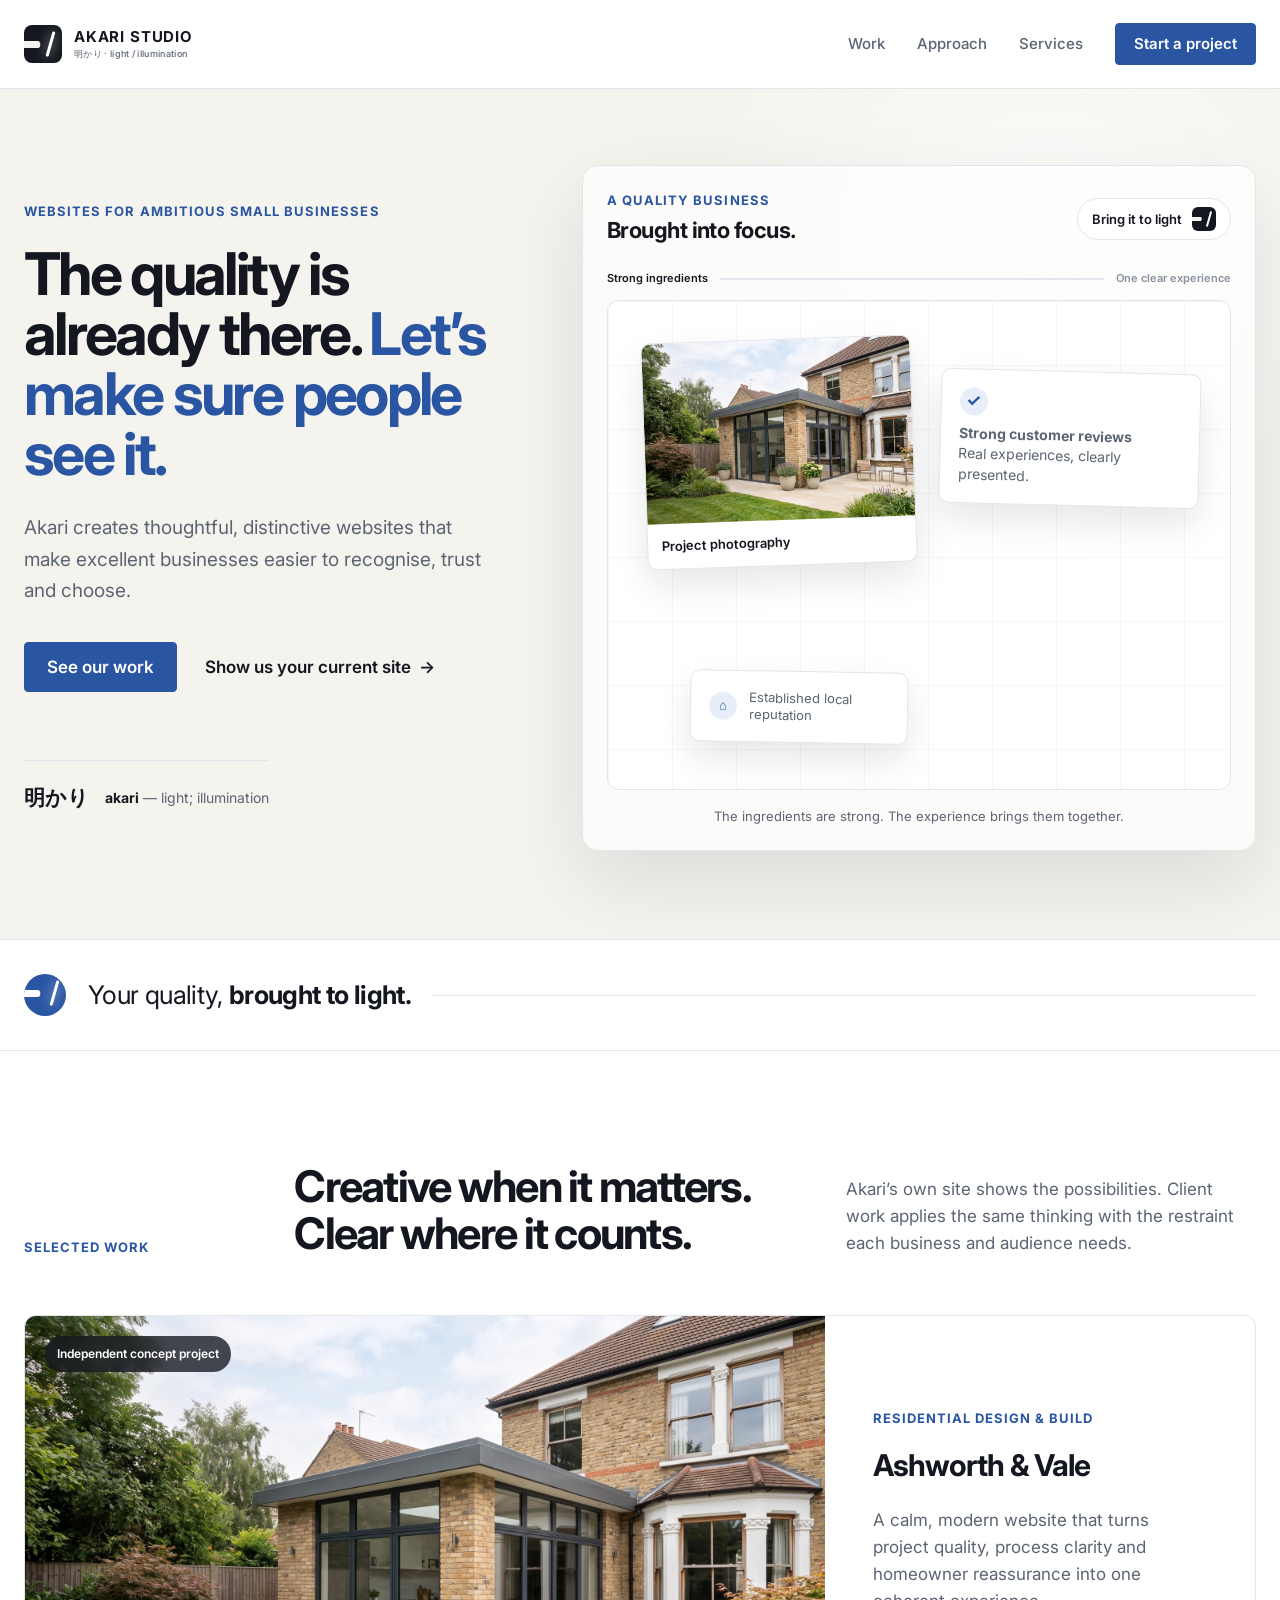
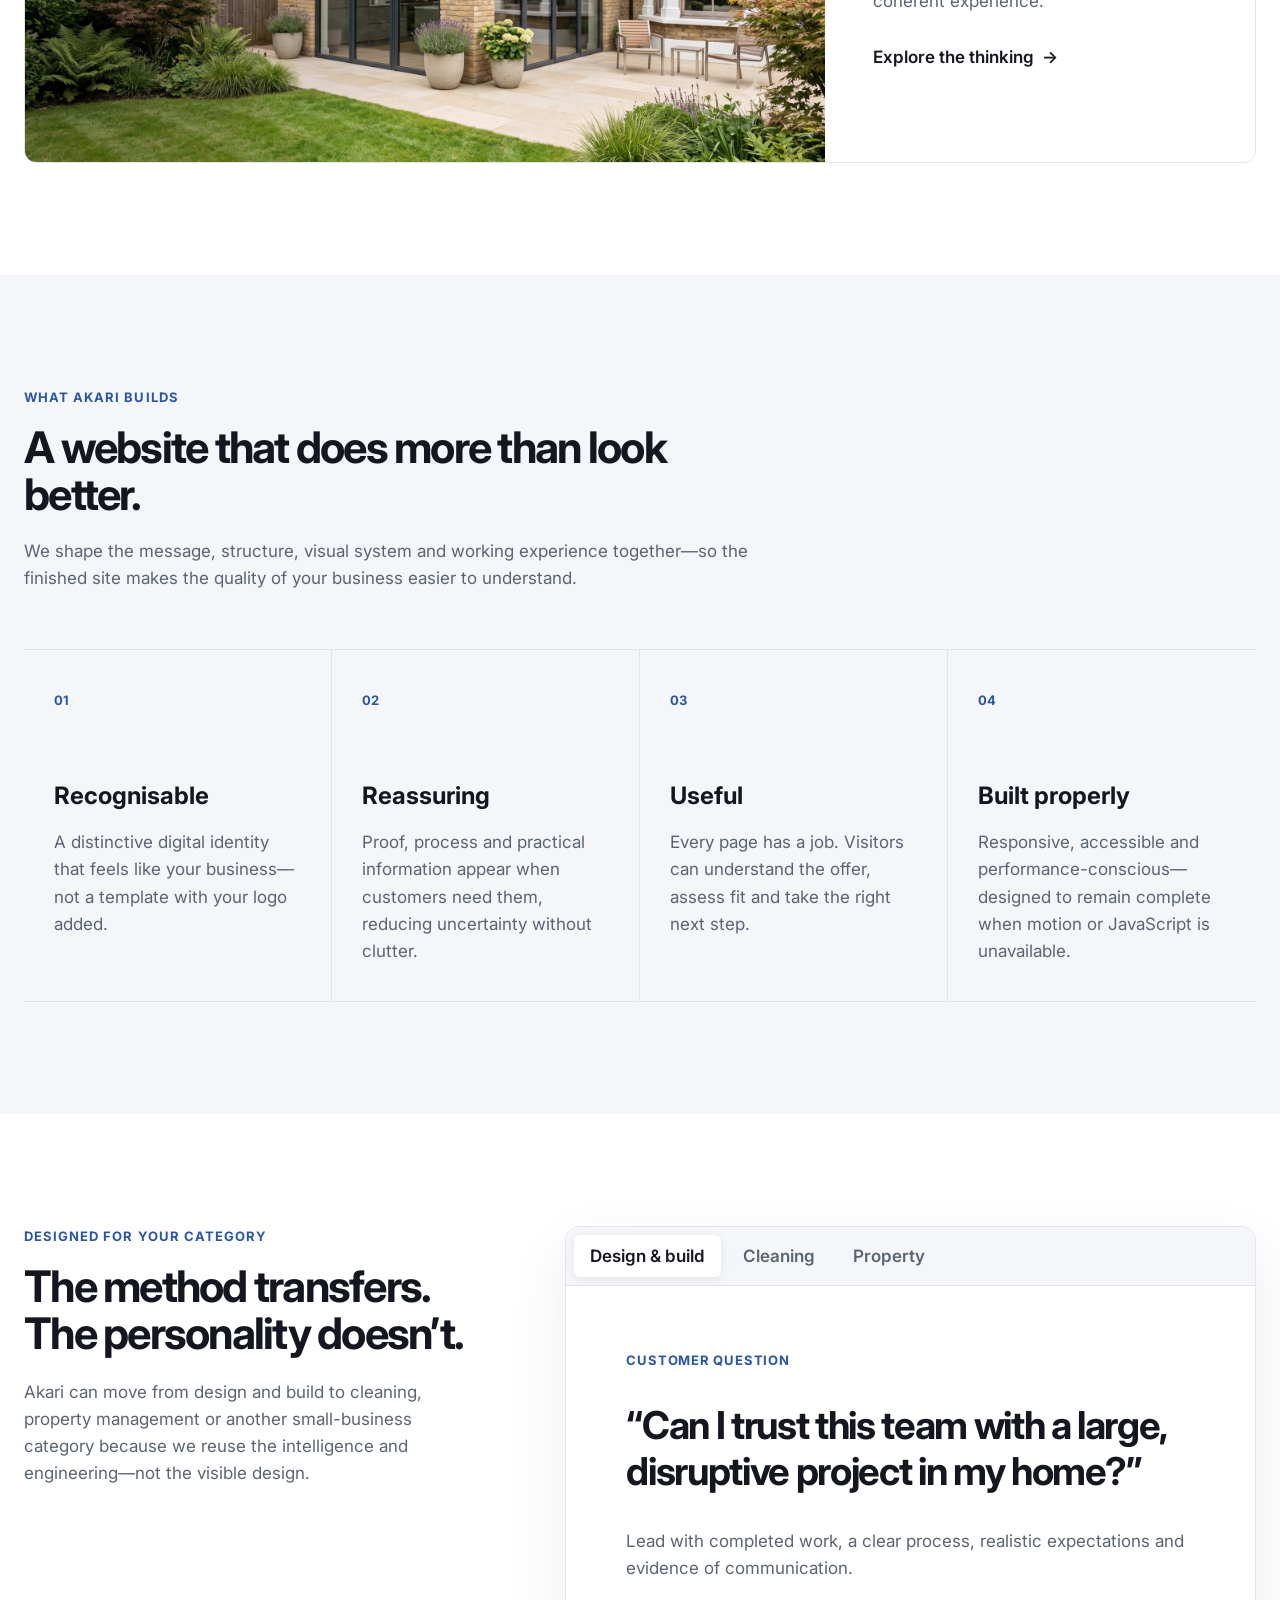
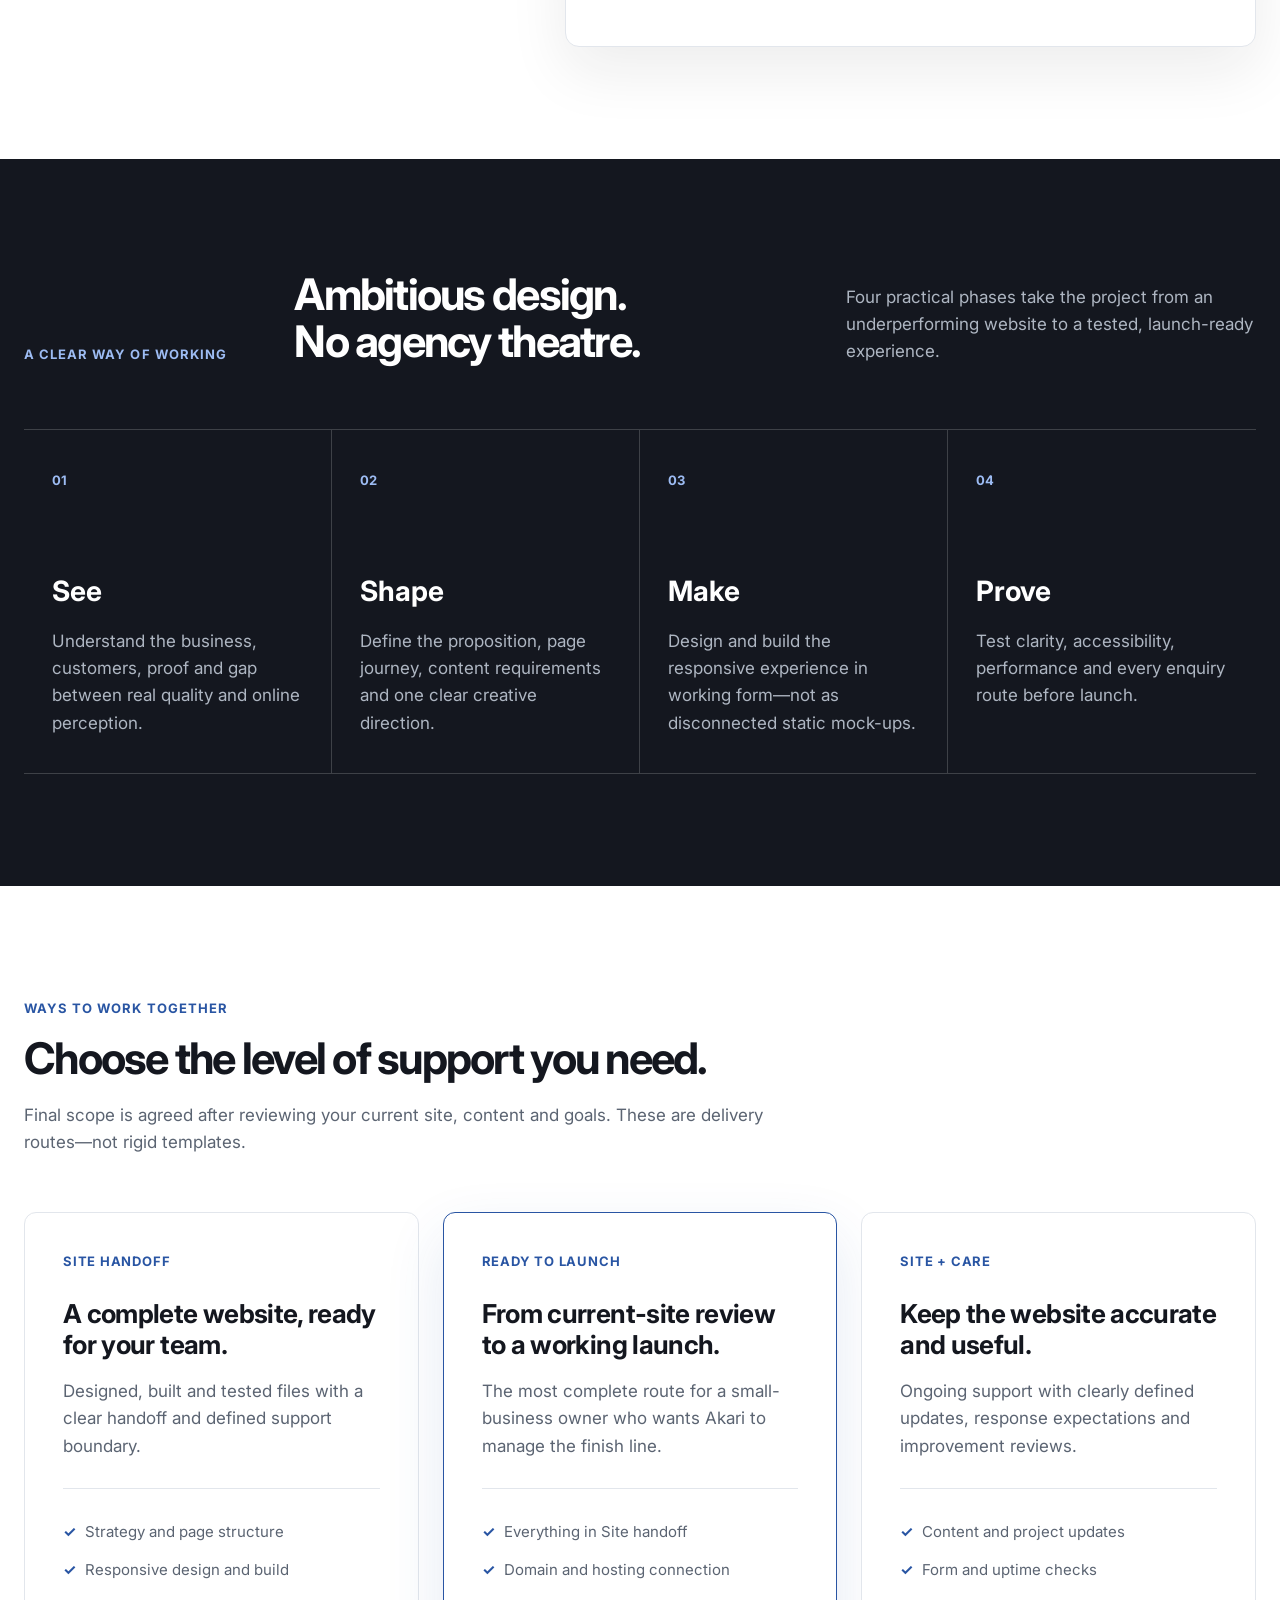
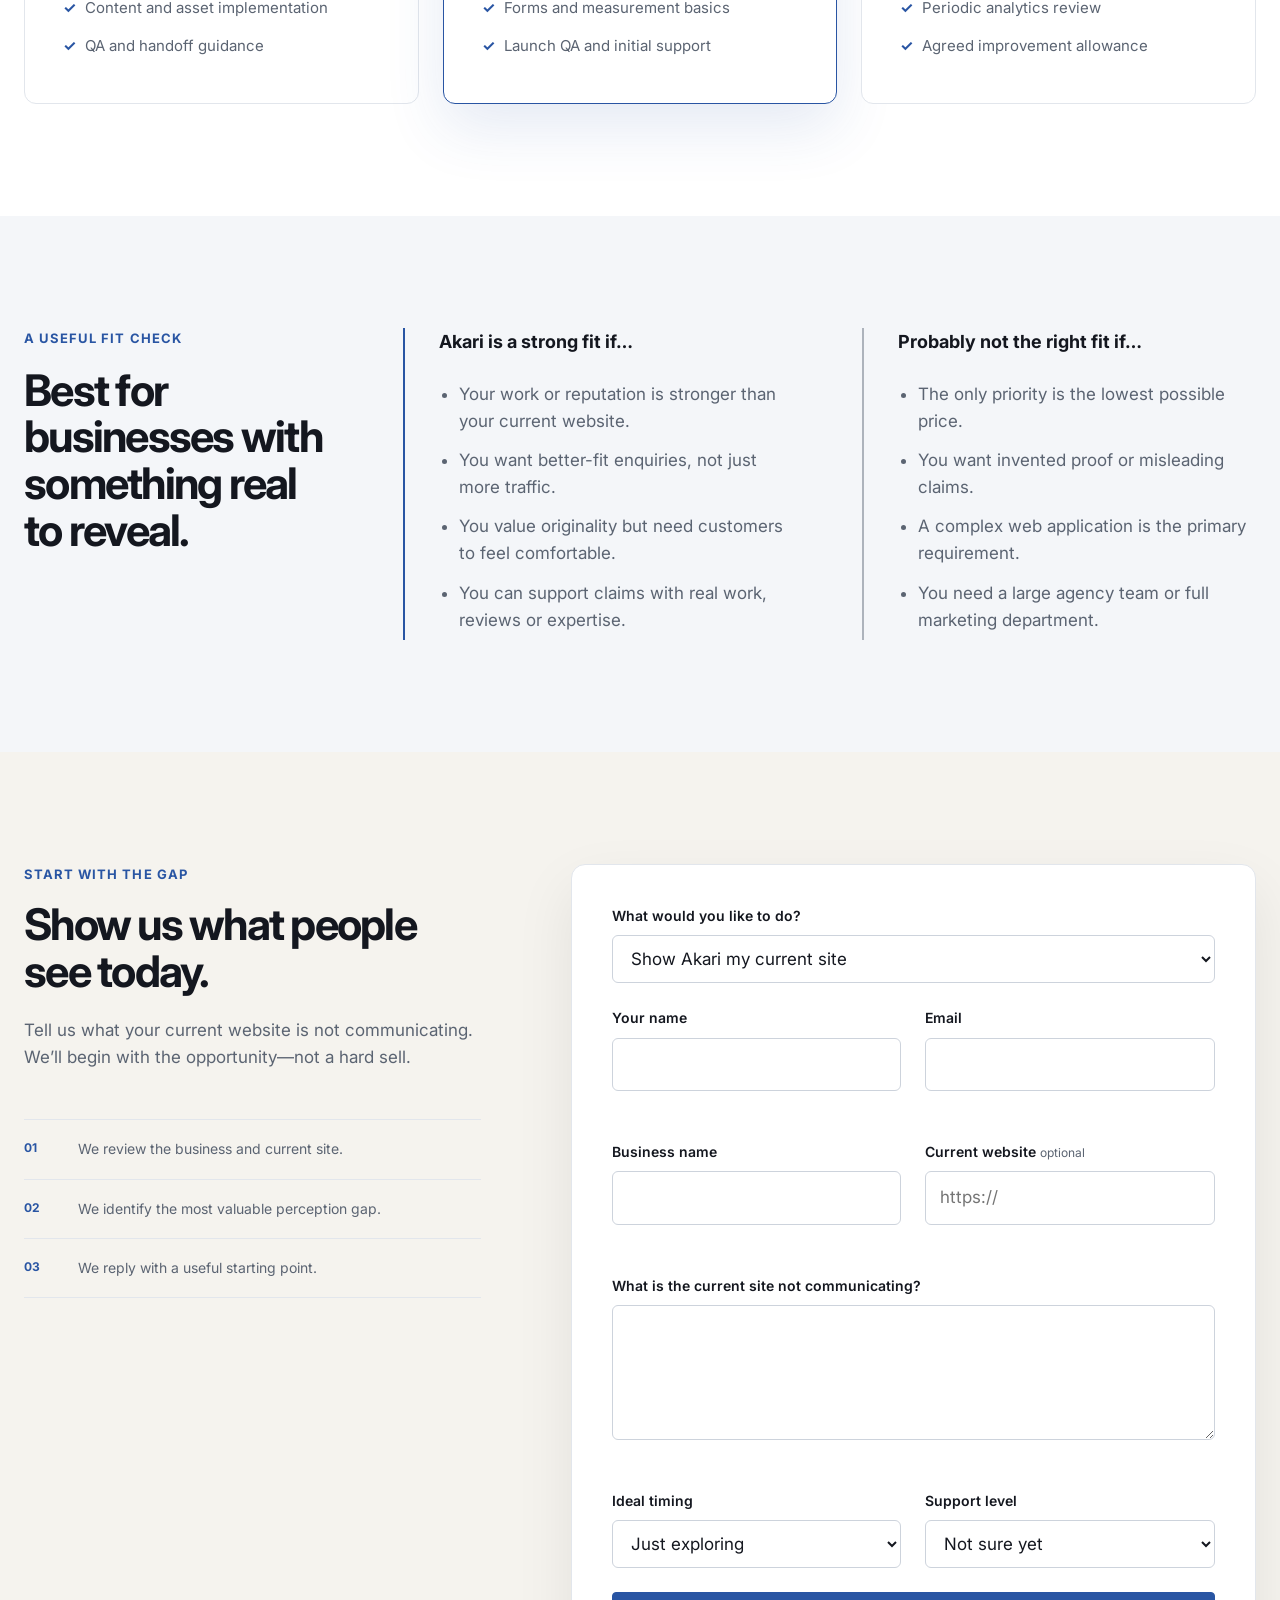
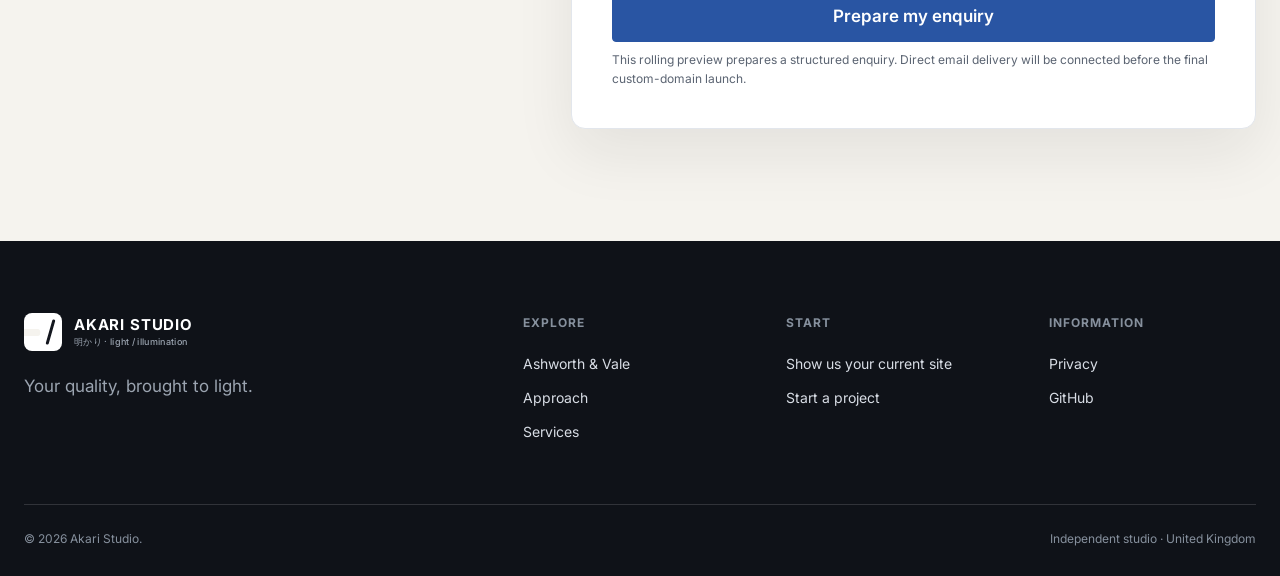
==== index.html @ c794d047 "Build complete Akari Studio preview experience" ====
<!doctype html>
<html class="no-js" lang="en">
  <head>
    <meta charset="utf-8">
    <meta name="viewport" content="width=device-width, initial-scale=1">
    <meta name="description" content="Akari Studio creates distinctive websites that bring the quality of small businesses to light.">
    <meta name="theme-color" content="#F5F3EE">
    <title>Akari Studio — Your quality, brought to light.</title>
    <link rel="preconnect" href="https://fonts.googleapis.com">
    <link rel="preconnect" href="https://fonts.gstatic.com" crossorigin>
    <link href="https://fonts.googleapis.com/css2?family=Inter:wght@400;500;600;700&display=swap" rel="stylesheet">
    <link rel="stylesheet" href="assets/css/styles.css">
    <script src="assets/js/main.js" defer></script>
  </head>
  <body>
    <a class="skip-link" href="#main-content">Skip to main content</a>

    <header class="site-header" data-header>
      <div class="container site-header__inner">
        <a class="brand" href="index.html" aria-label="Akari Studio home" aria-current="page">
          <span class="brand-mark" aria-hidden="true">
            <span class="brand-mark__opening"></span>
            <span class="brand-mark__light"></span>
          </span>
          <span class="brand__lockup">
            <span class="brand__name">Akari Studio</span>
            <span class="brand__meaning"><span lang="ja">明かり</span> · light / illumination</span>
          </span>
        </a>

        <nav class="site-nav" aria-label="Primary navigation">
          <a href="#work">Work</a>
          <a href="#approach">Approach</a>
          <a href="#ways-to-work">Services</a>
          <a class="btn btn--small" href="#contact" data-contact-intent="project">Start a project</a>
        </nav>

        <button class="menu-toggle" type="button" aria-expanded="false" aria-controls="mobile-menu" data-menu-toggle>
          <span class="sr-only">Open navigation</span>
          <span aria-hidden="true"></span>
          <span aria-hidden="true"></span>
        </button>
      </div>

      <nav class="mobile-menu" id="mobile-menu" aria-label="Mobile navigation" data-mobile-menu>
        <div class="container mobile-menu__inner">
          <a href="#work">Work</a>
          <a href="#approach">Approach</a>
          <a href="#ways-to-work">Services</a>
          <a href="#contact" data-contact-intent="review">Show us your current site</a>
          <a class="btn" href="#contact" data-contact-intent="project">Start a project</a>
          <p><span lang="ja">明かり</span> — light / illumination</p>
        </div>
      </nav>
    </header>

    <main id="main-content">
      <section class="hero" aria-labelledby="hero-title">
        <div class="container hero__grid">
          <div class="hero__copy">
            <p class="eyebrow">Websites for ambitious small businesses</p>
            <h1 id="hero-title">The quality is already there. <span>Let’s make sure people see it.</span></h1>
            <p class="hero__intro">Akari creates thoughtful, distinctive websites that make excellent businesses easier to recognise, trust and choose.</p>

            <div class="hero__actions">
              <a class="btn" href="#work">See our work</a>
              <a class="text-link" href="#contact" data-contact-intent="review">Show us your current site <span aria-hidden="true">→</span></a>
            </div>

            <div class="meaning">
              <span class="meaning__word" lang="ja">明かり</span>
              <span><strong>akari</strong> — light; illumination</span>
            </div>
          </div>

          <div class="reveal-demo" data-reveal-demo>
            <div class="reveal-demo__heading">
              <div>
                <p class="eyebrow">A quality business</p>
                <p class="reveal-demo__title">Brought into focus.</p>
              </div>
              <button class="reveal-control" type="button" aria-pressed="false" data-reveal-control>
                <span data-control-label>Bring it to light</span>
                <span class="mini-aperture" aria-hidden="true"><span></span></span>
              </button>
            </div>

            <div class="reveal-state" aria-hidden="true">
              <span class="is-active" data-state-evidence>Strong ingredients</span>
              <span class="reveal-state__line"><i data-state-progress></i></span>
              <span data-state-experience>One clear experience</span>
            </div>

            <div class="reveal-stage" role="group" aria-label="A demonstration showing strong business evidence becoming a clear website">
              <div class="reveal-stage__glow" aria-hidden="true"></div>
              <div class="reveal-stage__beam" aria-hidden="true"></div>

              <article class="business-card business-card--image">
                <img src="assets/images/ashworth-home.jpg" alt="A bright contemporary home extension" width="2000" height="1116" decoding="async">
                <span class="business-card__label">Project photography</span>
              </article>

              <article class="business-card business-card--quote">
                <span class="proof-icon" aria-hidden="true">✓</span>
                <p><strong>Strong customer reviews</strong><br>Real experiences, clearly presented.</p>
              </article>

              <article class="business-card business-card--trust">
                <span class="proof-icon" aria-hidden="true">⌂</span>
                <span>Established local reputation</span>
              </article>

              <article class="website-card" aria-label="A composed website example">
                <div class="website-card__bar">
                  <span>Ashworth <b>&amp;</b> Vale</span>
                  <span class="website-card__menu">Projects&nbsp;&nbsp; Process&nbsp;&nbsp; Enquire</span>
                </div>
                <div class="website-card__image">
                  <img src="assets/images/ashworth-home.jpg" alt="" width="2000" height="1116" decoding="async">
                  <div class="website-card__message">
                    <span>Design &amp; build</span>
                    <strong>Homes made for living.</strong>
                    <small>Surrey &amp; South West London</small>
                  </div>
                </div>
              </article>
            </div>

            <p class="reveal-demo__note" aria-live="polite" data-reveal-status>
              The ingredients are strong. The experience brings them together.
            </p>
            <noscript>
              <p class="reveal-demo__noscript">The completed website view is shown because interactive comparison requires JavaScript.</p>
            </noscript>
          </div>
        </div>
      </section>

      <section class="brand-line" aria-label="Akari Studio proposition">
        <div class="container brand-line__inner">
          <span class="brand-mark brand-mark--small" aria-hidden="true">
            <span class="brand-mark__opening"></span>
            <span class="brand-mark__light"></span>
          </span>
          <p>Your quality, <strong>brought to light.</strong></p>
          <span class="brand-line__rule" aria-hidden="true"></span>
        </div>
      </section>

      <section class="work-preview" id="work" aria-labelledby="work-title">
        <div class="container">
          <div class="section-heading">
            <p class="eyebrow">Selected work</p>
            <h2 id="work-title">Creative when it matters.<br>Clear where it counts.</h2>
            <p>Akari’s own site shows the possibilities. Client work applies the same thinking with the restraint each business and audience needs.</p>
          </div>

          <a class="project-preview" href="case-study.html" aria-label="Explore the Ashworth and Vale concept project">
            <div class="project-preview__image">
              <img src="assets/images/ashworth-home.jpg" alt="Contemporary Ashworth and Vale residential project" width="2000" height="1116" loading="lazy" decoding="async">
              <span>Independent concept project</span>
            </div>
            <div class="project-preview__content">
              <p class="eyebrow">Residential design &amp; build</p>
              <h3>Ashworth &amp; Vale</h3>
              <p>A calm, modern website that turns project quality, process clarity and homeowner reassurance into one coherent experience.</p>
              <span class="text-link">Explore the thinking <span aria-hidden="true">→</span></span>
            </div>
          </a>
        </div>
      </section>

      <section class="offer-section section-alt" aria-labelledby="offer-title">
        <div class="container">
          <div class="section-heading section-heading--stacked">
            <p class="eyebrow">What Akari builds</p>
            <h2 id="offer-title">A website that does more than look better.</h2>
            <p>We shape the message, structure, visual system and working experience together—so the finished site makes the quality of your business easier to understand.</p>
          </div>

          <div class="outcome-grid">
            <article class="outcome-card">
              <span>01</span>
              <h3>Recognisable</h3>
              <p>A distinctive digital identity that feels like your business—not a template with your logo added.</p>
            </article>
            <article class="outcome-card">
              <span>02</span>
              <h3>Reassuring</h3>
              <p>Proof, process and practical information appear when customers need them, reducing uncertainty without clutter.</p>
            </article>
            <article class="outcome-card">
              <span>03</span>
              <h3>Useful</h3>
              <p>Every page has a job. Visitors can understand the offer, assess fit and take the right next step.</p>
            </article>
            <article class="outcome-card">
              <span>04</span>
              <h3>Built properly</h3>
              <p>Responsive, accessible and performance-conscious—designed to remain complete when motion or JavaScript is unavailable.</p>
            </article>
          </div>
        </div>
      </section>

      <section class="transfer-section" aria-labelledby="transfer-title">
        <div class="container transfer-grid">
          <div class="transfer-copy">
            <p class="eyebrow">Designed for your category</p>
            <h2 id="transfer-title">The method transfers.<br>The personality doesn’t.</h2>
            <p>Akari can move from design and build to cleaning, property management or another small-business category because we reuse the intelligence and engineering—not the visible design.</p>
          </div>

          <div class="question-switcher" data-question-switcher>
            <div class="question-switcher__tabs" role="tablist" aria-label="Example industries">
              <button role="tab" aria-selected="true" aria-controls="question-build" id="tab-build" data-question-tab="build">Design &amp; build</button>
              <button role="tab" aria-selected="false" aria-controls="question-cleaning" id="tab-cleaning" data-question-tab="cleaning">Cleaning</button>
              <button role="tab" aria-selected="false" aria-controls="question-property" id="tab-property" data-question-tab="property">Property</button>
            </div>
            <div class="question-panel" role="tabpanel" id="question-build" aria-labelledby="tab-build" data-question-panel="build">
              <span>Customer question</span>
              <strong>“Can I trust this team with a large, disruptive project in my home?”</strong>
              <p>Lead with completed work, a clear process, realistic expectations and evidence of communication.</p>
            </div>
            <div class="question-panel" role="tabpanel" id="question-cleaning" aria-labelledby="tab-cleaning" data-question-panel="cleaning" hidden>
              <span>Customer question</span>
              <strong>“Will they be reliable, thorough and safe to let into my space?”</strong>
              <p>Lead with consistency, vetting, service boundaries, reviews and simple repeat-booking routes.</p>
            </div>
            <div class="question-panel" role="tabpanel" id="question-property" aria-labelledby="tab-property" data-question-panel="property" hidden>
              <span>Customer question</span>
              <strong>“Will they protect my property, communicate clearly and resolve issues quickly?”</strong>
              <p>Lead with response standards, owner visibility, reporting, coverage and operational proof.</p>
            </div>
          </div>
        </div>
      </section>

      <section class="approach-section section-dark" id="approach" aria-labelledby="approach-title">
        <div class="container">
          <div class="section-heading section-heading--dark">
            <p class="eyebrow">A clear way of working</p>
            <h2 id="approach-title">Ambitious design.<br>No agency theatre.</h2>
            <p>Four practical phases take the project from an underperforming website to a tested, launch-ready experience.</p>
          </div>

          <ol class="process-grid">
            <li>
              <span>01</span>
              <h3>See</h3>
              <p>Understand the business, customers, proof and gap between real quality and online perception.</p>
            </li>
            <li>
              <span>02</span>
              <h3>Shape</h3>
              <p>Define the proposition, page journey, content requirements and one clear creative direction.</p>
            </li>
            <li>
              <span>03</span>
              <h3>Make</h3>
              <p>Design and build the responsive experience in working form—not as disconnected static mock-ups.</p>
            </li>
            <li>
              <span>04</span>
              <h3>Prove</h3>
              <p>Test clarity, accessibility, performance and every enquiry route before launch.</p>
            </li>
          </ol>
        </div>
      </section>

      <section class="ways-section" id="ways-to-work" aria-labelledby="ways-title">
        <div class="container">
          <div class="section-heading section-heading--stacked">
            <p class="eyebrow">Ways to work together</p>
            <h2 id="ways-title">Choose the level of support you need.</h2>
            <p>Final scope is agreed after reviewing your current site, content and goals. These are delivery routes—not rigid templates.</p>
          </div>

          <div class="ways-grid">
            <article class="way-card">
              <p class="way-card__label">Site handoff</p>
              <h3>A complete website, ready for your team.</h3>
              <p>Designed, built and tested files with a clear handoff and defined support boundary.</p>
              <ul>
                <li>Strategy and page structure</li>
                <li>Responsive design and build</li>
                <li>Content and asset implementation</li>
                <li>QA and handoff guidance</li>
              </ul>
            </article>
            <article class="way-card way-card--featured">
              <p class="way-card__label">Ready to launch</p>
              <h3>From current-site review to a working launch.</h3>
              <p>The most complete route for a small-business owner who wants Akari to manage the finish line.</p>
              <ul>
                <li>Everything in Site handoff</li>
                <li>Domain and hosting connection</li>
                <li>Forms and measurement basics</li>
                <li>Launch QA and initial support</li>
              </ul>
            </article>
            <article class="way-card">
              <p class="way-card__label">Site + care</p>
              <h3>Keep the website accurate and useful.</h3>
              <p>Ongoing support with clearly defined updates, response expectations and improvement reviews.</p>
              <ul>
                <li>Content and project updates</li>
                <li>Form and uptime checks</li>
                <li>Periodic analytics review</li>
                <li>Agreed improvement allowance</li>
              </ul>
            </article>
          </div>
        </div>
      </section>

      <section class="fit-section section-alt" aria-labelledby="fit-title">
        <div class="container fit-grid">
          <div>
            <p class="eyebrow">A useful fit check</p>
            <h2 id="fit-title">Best for businesses with something real to reveal.</h2>
          </div>
          <div class="fit-list">
            <h3>Akari is a strong fit if…</h3>
            <ul>
              <li>Your work or reputation is stronger than your current website.</li>
              <li>You want better-fit enquiries, not just more traffic.</li>
              <li>You value originality but need customers to feel comfortable.</li>
              <li>You can support claims with real work, reviews or expertise.</li>
            </ul>
          </div>
          <div class="fit-list fit-list--muted">
            <h3>Probably not the right fit if…</h3>
            <ul>
              <li>The only priority is the lowest possible price.</li>
              <li>You want invented proof or misleading claims.</li>
              <li>A complex web application is the primary requirement.</li>
              <li>You need a large agency team or full marketing department.</li>
            </ul>
          </div>
        </div>
      </section>

      <section class="contact-section" id="contact" aria-labelledby="contact-title">
        <div class="container contact-grid">
          <div class="contact-copy">
            <p class="eyebrow">Start with the gap</p>
            <h2 id="contact-title">Show us what people see today.</h2>
            <p>Tell us what your current website is not communicating. We’ll begin with the opportunity—not a hard sell.</p>

            <div class="contact-expectations">
              <div><strong>01</strong><span>We review the business and current site.</span></div>
              <div><strong>02</strong><span>We identify the most valuable perception gap.</span></div>
              <div><strong>03</strong><span>We reply with a useful starting point.</span></div>
            </div>
          </div>

          <form class="project-form" data-project-form novalidate>
            <div class="form-field form-field--full">
              <label for="intent">What would you like to do?</label>
              <select id="intent" name="intent" data-intent-select>
                <option value="review">Show Akari my current site</option>
                <option value="project">Start a website project</option>
              </select>
            </div>

            <div class="form-field">
              <label for="name">Your name</label>
              <input id="name" name="name" autocomplete="name" required>
              <span class="form-error" data-error-for="name"></span>
            </div>
            <div class="form-field">
              <label for="email">Email</label>
              <input id="email" name="email" type="email" autocomplete="email" required>
              <span class="form-error" data-error-for="email"></span>
            </div>
            <div class="form-field">
              <label for="business">Business name</label>
              <input id="business" name="business" autocomplete="organization" required>
              <span class="form-error" data-error-for="business"></span>
            </div>
            <div class="form-field">
              <label for="website">Current website <span>optional</span></label>
              <input id="website" name="website" type="url" inputmode="url" autocomplete="url" placeholder="https://">
              <span class="form-error" data-error-for="website"></span>
            </div>
            <div class="form-field form-field--full">
              <label for="gap">What is the current site not communicating?</label>
              <textarea id="gap" name="gap" rows="4" required></textarea>
              <span class="form-error" data-error-for="gap"></span>
            </div>
            <div class="form-field">
              <label for="timing">Ideal timing</label>
              <select id="timing" name="timing">
                <option value="Exploring">Just exploring</option>
                <option value="1–2 months">Within 1–2 months</option>
                <option value="3–6 months">Within 3–6 months</option>
                <option value="No fixed date">No fixed date</option>
              </select>
            </div>
            <div class="form-field">
              <label for="support">Support level</label>
              <select id="support" name="support">
                <option value="Not sure">Not sure yet</option>
                <option value="Site handoff">Site handoff</option>
                <option value="Ready to launch">Ready to launch</option>
                <option value="Site + care">Site + care</option>
              </select>
            </div>

            <div class="form-field form-field--full">
              <button class="btn form-submit" type="submit">Prepare my enquiry</button>
              <p class="form-note">This rolling preview prepares a structured enquiry. Direct email delivery will be connected before the final custom-domain launch.</p>
            </div>

            <div class="form-result" tabindex="-1" data-form-result hidden>
              <h3>Your enquiry is ready.</h3>
              <p>Copy the summary below. Direct delivery is the final external connection still required before launch.</p>
              <pre data-form-summary></pre>
              <button class="btn btn--secondary" type="button" data-copy-summary>Copy enquiry</button>
              <span class="copy-status" aria-live="polite" data-copy-status></span>
            </div>
          </form>
        </div>
      </section>
    </main>

    <footer class="site-footer">
      <div class="container site-footer__grid">
        <div>
          <a class="brand brand--footer" href="index.html" aria-label="Akari Studio home">
            <span class="brand-mark" aria-hidden="true"><span class="brand-mark__opening"></span><span class="brand-mark__light"></span></span>
            <span class="brand__lockup"><span class="brand__name">Akari Studio</span><span class="brand__meaning"><span lang="ja">明かり</span> · light / illumination</span></span>
          </a>
          <p>Your quality, brought to light.</p>
        </div>
        <div>
          <p class="footer-label">Explore</p>
          <a href="case-study.html">Ashworth &amp; Vale</a>
          <a href="#approach">Approach</a>
          <a href="#ways-to-work">Services</a>
        </div>
        <div>
          <p class="footer-label">Start</p>
          <a href="#contact" data-contact-intent="review">Show us your current site</a>
          <a href="#contact" data-contact-intent="project">Start a project</a>
        </div>
        <div>
          <p class="footer-label">Information</p>
          <a href="privacy.html">Privacy</a>
          <a href="https://github.com/Renzo-McG/AkariStudio">GitHub</a>
        </div>
      </div>
      <div class="container site-footer__bottom">
        <span>© 2026 Akari Studio.</span>
        <span>Independent studio · United Kingdom</span>
      </div>
    </footer>
  </body>
</html>
---- assets/css/styles.css ----
:root {
  --color-bg: #ffffff;
  --color-bg-alt: #f4f6f9;
  --color-bg-warm: #f5f3ee;
  --color-ink: #14171f;
  --color-muted: #5b6472;
  --color-accent: #2955a3;
  --color-accent-hover: #1f4380;
  --color-border: #e2e6ec;
  --color-light: #dceaff;
  --max-width: 1240px;
  --ease: cubic-bezier(0.4, 0, 0.2, 1);
  --duration-fast: 150ms;
  --duration-base: 250ms;
  --duration-slow: 600ms;
  --duration-signature: 950ms;
}

*,
*::before,
*::after {
  box-sizing: border-box;
}

html {
  scroll-behavior: smooth;
  scroll-padding-top: 96px;
}

body,
h1,
h2,
h3,
p {
  margin: 0;
}

body {
  background: var(--color-bg);
  color: var(--color-ink);
  font-family: "Inter", -apple-system, BlinkMacSystemFont, "Segoe UI", sans-serif;
  font-size: 17px;
  line-height: 1.6;
  -webkit-font-smoothing: antialiased;
}

a {
  color: inherit;
}

button {
  font: inherit;
}

a:focus-visible,
button:focus-visible,
input:focus-visible,
select:focus-visible,
textarea:focus-visible {
  outline: 3px solid rgb(41 85 163 / 30%);
  outline-offset: 3px;
}

img {
  display: block;
  max-width: 100%;
}

.container {
  width: min(100% - 48px, var(--max-width));
  margin-inline: auto;
}

.sr-only {
  position: absolute;
  width: 1px;
  height: 1px;
  padding: 0;
  overflow: hidden;
  clip: rect(0, 0, 0, 0);
  white-space: nowrap;
  border: 0;
}

.skip-link {
  position: fixed;
  z-index: 100;
  left: 16px;
  top: 12px;
  padding: 10px 14px;
  border-radius: 4px;
  background: var(--color-ink);
  color: #fff;
  font-weight: 600;
  text-decoration: none;
  transform: translateY(-160%);
  transition: transform var(--duration-fast) var(--ease);
}

.skip-link:focus {
  transform: translateY(0);
}

.site-header {
  position: sticky;
  top: 0;
  z-index: 20;
  border-bottom: 1px solid var(--color-border);
  background: rgb(255 255 255 / 92%);
  backdrop-filter: blur(14px);
}

.site-header.is-scrolled {
  box-shadow: 0 8px 28px rgb(20 23 31 / 8%);
}

.site-header__inner {
  display: flex;
  min-height: 88px;
  align-items: center;
  justify-content: space-between;
}

.brand {
  display: flex;
  align-items: center;
  gap: 12px;
  color: var(--color-ink);
  text-decoration: none;
}

.brand-mark {
  position: relative;
  display: block;
  width: 38px;
  height: 38px;
  overflow: hidden;
  border-radius: 8px;
  flex: 0 0 auto;
  background: var(--color-ink);
}

.brand-mark__opening {
  position: absolute;
  width: 24px;
  height: 7px;
  left: -1px;
  top: 16px;
  border-radius: 0 999px 999px 0;
  background: var(--color-bg-warm);
  transform: scaleX(0.72);
  transform-origin: left;
  transition: transform 600ms var(--ease);
}

.brand-mark__light {
  position: absolute;
  width: 3px;
  height: 26px;
  right: 10px;
  top: 6px;
  border-radius: 999px;
  background: #fff;
  box-shadow: 0 0 12px rgb(255 255 255 / 72%);
  transform: rotate(16deg);
}

.brand:hover .brand-mark__opening {
  transform: scaleX(1);
}

body.is-illuminated .brand-mark__opening {
  transform: scaleX(1);
}

body.is-illuminated .brand-mark__light {
  animation: identity-light 850ms var(--ease) both;
}

@keyframes identity-light {
  0% {
    opacity: 0.55;
    transform: translateX(-5px) rotate(16deg);
  }
  55% {
    opacity: 1;
    box-shadow: 0 0 20px rgb(255 255 255 / 95%);
  }
  100% {
    opacity: 1;
    transform: translateX(0) rotate(16deg);
  }
}

.brand__lockup {
  display: grid;
  gap: 1px;
}

.brand__name {
  position: relative;
  width: fit-content;
  font-size: 15px;
  font-weight: 700;
  letter-spacing: 0.055em;
  line-height: 1.25;
  text-transform: uppercase;
}

.brand__name::after {
  position: absolute;
  width: 42%;
  height: 2px;
  left: 0;
  bottom: -3px;
  border-radius: 999px;
  background: var(--color-accent);
  content: "";
  transform: scaleX(0);
  transform-origin: left;
  transition: transform 600ms var(--ease);
}

.brand:hover .brand__name::after {
  transform: scaleX(1);
}

.brand__meaning {
  color: var(--color-muted);
  font-size: 9px;
  font-weight: 500;
  letter-spacing: 0.035em;
  line-height: 1.4;
}

.brand__meaning [lang="ja"] {
  font-family: "Hiragino Kaku Gothic ProN", "Yu Gothic", sans-serif;
}

.site-nav {
  display: flex;
  align-items: center;
  gap: 32px;
}

.site-nav > a:not(.btn) {
  color: var(--color-muted);
  font-size: 15px;
  font-weight: 500;
  text-decoration: none;
  transition: color 180ms var(--ease);
}

.site-nav > a:not(.btn):hover {
  color: var(--color-ink);
}

.site-nav a[aria-current="page"]:not(.btn) {
  color: var(--color-ink);
}

.menu-toggle,
.mobile-menu {
  display: none;
}

.btn {
  display: inline-flex;
  min-height: 50px;
  align-items: center;
  justify-content: center;
  padding: 0 22px;
  border: 1px solid var(--color-accent);
  border-radius: 4px;
  background: var(--color-accent);
  color: #fff;
  font-weight: 600;
  text-decoration: none;
  transition: background 180ms var(--ease), border-color 180ms var(--ease), transform 180ms var(--ease);
}

.btn:hover {
  border-color: var(--color-accent-hover);
  background: var(--color-accent-hover);
  transform: translateY(-2px);
}

.btn--small {
  min-height: 42px;
  padding-inline: 18px;
  font-size: 15px;
}

.text-link {
  display: inline-flex;
  align-items: center;
  gap: 8px;
  color: var(--color-ink);
  font-weight: 600;
  text-decoration: none;
}

.text-link span {
  transition: transform 180ms var(--ease);
}

.text-link:hover span {
  transform: translateX(4px);
}

.hero {
  overflow: hidden;
  padding-block: 76px 88px;
  background:
    radial-gradient(circle at 82% 18%, rgb(255 255 255 / 72%), transparent 28%),
    var(--color-bg-warm);
}

.hero__grid {
  display: grid;
  grid-template-columns: minmax(0, 0.82fr) minmax(570px, 1.18fr);
  gap: clamp(52px, 7vw, 112px);
  align-items: center;
}

.eyebrow {
  color: var(--color-accent);
  font-size: 13px;
  font-weight: 700;
  letter-spacing: 0.08em;
  text-transform: uppercase;
}

h1 {
  max-width: 720px;
  margin-top: 22px;
  font-size: clamp(46px, 4.6vw, 72px);
  font-weight: 700;
  letter-spacing: -0.045em;
  line-height: 1.02;
}

h1 span {
  color: var(--color-accent);
}

.hero__intro {
  max-width: 620px;
  margin-top: 28px;
  color: var(--color-muted);
  font-size: 19px;
  line-height: 1.65;
}

.hero__actions {
  display: flex;
  margin-top: 36px;
  align-items: center;
  gap: 28px;
}

.meaning {
  display: flex;
  width: fit-content;
  margin-top: 68px;
  padding-top: 20px;
  border-top: 1px solid var(--color-border);
  align-items: center;
  gap: 16px;
  color: var(--color-muted);
  font-size: 14px;
}

.meaning__word {
  color: var(--color-ink);
  font-family: "Hiragino Kaku Gothic ProN", "Yu Gothic", sans-serif;
  font-size: 21px;
  font-weight: 600;
}

.meaning strong {
  color: var(--color-ink);
}

.reveal-demo {
  padding: 24px;
  border: 1px solid var(--color-border);
  border-radius: 16px;
  background: rgb(255 255 255 / 72%);
  box-shadow: 0 30px 80px rgb(20 23 31 / 10%);
}

.reveal-demo__heading {
  display: flex;
  align-items: center;
  justify-content: space-between;
  gap: 20px;
}

.reveal-demo__title {
  margin-top: 2px;
  font-size: 22px;
  font-weight: 700;
  letter-spacing: -0.025em;
}

.reveal-control {
  display: inline-flex;
  min-height: 42px;
  padding: 0 14px;
  border: 1px solid var(--color-border);
  border-radius: 999px;
  align-items: center;
  gap: 10px;
  background: #fff;
  color: var(--color-ink);
  cursor: pointer;
  font-size: 13px;
  font-weight: 600;
  transition: border-color 180ms var(--ease), box-shadow 180ms var(--ease);
}

.reveal-control:hover,
.reveal-control:focus-visible {
  border-color: #a9bee3;
  box-shadow: 0 0 0 4px rgb(41 85 163 / 10%);
}

.reveal-control__icon {
  color: var(--color-accent);
}

.mini-aperture {
  position: relative;
  display: block;
  width: 24px;
  height: 24px;
  overflow: hidden;
  border-radius: 6px;
  background: var(--color-ink);
}

.mini-aperture::before {
  position: absolute;
  width: 14px;
  height: 4px;
  left: 0;
  top: 10px;
  border-radius: 0 999px 999px 0;
  background: var(--color-bg-warm);
  content: "";
  transform: scaleX(0.7);
  transform-origin: left;
  transition: transform 600ms var(--ease);
}

.mini-aperture span {
  position: absolute;
  width: 2px;
  height: 16px;
  right: 6px;
  top: 4px;
  border-radius: 999px;
  background: #fff;
  transform: rotate(16deg);
}

.reveal-control[aria-pressed="true"] .mini-aperture::before {
  transform: scaleX(1);
}

.reveal-state {
  display: grid;
  margin-top: 22px;
  grid-template-columns: auto minmax(60px, 1fr) auto;
  align-items: center;
  gap: 12px;
  color: #89919d;
  font-size: 11px;
  font-weight: 600;
}

.reveal-state > span:not(.reveal-state__line) {
  transition: color 350ms var(--ease);
}

.reveal-state > span.is-active {
  color: var(--color-ink);
}

.reveal-state__line {
  position: relative;
  height: 2px;
  overflow: hidden;
  border-radius: 999px;
  background: var(--color-border);
}

.reveal-state__line i {
  position: absolute;
  width: 100%;
  height: 100%;
  inset: 0;
  border-radius: inherit;
  background: var(--color-accent);
  transform: scaleX(0);
  transform-origin: left;
  transition: transform 850ms var(--ease);
}

.reveal-stage {
  position: relative;
  min-height: 490px;
  margin-top: 12px;
  overflow: hidden;
  border: 1px solid var(--color-border);
  border-radius: 12px;
  background: #fff;
  isolation: isolate;
}

.reveal-stage::before {
  position: absolute;
  inset: 0;
  z-index: -2;
  background-image: linear-gradient(var(--color-border) 1px, transparent 1px), linear-gradient(90deg, var(--color-border) 1px, transparent 1px);
  background-size: 64px 64px;
  content: "";
  opacity: 0.35;
  transition: opacity 700ms var(--ease);
}

.reveal-stage__glow {
  position: absolute;
  z-index: -1;
  width: 380px;
  height: 380px;
  border-radius: 50%;
  background: radial-gradient(circle, rgb(125 169 239 / 42%) 0%, rgb(220 234 255 / 20%) 44%, transparent 72%);
  filter: blur(12px);
  opacity: 0;
  right: -100px;
  top: -120px;
  transform: scale(0.7);
  transition: opacity 800ms var(--ease), transform 900ms var(--ease);
}

.reveal-stage__beam {
  position: absolute;
  z-index: 4;
  width: 32%;
  height: 150%;
  left: -48%;
  top: -25%;
  background: linear-gradient(90deg, transparent, rgb(255 255 255 / 76%), rgb(201 221 255 / 28%), transparent);
  filter: blur(5px);
  opacity: 0;
  pointer-events: none;
  transform: skewX(-12deg);
}

.business-card {
  position: absolute;
  overflow: hidden;
  border: 1px solid var(--color-border);
  border-radius: 10px;
  background: #fff;
  box-shadow: 0 16px 35px rgb(20 23 31 / 10%);
  transition: opacity 500ms var(--ease), transform 800ms var(--ease), filter 500ms var(--ease);
}

.business-card--image {
  width: 270px;
  left: 36px;
  top: 38px;
  transform: rotate(-2deg);
}

.business-card--image img {
  width: 100%;
  height: 180px;
  object-fit: cover;
}

.business-card__label {
  display: block;
  padding: 12px 14px;
  font-size: 13px;
  font-weight: 600;
}

.business-card--quote {
  width: 260px;
  padding: 18px;
  right: 30px;
  top: 70px;
  transform: rotate(1.5deg);
}

.business-card--quote p {
  margin-top: 8px;
  color: var(--color-muted);
  font-size: 14px;
  line-height: 1.45;
}

.proof-icon {
  display: grid;
  width: 28px;
  height: 28px;
  border-radius: 50%;
  place-items: center;
  background: #e8eef9;
  color: var(--color-accent);
  font-weight: 700;
}

.business-card--trust {
  display: flex;
  width: 218px;
  padding: 18px;
  left: 82px;
  bottom: 46px;
  align-items: center;
  gap: 12px;
  color: var(--color-muted);
  font-size: 13px;
  line-height: 1.3;
  transform: rotate(1deg);
}

.business-card--trust .proof-icon {
  flex: 0 0 auto;
}

.website-card {
  position: absolute;
  inset: 34px;
  z-index: 2;
  overflow: hidden;
  border: 1px solid #cdd5e2;
  border-radius: 10px;
  background: #fff;
  box-shadow: 0 30px 60px rgb(20 23 31 / 18%);
  opacity: 0;
  transform: translateY(24px) scale(0.94);
  transition: opacity 550ms var(--ease) 160ms, transform 850ms var(--ease) 120ms;
}

.website-card__bar {
  display: flex;
  height: 58px;
  padding: 0 20px;
  align-items: center;
  justify-content: space-between;
  font-size: 13px;
  font-weight: 700;
}

.website-card__bar b {
  color: var(--color-accent);
}

.website-card__menu {
  color: var(--color-muted);
  font-size: 10px;
  font-weight: 500;
}

.website-card__image {
  position: relative;
  height: calc(100% - 58px);
}

.website-card__image::after {
  position: absolute;
  inset: 0;
  background: linear-gradient(90deg, rgb(14 18 26 / 76%), rgb(14 18 26 / 8%));
  content: "";
}

.website-card__image img {
  width: 100%;
  height: 100%;
  object-fit: cover;
}

.website-card__message {
  position: absolute;
  z-index: 1;
  left: 32px;
  top: 50%;
  max-width: 310px;
  color: #fff;
  transform: translateY(-50%);
}

.website-card__message span,
.website-card__message small {
  display: block;
  font-size: 11px;
}

.website-card__message strong {
  display: block;
  margin-block: 10px 16px;
  font-size: 30px;
  letter-spacing: -0.035em;
  line-height: 1.05;
}

.reveal-demo__note {
  margin-top: 16px;
  color: var(--color-muted);
  font-size: 13px;
  text-align: center;
}

.reveal-demo.is-composed .business-card {
  filter: blur(5px);
  opacity: 0;
}

.reveal-demo.is-composed .business-card--image {
  transform: translate(-30px, -16px) rotate(-5deg) scale(0.9);
}

.reveal-demo.is-composed .business-card--quote {
  transform: translate(32px, -16px) rotate(4deg) scale(0.9);
}

.reveal-demo.is-composed .business-card--trust {
  transform: translate(-24px, 24px) rotate(3deg) scale(0.9);
}

.reveal-demo.is-composed .website-card {
  opacity: 1;
  transform: translateY(0) scale(1);
}

.reveal-demo.is-composed .reveal-stage::before {
  opacity: 0;
}

.reveal-demo.is-composed .reveal-stage__glow {
  opacity: 1;
  transform: scale(1);
}

.reveal-demo.is-composed .reveal-stage__beam {
  animation: illuminate-stage 950ms var(--ease) both;
}

.reveal-demo.is-composed .reveal-state__line i {
  transform: scaleX(1);
}

@keyframes illuminate-stage {
  0% {
    left: -48%;
    opacity: 0;
  }
  18% {
    opacity: 0.85;
  }
  82% {
    opacity: 0.65;
  }
  100% {
    left: 118%;
    opacity: 0;
  }
}

.reveal-demo__noscript {
  margin-top: 12px;
  color: var(--color-muted);
  font-size: 12px;
  text-align: center;
}

.no-js .reveal-control,
.no-js .reveal-state {
  display: none;
}

.no-js .business-card {
  display: none;
}

.no-js .website-card {
  opacity: 1;
  transform: none;
}

.no-js [data-question-panel][hidden],
.no-js [data-evidence-panel][hidden] {
  display: grid !important;
}

.no-js .question-switcher__tabs,
.no-js .evidence-tabs {
  display: none;
}

.no-js .question-panel + .question-panel,
.no-js .evidence-panel + .evidence-panel {
  border-top: 1px solid var(--color-border);
}

.brand-line {
  padding-block: 34px;
  border-block: 1px solid var(--color-border);
  background: #fff;
}

.brand-line__inner {
  display: flex;
  align-items: center;
  gap: 22px;
}

.brand-line__mark {
  display: grid;
  width: 42px;
  height: 42px;
  border-radius: 50%;
  place-items: center;
  background: var(--color-accent);
  color: #fff;
  font-family: "Hiragino Kaku Gothic ProN", "Yu Gothic", sans-serif;
  font-weight: 600;
}

.brand-mark--small {
  width: 42px;
  height: 42px;
  border-radius: 50%;
  background: var(--color-accent);
}

.brand-mark--small .brand-mark__opening {
  background: #fff;
}

.brand-line p {
  font-size: clamp(20px, 2vw, 28px);
  letter-spacing: -0.025em;
}

.brand-line__rule {
  height: 1px;
  flex: 1;
  background: var(--color-border);
}

.work-preview {
  padding-block: 112px;
}

.section-heading {
  display: grid;
  grid-template-columns: 0.45fr 1fr 0.8fr;
  gap: 40px;
  align-items: end;
}

h2 {
  font-size: clamp(32px, 3.4vw, 48px);
  letter-spacing: -0.04em;
  line-height: 1.08;
}

.section-heading > p:last-child {
  color: var(--color-muted);
}

.project-preview {
  display: grid;
  margin-top: 58px;
  overflow: hidden;
  border: 1px solid var(--color-border);
  border-radius: 12px;
  grid-template-columns: 1.3fr 0.7fr;
  background: #fff;
  color: inherit;
  text-decoration: none;
  transition: box-shadow 250ms var(--ease), transform 250ms var(--ease);
}

.project-preview:hover {
  box-shadow: 0 28px 70px rgb(20 23 31 / 12%);
  transform: translateY(-4px);
}

.project-preview__image {
  position: relative;
  min-height: 410px;
}

.project-preview__image img {
  width: 100%;
  height: 100%;
  object-fit: cover;
}

.project-preview__image > span {
  position: absolute;
  left: 20px;
  top: 20px;
  padding: 8px 12px;
  border-radius: 999px;
  background: rgb(20 23 31 / 78%);
  color: #fff;
  font-size: 12px;
  font-weight: 600;
  backdrop-filter: blur(8px);
}

.project-preview__content {
  display: flex;
  padding: 48px;
  flex-direction: column;
  justify-content: center;
}

.project-preview__content h3 {
  margin-top: 12px;
  font-size: 30px;
  letter-spacing: -0.035em;
}

.project-preview__content > p:not(.eyebrow) {
  margin-block: 18px 28px;
  color: var(--color-muted);
}

/* ---------- Complete homepage ---------- */
.section-alt {
  background: var(--color-bg-alt);
}

.section-dark {
  background: var(--color-ink);
  color: #fff;
}

.section-heading--stacked {
  display: block;
  max-width: 760px;
}

.section-heading--stacked h2 {
  margin-top: 16px;
}

.section-heading--stacked > p:last-child {
  margin-top: 20px;
}

.offer-section,
.transfer-section,
.approach-section,
.ways-section,
.fit-section,
.contact-section,
.decision-journey,
.evidence-section,
.decisive-moves,
.transformation-section,
.restraint-section,
.case-resolution,
.legal-content {
  padding-block: 112px;
}

.outcome-grid {
  display: grid;
  margin-top: 56px;
  grid-template-columns: repeat(4, 1fr);
  border-block: 1px solid var(--color-border);
}

.outcome-card {
  min-height: 310px;
  padding: 36px 30px;
  border-right: 1px solid var(--color-border);
}

.outcome-card:last-child {
  border-right: 0;
}

.outcome-card > span,
.move-grid article > span {
  color: var(--color-accent);
  font-size: 13px;
  font-weight: 700;
}

.outcome-card h3 {
  margin-top: 64px;
  font-size: 24px;
}

.outcome-card p {
  margin-top: 14px;
  color: var(--color-muted);
}

.transfer-grid {
  display: grid;
  grid-template-columns: 0.78fr 1.22fr;
  gap: 100px;
  align-items: start;
}

.transfer-copy {
  position: sticky;
  top: 140px;
}

.transfer-copy h2 {
  margin-top: 16px;
}

.transfer-copy > p:last-child {
  margin-top: 22px;
  color: var(--color-muted);
}

.question-switcher {
  overflow: hidden;
  border: 1px solid var(--color-border);
  border-radius: 14px;
  background: #fff;
  box-shadow: 0 24px 60px rgb(20 23 31 / 8%);
}

.question-switcher__tabs,
.evidence-tabs {
  display: flex;
  padding: 8px;
  gap: 6px;
  border-bottom: 1px solid var(--color-border);
  background: var(--color-bg-alt);
}

.question-switcher__tabs button,
.evidence-tabs button {
  min-height: 42px;
  padding: 0 16px;
  border: 0;
  border-radius: 6px;
  background: transparent;
  color: var(--color-muted);
  cursor: pointer;
  font-weight: 600;
}

.question-switcher__tabs button[aria-selected="true"],
.evidence-tabs button[aria-selected="true"] {
  background: #fff;
  color: var(--color-ink);
  box-shadow: 0 2px 10px rgb(20 23 31 / 8%);
}

.question-panel {
  min-height: 360px;
  padding: 60px;
}

.question-panel > span,
.evidence-panel__content > span {
  color: var(--color-accent);
  font-size: 13px;
  font-weight: 700;
  letter-spacing: 0.06em;
  text-transform: uppercase;
}

.question-panel strong {
  display: block;
  max-width: 620px;
  margin-top: 30px;
  font-size: clamp(28px, 3vw, 42px);
  letter-spacing: -0.035em;
  line-height: 1.18;
}

.question-panel p {
  max-width: 580px;
  margin-top: 34px;
  color: var(--color-muted);
}

.section-heading--dark .eyebrow {
  color: #9dbcf3;
}

.section-heading--dark > p:last-child {
  color: #aeb6c2;
}

.process-grid {
  display: grid;
  margin: 64px 0 0;
  padding: 0;
  grid-template-columns: repeat(4, 1fr);
  list-style: none;
  border-block: 1px solid rgb(255 255 255 / 18%);
}

.process-grid li {
  min-height: 330px;
  padding: 36px 28px;
  border-right: 1px solid rgb(255 255 255 / 18%);
}

.process-grid li:last-child {
  border-right: 0;
}

.process-grid li > span {
  color: #9dbcf3;
  font-size: 13px;
  font-weight: 700;
}

.process-grid h3 {
  margin-top: 76px;
  font-size: 28px;
}

.process-grid p {
  margin-top: 14px;
  color: #aeb6c2;
}

.ways-grid {
  display: grid;
  margin-top: 56px;
  grid-template-columns: repeat(3, 1fr);
  gap: 24px;
}

.way-card {
  padding: 38px;
  border: 1px solid var(--color-border);
  border-radius: 12px;
  background: #fff;
}

.way-card--featured {
  border-color: var(--color-accent);
  box-shadow: 0 24px 60px rgb(41 85 163 / 12%);
}

.way-card__label {
  color: var(--color-accent);
  font-size: 13px;
  font-weight: 700;
  letter-spacing: 0.06em;
  text-transform: uppercase;
}

.way-card h3 {
  margin-top: 26px;
  font-size: 26px;
  letter-spacing: -0.025em;
  line-height: 1.2;
}

.way-card > p:not(.way-card__label) {
  margin-top: 18px;
  color: var(--color-muted);
}

.way-card ul {
  margin: 28px 0 0;
  padding: 24px 0 0;
  border-top: 1px solid var(--color-border);
  list-style: none;
}

.way-card li {
  position: relative;
  padding: 7px 0 7px 22px;
  color: var(--color-muted);
  font-size: 15px;
}

.way-card li::before {
  position: absolute;
  left: 0;
  color: var(--color-accent);
  content: "✓";
  font-weight: 700;
}

.fit-grid {
  display: grid;
  grid-template-columns: 0.8fr 1fr 1fr;
  gap: 64px;
}

.fit-grid h2 {
  margin-top: 18px;
}

.fit-list {
  padding-left: 34px;
  border-left: 2px solid var(--color-accent);
}

.fit-list--muted {
  border-left-color: #adb3bc;
}

.fit-list h3 {
  font-size: 18px;
}

.fit-list ul {
  margin: 18px 0 0;
  padding-left: 20px;
}

.fit-list li {
  padding-block: 6px;
  color: var(--color-muted);
}

.contact-section {
  background: var(--color-bg-warm);
}

.contact-grid {
  display: grid;
  grid-template-columns: 0.8fr 1.2fr;
  gap: 90px;
  align-items: start;
}

.contact-copy {
  position: sticky;
  top: 140px;
}

.contact-copy h2 {
  margin-top: 16px;
}

.contact-copy > p:not(.eyebrow) {
  margin-top: 22px;
  color: var(--color-muted);
}

.contact-expectations {
  margin-top: 48px;
  border-top: 1px solid var(--color-border);
}

.contact-expectations div {
  display: grid;
  padding-block: 18px;
  grid-template-columns: 42px 1fr;
  gap: 12px;
  border-bottom: 1px solid var(--color-border);
}

.contact-expectations strong {
  color: var(--color-accent);
  font-size: 12px;
}

.contact-expectations span {
  color: var(--color-muted);
  font-size: 14px;
}

.project-form {
  display: grid;
  padding: 40px;
  border: 1px solid var(--color-border);
  border-radius: 14px;
  grid-template-columns: 1fr 1fr;
  gap: 24px;
  background: #fff;
  box-shadow: 0 24px 60px rgb(20 23 31 / 8%);
}

.form-field {
  display: grid;
  align-content: start;
  gap: 8px;
}

.form-field--full,
.form-result {
  grid-column: 1 / -1;
}

.form-field label {
  font-size: 14px;
  font-weight: 600;
}

.form-field label span {
  color: var(--color-muted);
  font-size: 12px;
  font-weight: 400;
}

.form-field input,
.form-field select,
.form-field textarea {
  width: 100%;
  min-height: 48px;
  padding: 12px 14px;
  border: 1px solid #cdd3dc;
  border-radius: 6px;
  background: #fff;
  color: var(--color-ink);
  font: inherit;
}

.form-field textarea {
  min-height: 124px;
  resize: vertical;
}

.form-field [aria-invalid="true"] {
  border-color: #b3261e;
  box-shadow: 0 0 0 3px rgb(179 38 30 / 10%);
}

.form-error {
  min-height: 18px;
  color: #9e211b;
  font-size: 12px;
}

.form-submit {
  width: 100%;
}

.form-note {
  color: var(--color-muted);
  font-size: 12px;
}

.form-result {
  padding: 28px;
  border: 1px solid #bdd1f2;
  border-radius: 8px;
  background: #f0f5fc;
}

.form-result p {
  margin-top: 8px;
  color: var(--color-muted);
  font-size: 14px;
}

.form-result pre {
  margin: 20px 0;
  padding: 18px;
  overflow: auto;
  border: 1px solid var(--color-border);
  border-radius: 6px;
  background: #fff;
  color: var(--color-ink);
  font: 13px/1.6 "Inter", sans-serif;
  white-space: pre-wrap;
}

.btn--secondary {
  border-color: var(--color-ink);
  background: var(--color-ink);
}

.copy-status {
  margin-left: 12px;
  color: var(--color-muted);
  font-size: 13px;
}

.site-footer {
  padding-block: 72px 28px;
  background: #0f1218;
  color: #fff;
}

.site-footer__grid {
  display: grid;
  grid-template-columns: 1.5fr repeat(3, 0.7fr);
  gap: 56px;
}

.brand--footer {
  color: #fff;
}

.brand--footer .brand-mark {
  background: #fff;
}

.brand--footer .brand-mark__light {
  background: var(--color-ink);
  box-shadow: none;
}

.brand--footer .brand__meaning,
.site-footer__grid > div:first-child > p {
  color: #9ba4b0;
}

.site-footer__grid > div:first-child > p {
  margin-top: 22px;
}

.footer-label {
  margin-bottom: 14px;
  color: #86909d;
  font-size: 12px;
  font-weight: 700;
  letter-spacing: 0.08em;
  text-transform: uppercase;
}

.site-footer__grid > div:not(:first-child) {
  display: flex;
  align-items: flex-start;
  flex-direction: column;
}

.site-footer__grid > div:not(:first-child) a {
  padding-block: 6px;
  color: #d8dde5;
  font-size: 14px;
  text-decoration: none;
}

.site-footer__grid a:hover {
  color: #fff;
}

.site-footer__bottom {
  display: flex;
  margin-top: 54px;
  padding-top: 24px;
  border-top: 1px solid rgb(255 255 255 / 14%);
  justify-content: space-between;
  color: #86909d;
  font-size: 12px;
}

.site-footer--compact {
  padding-top: 20px;
}

.site-footer--compact .site-footer__bottom {
  margin-top: 0;
}

/* ---------- Case study ---------- */
.back-link {
  display: inline-block;
  color: var(--color-muted);
  font-size: 14px;
  font-weight: 600;
  text-decoration: none;
}

.case-hero {
  padding-block: 56px 90px;
  background: var(--color-bg-warm);
}

.case-hero__heading {
  display: grid;
  margin-top: 54px;
  grid-template-columns: 1.25fr 0.75fr;
  gap: 70px;
  align-items: end;
}

.case-hero h1 {
  margin-top: 12px;
  font-size: clamp(58px, 8vw, 112px);
}

.case-hero h1 span {
  color: var(--color-accent);
}

.case-hero__heading > p {
  padding-bottom: 10px;
  color: var(--color-muted);
}

.case-hero__image {
  position: relative;
  margin-top: 64px;
  overflow: hidden;
  border-radius: 14px;
}

.case-hero__image img {
  width: 100%;
  height: min(62vw, 650px);
  object-fit: cover;
}

.case-live-link {
  position: absolute;
  right: 20px;
  bottom: 20px;
  padding: 12px 16px;
  border-radius: 6px;
  background: rgb(20 23 31 / 86%);
  color: #fff;
  font-size: 14px;
  font-weight: 600;
  text-decoration: none;
  backdrop-filter: blur(10px);
}

.premise-grid {
  display: grid;
  grid-template-columns: 0.38fr 0.92fr 0.7fr;
  gap: 50px;
}

.premise-grid div p + p,
.restraint-grid > div:nth-child(2) p + p {
  margin-top: 18px;
}

.premise-grid div,
.restraint-grid > div:nth-child(2) {
  color: var(--color-muted);
}

.journey-list {
  margin: 56px 0 0;
  padding: 0;
  border-top: 1px solid var(--color-border);
  list-style: none;
}

.journey-list li {
  display: grid;
  padding: 28px 0;
  grid-template-columns: 70px 0.55fr 1fr;
  border-bottom: 1px solid var(--color-border);
  align-items: baseline;
}

.journey-list li > span {
  color: var(--color-accent);
  font-size: 13px;
  font-weight: 700;
}

.journey-list li > div {
  display: contents;
}

.journey-list p {
  color: var(--color-muted);
}

.evidence-workspace {
  margin-top: 54px;
  overflow: hidden;
  border: 1px solid rgb(255 255 255 / 18%);
  border-radius: 14px;
  background: #171b23;
}

.evidence-tabs {
  border-bottom-color: rgb(255 255 255 / 14%);
  background: #10131a;
}

.evidence-tabs button {
  color: #9ba4b0;
}

.evidence-tabs button[aria-selected="true"] {
  background: #fff;
  color: var(--color-ink);
}

.evidence-panel {
  display: grid;
  min-height: 560px;
  padding: 30px;
  grid-template-columns: 1.35fr 0.65fr;
  gap: 50px;
  align-items: center;
}

.evidence-panel__image {
  position: relative;
  overflow: hidden;
  border-radius: 8px;
  background: var(--color-bg-alt);
}

.evidence-panel__image img {
  width: 100%;
  min-height: 430px;
  object-fit: cover;
}

.evidence-panel > div:last-child h3 {
  margin-top: 16px;
  font-size: 30px;
  line-height: 1.18;
}

.evidence-panel > div:last-child > p:last-child {
  margin-top: 20px;
  color: #aeb6c2;
}

.annotation {
  position: absolute;
  padding: 8px 10px;
  border-radius: 4px;
  background: var(--color-accent);
  color: #fff;
  font-size: 11px;
  font-weight: 700;
}

.annotation--one {
  left: 24px;
  top: 24px;
}

.annotation--two {
  right: 24px;
  bottom: 24px;
}

.system-diagram {
  display: grid;
  min-height: 430px;
  padding: 34px;
  grid-template-columns: 1fr 1fr;
  gap: 18px;
  background: var(--color-bg-warm);
}

.system-diagram span {
  display: flex;
  padding: 24px;
  border: 1px solid #d9d4ca;
  align-items: flex-end;
  color: var(--color-ink);
  font-size: 18px;
  font-weight: 700;
}

.system-diagram span:nth-child(3) {
  background: var(--color-accent);
  color: #fff;
}

.move-grid {
  display: grid;
  margin-top: 56px;
  grid-template-columns: repeat(3, 1fr);
  gap: 28px;
}

.move-grid article {
  min-height: 300px;
  padding: 34px;
  border: 1px solid var(--color-border);
  border-radius: 10px;
}

.move-grid h3 {
  margin-top: 74px;
  font-size: 24px;
}

.move-grid p {
  margin-top: 14px;
  color: var(--color-muted);
}

.transformation-grid {
  display: grid;
  grid-template-columns: 0.55fr 1.45fr;
  gap: 70px;
  align-items: center;
}

.transformation-grid h2 {
  margin-top: 16px;
}

.transformation-grid > div:first-child > p:last-child {
  margin-top: 20px;
  color: var(--color-muted);
}

.before-after {
  position: relative;
  overflow: hidden;
  border-radius: 12px;
  aspect-ratio: 1.49;
  background: #dfe3e8;
  box-shadow: 0 24px 60px rgb(20 23 31 / 14%);
}

.before-after img {
  width: 100%;
  height: 100%;
  object-fit: cover;
}

.before-after__after {
  position: absolute;
  inset: 0;
}

.before-after__before {
  position: absolute;
  width: 100%;
  height: 100%;
  inset: 0 auto 0 0;
  overflow: hidden;
  clip-path: inset(0 calc(100% - var(--position)) 0 0);
}

.before-after__before img {
  width: 100%;
}

.before-after input {
  position: absolute;
  z-index: 4;
  width: 100%;
  height: 100%;
  inset: 0;
  cursor: ew-resize;
  opacity: 0;
}

.before-after__divider {
  position: absolute;
  z-index: 3;
  width: 3px;
  height: 100%;
  left: var(--position);
  top: 0;
  background: #fff;
  box-shadow: 0 0 0 1px rgb(20 23 31 / 18%);
  transform: translateX(-50%);
}

.before-after__divider::after {
  position: absolute;
  display: grid;
  width: 44px;
  height: 44px;
  left: 50%;
  top: 50%;
  border-radius: 50%;
  place-items: center;
  background: #fff;
  color: var(--color-ink);
  content: "↔";
  font-weight: 700;
  transform: translate(-50%, -50%);
}

.before-after__label {
  position: absolute;
  z-index: 2;
  padding: 7px 10px;
  border-radius: 999px;
  top: 16px;
  background: rgb(20 23 31 / 76%);
  color: #fff;
  font-size: 11px;
  font-weight: 700;
}

.before-after__label--before {
  left: 16px;
}

.before-after__label--after {
  right: 16px;
}

.restraint-grid {
  display: grid;
  grid-template-columns: 0.7fr 0.8fr 0.5fr;
  gap: 60px;
}

.restraint-grid h2 {
  margin-top: 16px;
}

.restraint-proof {
  display: flex;
  flex-direction: column;
  border-top: 1px solid var(--color-border);
}

.restraint-proof span {
  padding-block: 13px;
  border-bottom: 1px solid var(--color-border);
  color: var(--color-muted);
  font-size: 14px;
}

.case-resolution__inner {
  display: grid;
  grid-template-columns: 1fr 0.8fr;
  gap: 80px;
  align-items: end;
}

.case-resolution__inner > div:last-child > p {
  color: #aeb6c2;
}

.btn--light {
  border-color: #fff;
  background: #fff;
  color: var(--color-ink);
}

.text-link--light {
  color: #fff;
}

/* ---------- Legal and error ---------- */
.legal-hero {
  padding-block: 90px;
  background: var(--color-bg-warm);
}

.legal-hero h1 {
  margin-top: 12px;
}

.legal-hero > .container > p:last-child {
  max-width: 700px;
  margin-top: 22px;
  color: var(--color-muted);
  font-size: 19px;
}

.legal-content__inner {
  max-width: 760px;
}

.legal-content h2 {
  margin-top: 42px;
  font-size: 24px;
}

.legal-content h2:first-child {
  margin-top: 0;
}

.legal-content p {
  margin-top: 12px;
  color: var(--color-muted);
}

.legal-updated {
  padding-top: 28px;
  border-top: 1px solid var(--color-border);
}

.error-page {
  display: grid;
  min-height: 100svh;
  padding: 28px;
  place-items: center;
  background: var(--color-bg-warm);
}

.error-page main {
  max-width: 760px;
}

.error-page__mark {
  margin-bottom: 48px;
}

.error-page h1 {
  margin-top: 18px;
}

.error-page main > p:not(.eyebrow) {
  max-width: 600px;
  margin-block: 24px 34px;
  color: var(--color-muted);
}

@media (max-width: 1080px) {
  .hero__grid {
    grid-template-columns: 1fr;
  }

  .reveal-demo {
    max-width: 720px;
  }

  .outcome-grid,
  .process-grid {
    grid-template-columns: 1fr 1fr;
  }

  .outcome-card:nth-child(2),
  .process-grid li:nth-child(2) {
    border-right: 0;
  }

  .outcome-card:nth-child(-n + 2),
  .process-grid li:nth-child(-n + 2) {
    border-bottom: 1px solid var(--color-border);
  }

  .process-grid li:nth-child(-n + 2) {
    border-bottom-color: rgb(255 255 255 / 18%);
  }

  .ways-grid {
    grid-template-columns: 1fr;
  }

  .way-card {
    display: grid;
    grid-template-columns: 0.5fr 0.7fr 0.8fr;
    gap: 30px;
    align-items: start;
  }

  .way-card h3,
  .way-card > p:not(.way-card__label),
  .way-card ul {
    margin-top: 0;
  }

  .fit-grid {
    grid-template-columns: 1fr 1fr;
  }

  .fit-grid > div:first-child {
    grid-column: 1 / -1;
    max-width: 720px;
  }

  .contact-grid {
    grid-template-columns: 0.72fr 1.28fr;
    gap: 48px;
  }

  .site-footer__grid {
    grid-template-columns: 1.2fr 0.8fr 0.8fr;
  }

  .site-footer__grid > div:last-child {
    grid-column: 2;
  }

  .evidence-panel {
    grid-template-columns: 1fr;
  }

  .evidence-panel__image img,
  .system-diagram {
    min-height: 360px;
  }

  .restraint-grid {
    grid-template-columns: 1fr 1fr;
  }

  .restraint-proof {
    grid-column: 1 / -1;
  }
}

@media (max-width: 720px) {
  .container {
    width: min(100% - 36px, var(--max-width));
  }

  .site-header__inner {
    min-height: 72px;
  }

  .site-nav {
    display: none;
  }

  .menu-toggle {
    display: flex;
    width: 44px;
    height: 44px;
    padding: 0;
    border: 1px solid var(--color-border);
    border-radius: 6px;
    align-items: center;
    justify-content: center;
    flex-direction: column;
    gap: 5px;
    background: #fff;
    cursor: pointer;
  }

  .menu-toggle > span:not(.sr-only) {
    display: block;
    width: 18px;
    height: 2px;
    background: var(--color-ink);
    transition: transform var(--duration-base) var(--ease);
  }

  .menu-toggle[aria-expanded="true"] > span:nth-child(2) {
    transform: translateY(3.5px) rotate(45deg);
  }

  .menu-toggle[aria-expanded="true"] > span:nth-child(3) {
    transform: translateY(-3.5px) rotate(-45deg);
  }

  .mobile-menu {
    position: absolute;
    display: block;
    width: 100%;
    left: 0;
    top: 100%;
    border-top: 1px solid var(--color-border);
    background: #fff;
    box-shadow: 0 24px 40px rgb(20 23 31 / 12%);
    opacity: 0;
    pointer-events: none;
    transform: translateY(-10px);
    transition: opacity var(--duration-base) var(--ease), transform var(--duration-base) var(--ease), visibility var(--duration-base);
    visibility: hidden;
  }

  .mobile-menu.is-open {
    opacity: 1;
    pointer-events: auto;
    transform: translateY(0);
    visibility: visible;
  }

  .mobile-menu__inner {
    display: flex;
    padding-block: 22px 28px;
    flex-direction: column;
  }

  .mobile-menu__inner > a:not(.btn) {
    padding-block: 13px;
    border-bottom: 1px solid var(--color-border);
    font-size: 18px;
    font-weight: 600;
    text-decoration: none;
  }

  .mobile-menu__inner .btn {
    margin-top: 20px;
  }

  .mobile-menu__inner p {
    margin-top: 20px;
    color: var(--color-muted);
    font-size: 12px;
  }

  body.menu-open {
    overflow: hidden;
  }

  .no-js .menu-toggle {
    display: none;
  }

  .no-js .mobile-menu {
    position: static;
    opacity: 1;
    pointer-events: auto;
    transform: none;
    visibility: visible;
  }

  .brand__meaning {
    display: none;
  }

  .hero {
    padding-block: 54px 64px;
  }

  h1 {
    font-size: clamp(42px, 12vw, 58px);
  }

  .hero__actions {
    align-items: stretch;
    flex-direction: column;
  }

  .hero__actions .btn {
    width: 100%;
  }

  .meaning {
    margin-top: 48px;
  }

  .reveal-demo {
    margin-inline: -6px;
    padding: 16px;
  }

  .reveal-demo__heading {
    align-items: flex-start;
    flex-direction: column;
  }

  .reveal-control {
    width: 100%;
    justify-content: space-between;
  }

  .reveal-state {
    grid-template-columns: auto 1fr auto;
    gap: 8px;
    font-size: 9px;
  }

  .reveal-stage {
    min-height: 390px;
  }

  .business-card--image {
    width: calc(100% - 82px);
    left: 16px;
    top: 20px;
  }

  .business-card--trust {
    width: 178px;
    left: 28px;
    bottom: 20px;
    z-index: 2;
  }

  .business-card--quote {
    width: 190px;
    right: 14px;
    top: 208px;
    z-index: 3;
  }

  .website-card {
    inset: 12px;
  }

  .website-card__menu {
    display: none;
  }

  .website-card__message {
    left: 22px;
    max-width: 250px;
  }

  .website-card__message strong {
    font-size: 26px;
  }

  .brand-line__rule {
    display: none;
  }

  .section-heading,
  .project-preview {
    grid-template-columns: 1fr;
  }

  .section-heading {
    gap: 20px;
  }

  .project-preview__image {
    min-height: 260px;
  }

  .project-preview__content {
    padding: 30px;
  }

  .offer-section,
  .transfer-section,
  .approach-section,
  .ways-section,
  .fit-section,
  .contact-section,
  .decision-journey,
  .evidence-section,
  .decisive-moves,
  .transformation-section,
  .restraint-section,
  .case-resolution,
  .legal-content {
    padding-block: 72px;
  }

  .outcome-grid,
  .process-grid,
  .fit-grid,
  .contact-grid,
  .premise-grid,
  .move-grid,
  .transformation-grid,
  .restraint-grid,
  .case-resolution__inner {
    grid-template-columns: 1fr;
  }

  .outcome-card,
  .process-grid li {
    min-height: auto;
    padding: 28px 18px;
    border-right: 0;
    border-bottom: 1px solid var(--color-border);
  }

  .process-grid li {
    border-bottom-color: rgb(255 255 255 / 18%);
  }

  .outcome-card h3,
  .process-grid h3,
  .move-grid h3 {
    margin-top: 34px;
  }

  .transfer-grid {
    grid-template-columns: 1fr;
    gap: 42px;
  }

  .transfer-copy,
  .contact-copy {
    position: static;
  }

  .question-switcher__tabs,
  .evidence-tabs {
    overflow-x: auto;
  }

  .question-switcher__tabs button,
  .evidence-tabs button {
    flex: 0 0 auto;
  }

  .question-panel {
    min-height: 380px;
    padding: 32px 24px;
  }

  .way-card {
    display: block;
    padding: 30px 24px;
  }

  .way-card h3 {
    margin-top: 22px;
  }

  .way-card > p:not(.way-card__label) {
    margin-top: 14px;
  }

  .way-card ul {
    margin-top: 24px;
  }

  .fit-list {
    padding-left: 24px;
  }

  .project-form {
    padding: 26px 20px;
    grid-template-columns: 1fr;
  }

  .form-field,
  .form-field--full,
  .form-result {
    grid-column: 1;
  }

  .site-footer__grid {
    grid-template-columns: 1fr 1fr;
    gap: 38px 24px;
  }

  .site-footer__grid > div:first-child {
    grid-column: 1 / -1;
  }

  .site-footer__grid > div:last-child {
    grid-column: auto;
  }

  .site-footer__bottom {
    align-items: flex-start;
    flex-direction: column;
    gap: 8px;
  }

  .case-hero {
    padding-block: 36px 60px;
  }

  .case-hero__heading {
    margin-top: 38px;
    grid-template-columns: 1fr;
    gap: 20px;
  }

  .case-hero h1 {
    font-size: clamp(50px, 17vw, 72px);
  }

  .case-hero__image {
    margin-top: 38px;
  }

  .case-hero__image img {
    height: 360px;
  }

  .case-live-link {
    right: 12px;
    bottom: 12px;
  }

  .journey-list li {
    grid-template-columns: 48px 1fr;
    gap: 0 10px;
  }

  .journey-list li > div {
    display: block;
  }

  .journey-list p {
    margin-top: 8px;
  }

  .evidence-panel {
    min-height: auto;
    padding: 16px;
    gap: 28px;
  }

  .evidence-panel__image img,
  .system-diagram {
    min-height: 260px;
  }

  .system-diagram {
    padding: 16px;
    gap: 10px;
  }

  .system-diagram span {
    padding: 14px;
    font-size: 13px;
  }

  .move-grid {
    gap: 16px;
  }

  .move-grid article {
    min-height: 230px;
  }

  .transformation-grid {
    gap: 36px;
  }

  .before-after {
    border-radius: 8px;
  }

  .case-resolution__inner {
    gap: 32px;
  }
}

@media (prefers-reduced-motion: reduce) {
  *,
  *::before,
  *::after {
    scroll-behavior: auto !important;
    transition-duration: 0.01ms !important;
  }

  body.is-illuminated .brand-mark__light,
  .reveal-demo.is-composed .reveal-stage__beam {
    animation: none;
  }
}
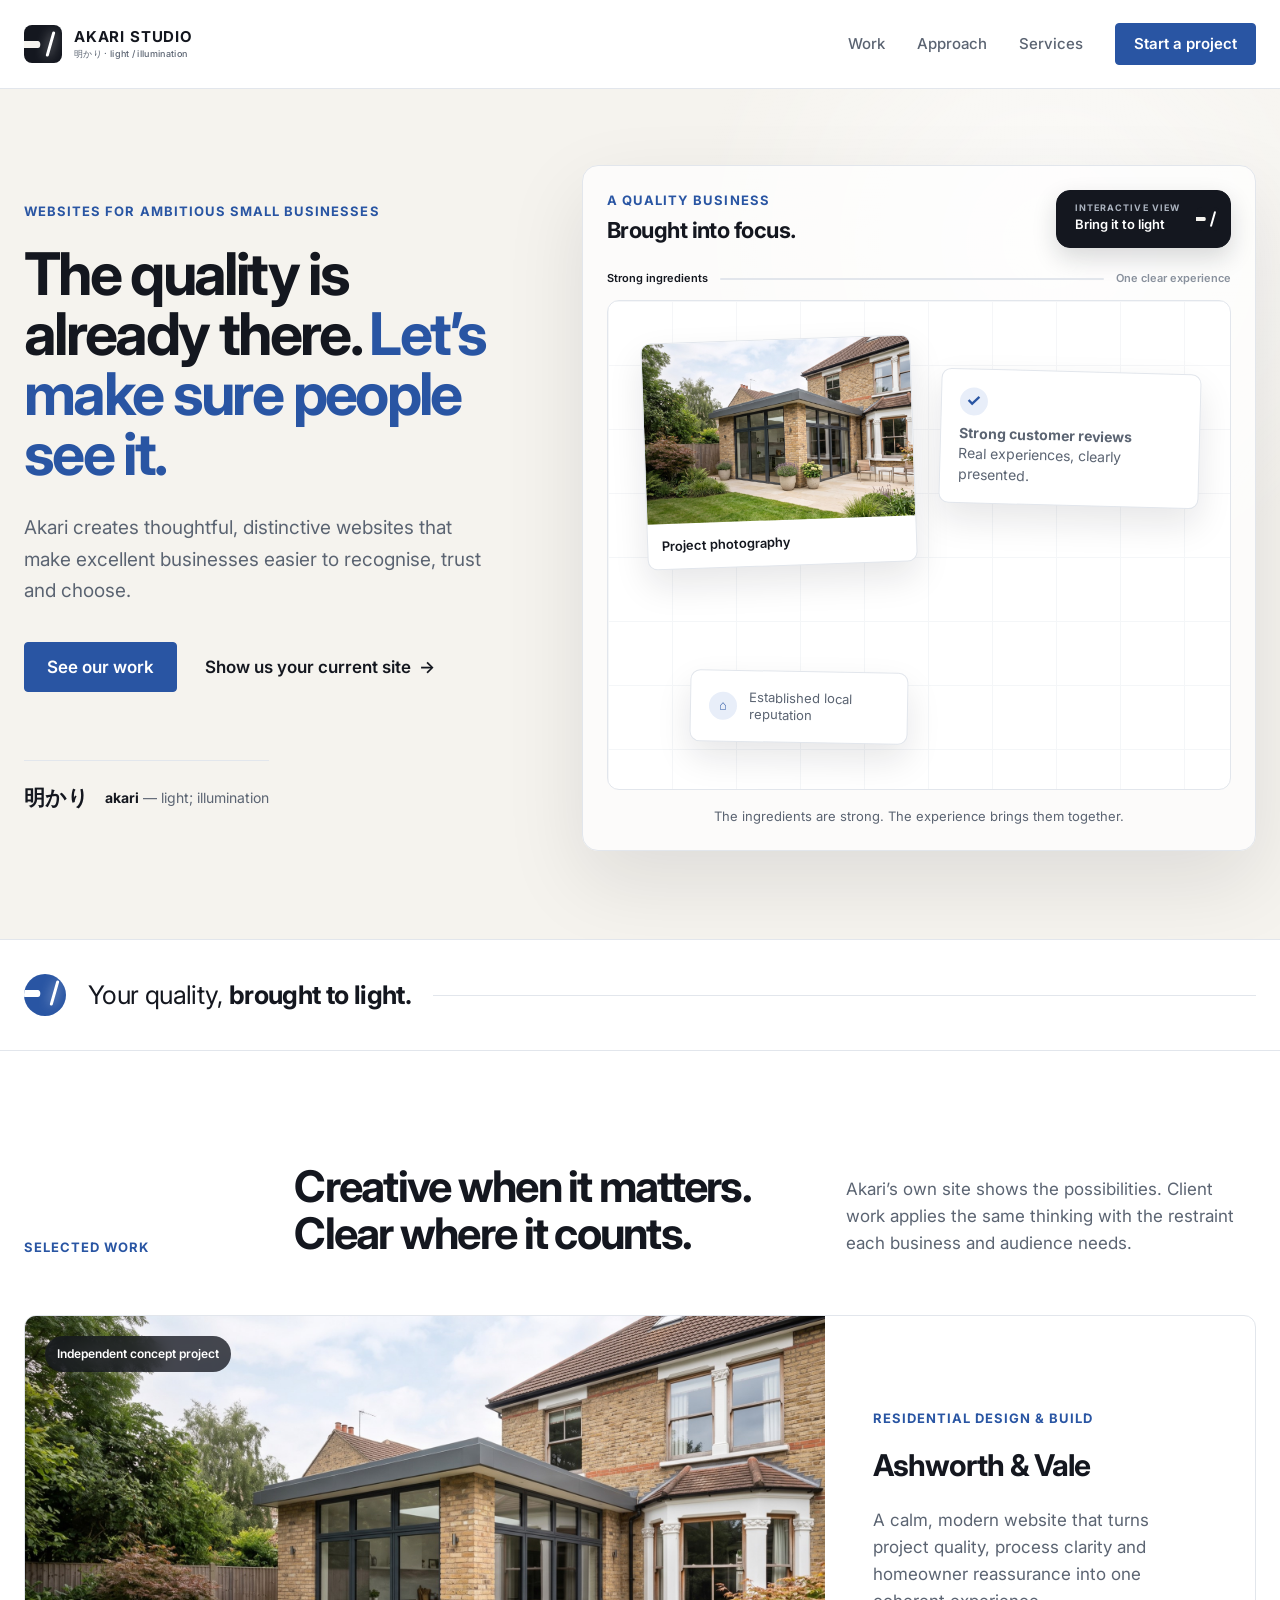
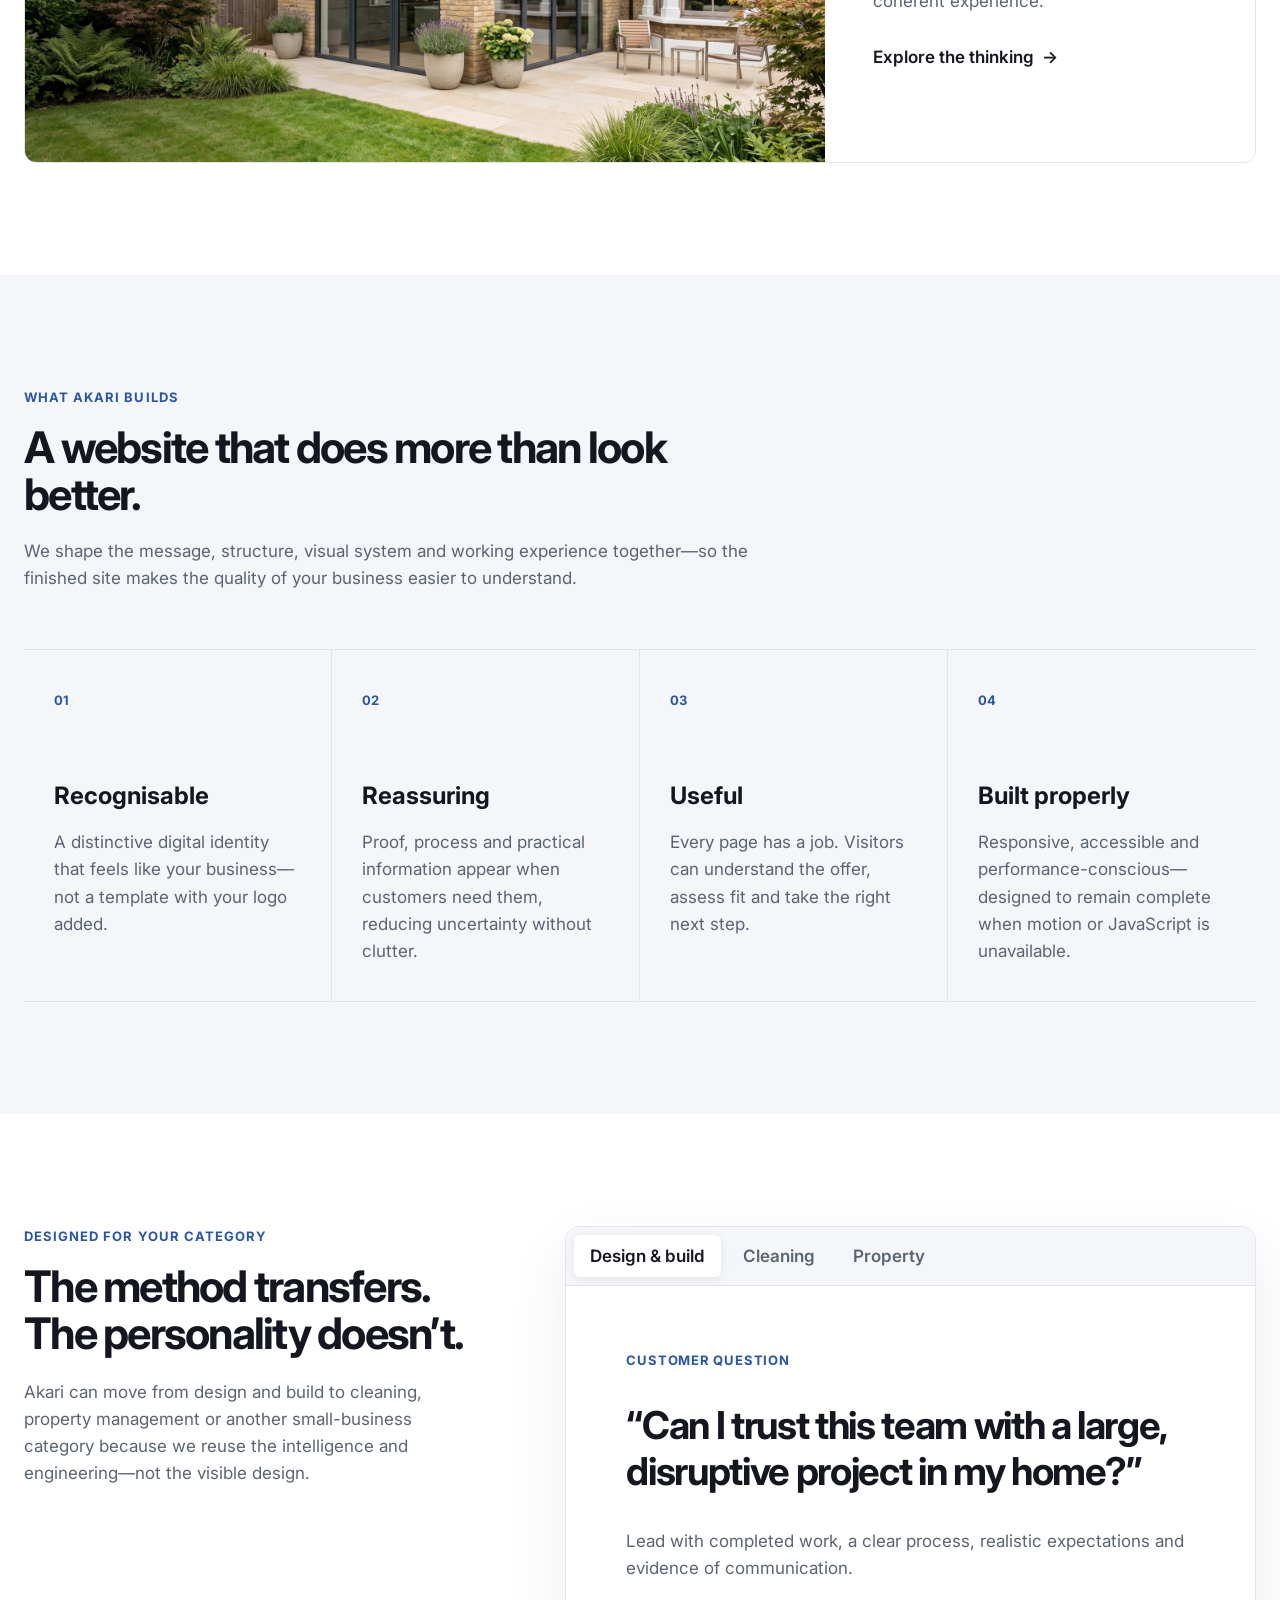
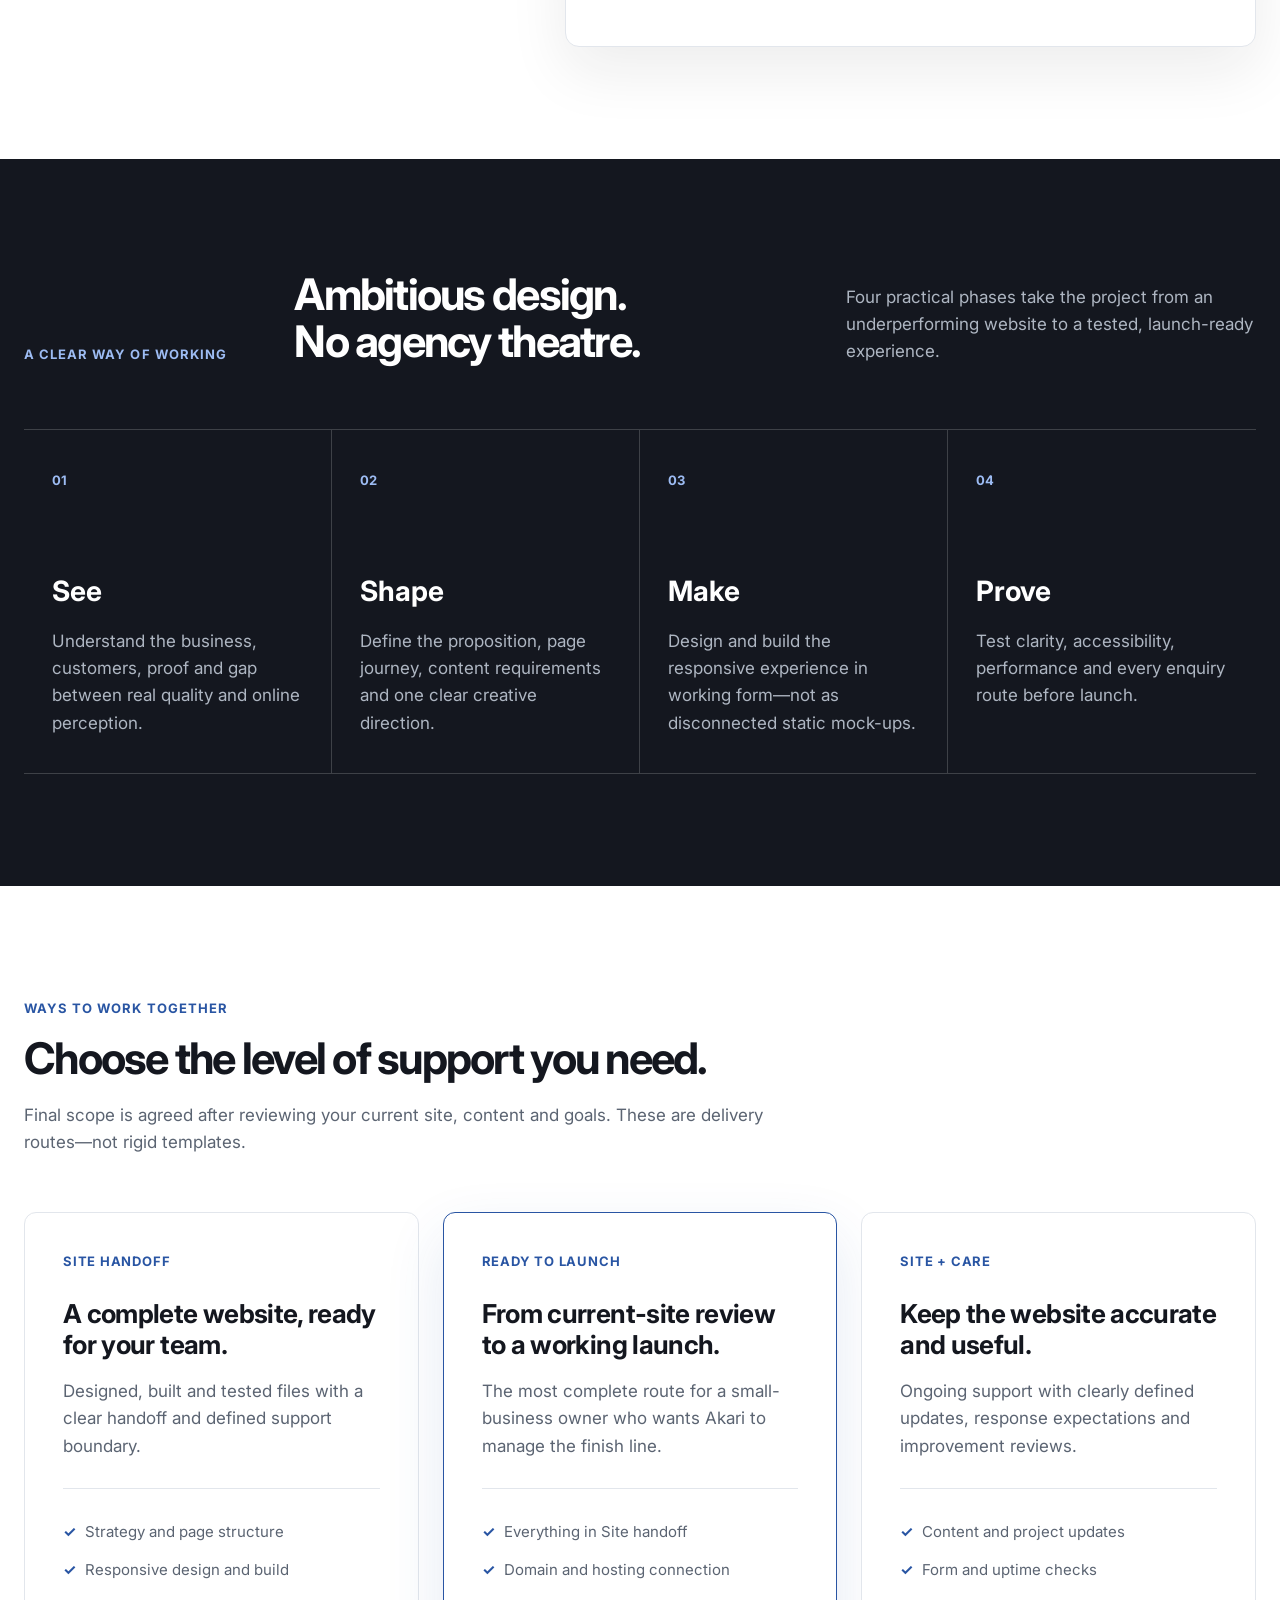
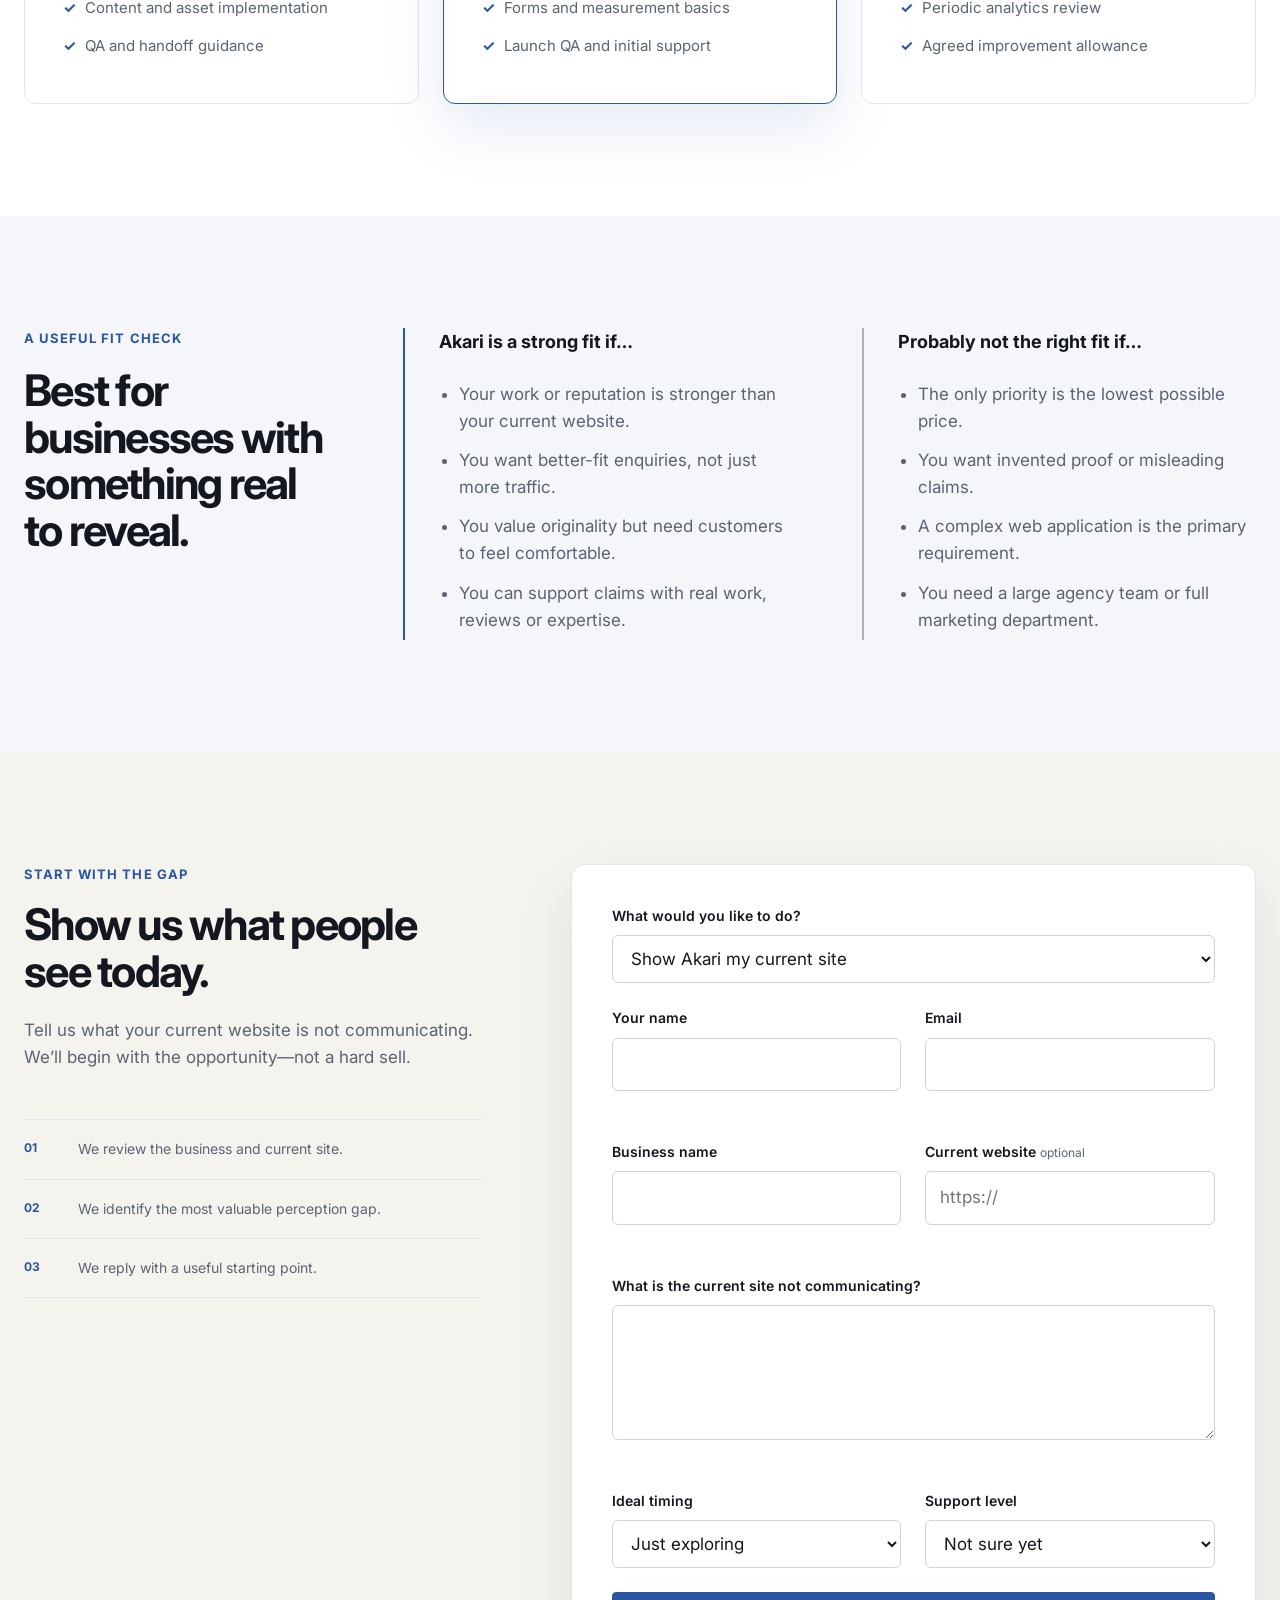
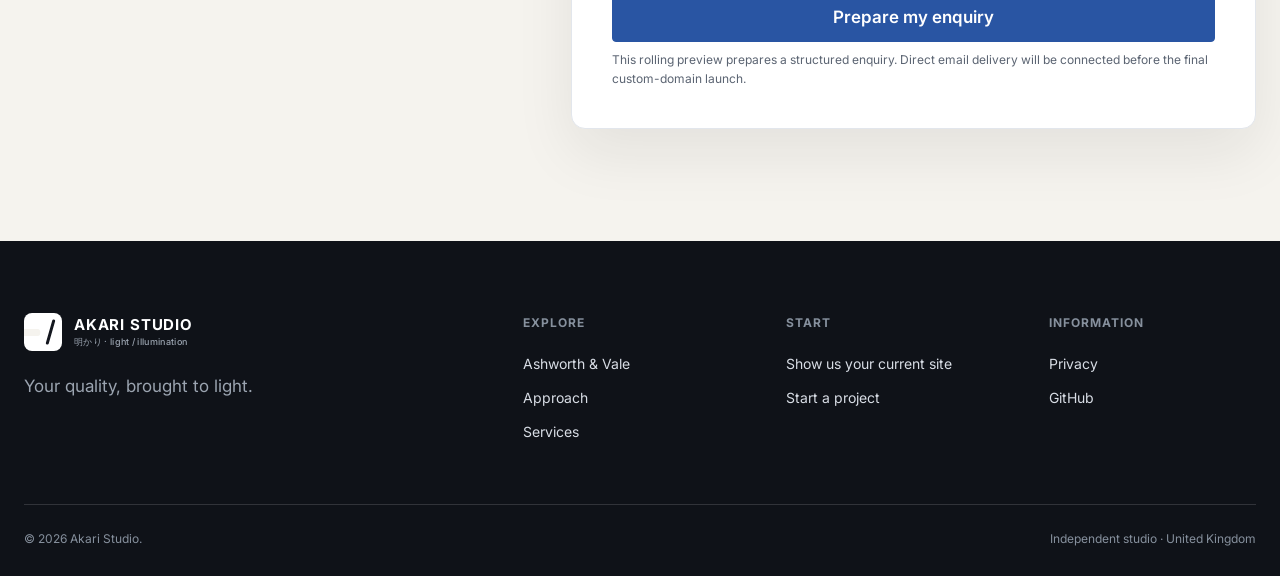
==== commit 2100e3a2: "Clarify homepage reveal control affordance" ====
--- a/index.html
+++ b/index.html
@@ -9,8 +9,8 @@
     <link rel="preconnect" href="https://fonts.googleapis.com">
     <link rel="preconnect" href="https://fonts.gstatic.com" crossorigin>
     <link href="https://fonts.googleapis.com/css2?family=Inter:wght@400;500;600;700&display=swap" rel="stylesheet">
-    <link rel="stylesheet" href="assets/css/styles.css">
-    <script src="assets/js/main.js" defer></script>
+    <link rel="stylesheet" href="assets/css/styles.css?v=20260725-2">
+    <script src="assets/js/main.js?v=20260725-2" defer></script>
   </head>
   <body>
     <a class="skip-link" href="#main-content">Skip to main content</a>
@@ -80,7 +80,10 @@
                 <p class="reveal-demo__title">Brought into focus.</p>
               </div>
               <button class="reveal-control" type="button" aria-pressed="false" data-reveal-control>
-                <span data-control-label>Bring it to light</span>
+                <span class="reveal-control__copy">
+                  <small>Interactive view</small>
+                  <span data-control-label>Bring it to light</span>
+                </span>
                 <span class="mini-aperture" aria-hidden="true"><span></span></span>
               </button>
             </div>
--- a/assets/css/styles.css
+++ b/assets/css/styles.css
@@ -406,24 +406,58 @@
 
 .reveal-control {
   display: inline-flex;
-  min-height: 42px;
-  padding: 0 14px;
-  border: 1px solid var(--color-border);
-  border-radius: 999px;
+  min-height: 58px;
+  padding: 8px 10px 8px 18px;
+  border: 1px solid var(--color-ink);
+  border-radius: 14px;
   align-items: center;
-  gap: 10px;
-  background: #fff;
-  color: var(--color-ink);
+  gap: 16px;
+  background: var(--color-ink);
+  box-shadow: 0 10px 24px rgb(20 23 31 / 16%);
+  color: #fff;
   cursor: pointer;
   font-size: 13px;
   font-weight: 600;
-  transition: border-color 180ms var(--ease), box-shadow 180ms var(--ease);
+  text-align: left;
+  transition: transform 180ms var(--ease), border-color 180ms var(--ease), background-color 180ms var(--ease), box-shadow 180ms var(--ease);
+}
+
+.reveal-control__copy {
+  display: grid;
+  gap: 2px;
+}
+
+.reveal-control__copy small {
+  color: #abb3bf;
+  font-size: 9px;
+  font-weight: 700;
+  letter-spacing: 0.12em;
+  line-height: 1;
+  text-transform: uppercase;
 }
 
 .reveal-control:hover,
 .reveal-control:focus-visible {
-  border-color: #a9bee3;
-  box-shadow: 0 0 0 4px rgb(41 85 163 / 10%);
+  border-color: var(--color-accent);
+  background: #242b38;
+  box-shadow: 0 0 0 4px rgb(41 85 163 / 12%), 0 14px 30px rgb(20 23 31 / 20%);
+  transform: translateY(-2px);
+}
+
+.reveal-control:active {
+  box-shadow: 0 4px 12px rgb(20 23 31 / 16%);
+  transform: translateY(0);
+}
+
+.reveal-control[aria-pressed="true"] {
+  border-color: #d5c8ae;
+  background: var(--color-bg-warm);
+  box-shadow: inset 0 0 0 1px rgb(255 255 255 / 70%), 0 10px 24px rgb(20 23 31 / 12%);
+  color: var(--color-ink);
+}
+
+.reveal-control[aria-pressed="true"] .reveal-control__copy small {
+  color: #6f675a;
 }
 
 .reveal-control__icon {
@@ -1580,18 +1614,43 @@
   background: #171b23;
 }
 
+.evidence-instruction {
+  margin: 0;
+  padding: 18px 24px;
+  border-bottom: 1px solid rgb(255 255 255 / 14%);
+  color: #c8ced7;
+  font-size: 14px;
+}
+
 .evidence-tabs {
   border-bottom-color: rgb(255 255 255 / 14%);
   background: #10131a;
 }
 
 .evidence-tabs button {
+  position: relative;
   color: #9ba4b0;
+  transition: color 160ms ease, background-color 160ms ease;
+}
+
+.evidence-tabs button:hover {
+  background: rgb(255 255 255 / 7%);
+  color: #fff;
 }
 
 .evidence-tabs button[aria-selected="true"] {
   background: #fff;
   color: var(--color-ink);
+}
+
+.evidence-tabs button[aria-selected="true"]::after {
+  position: absolute;
+  right: 18px;
+  bottom: 10px;
+  left: 18px;
+  height: 2px;
+  background: var(--color-accent);
+  content: "";
 }
 
 .evidence-panel {
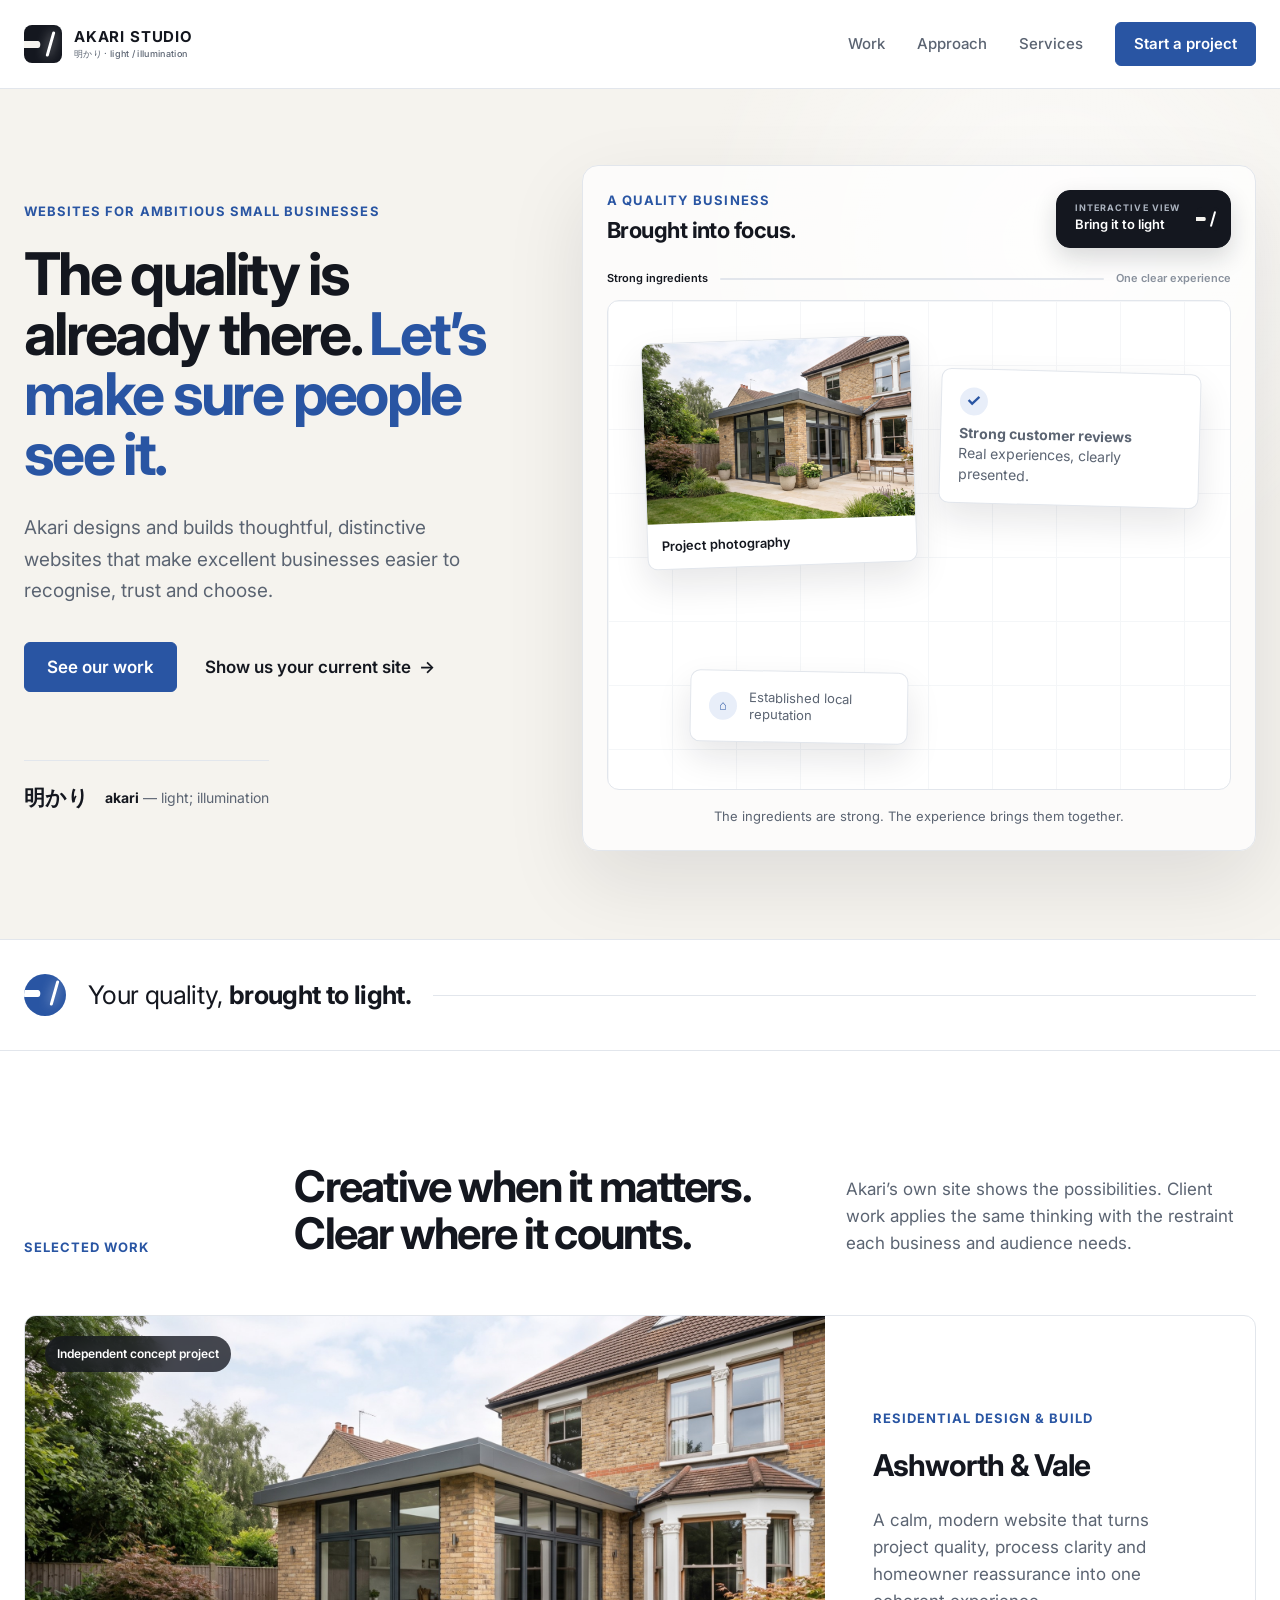
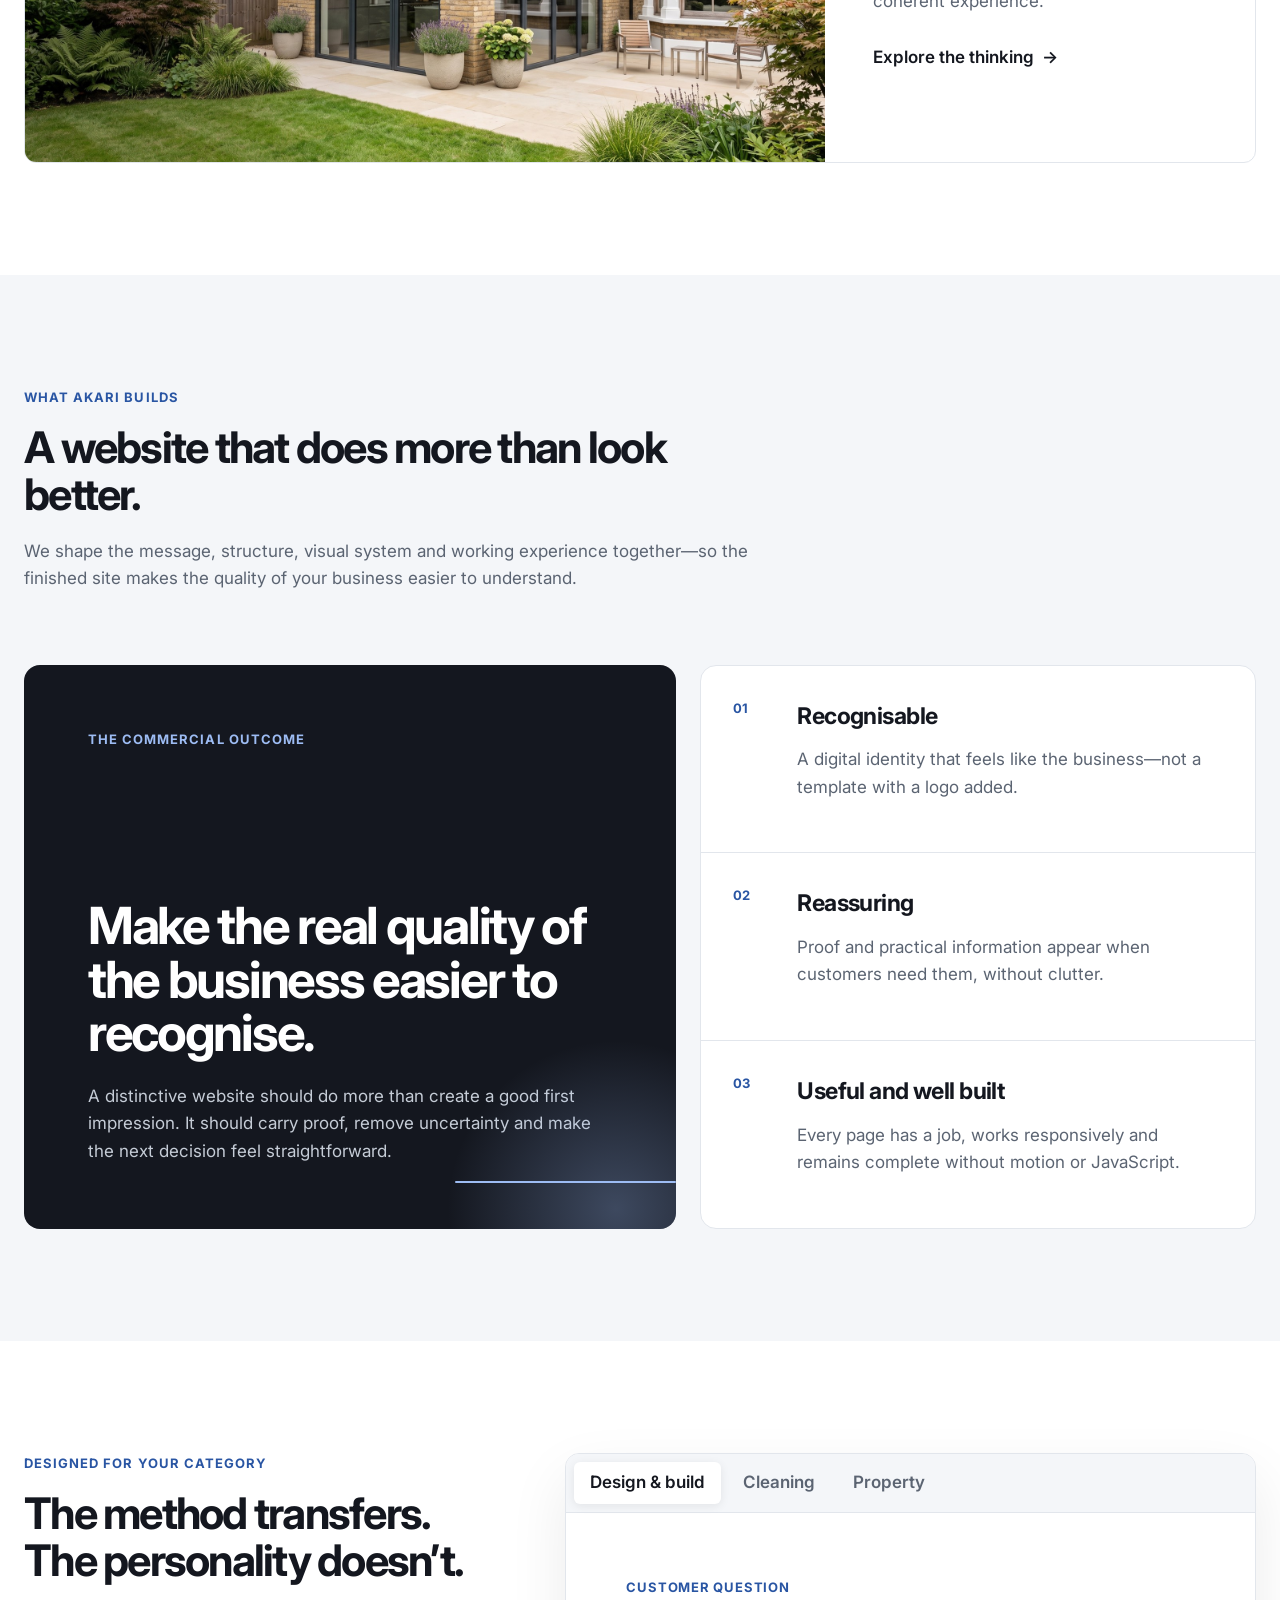
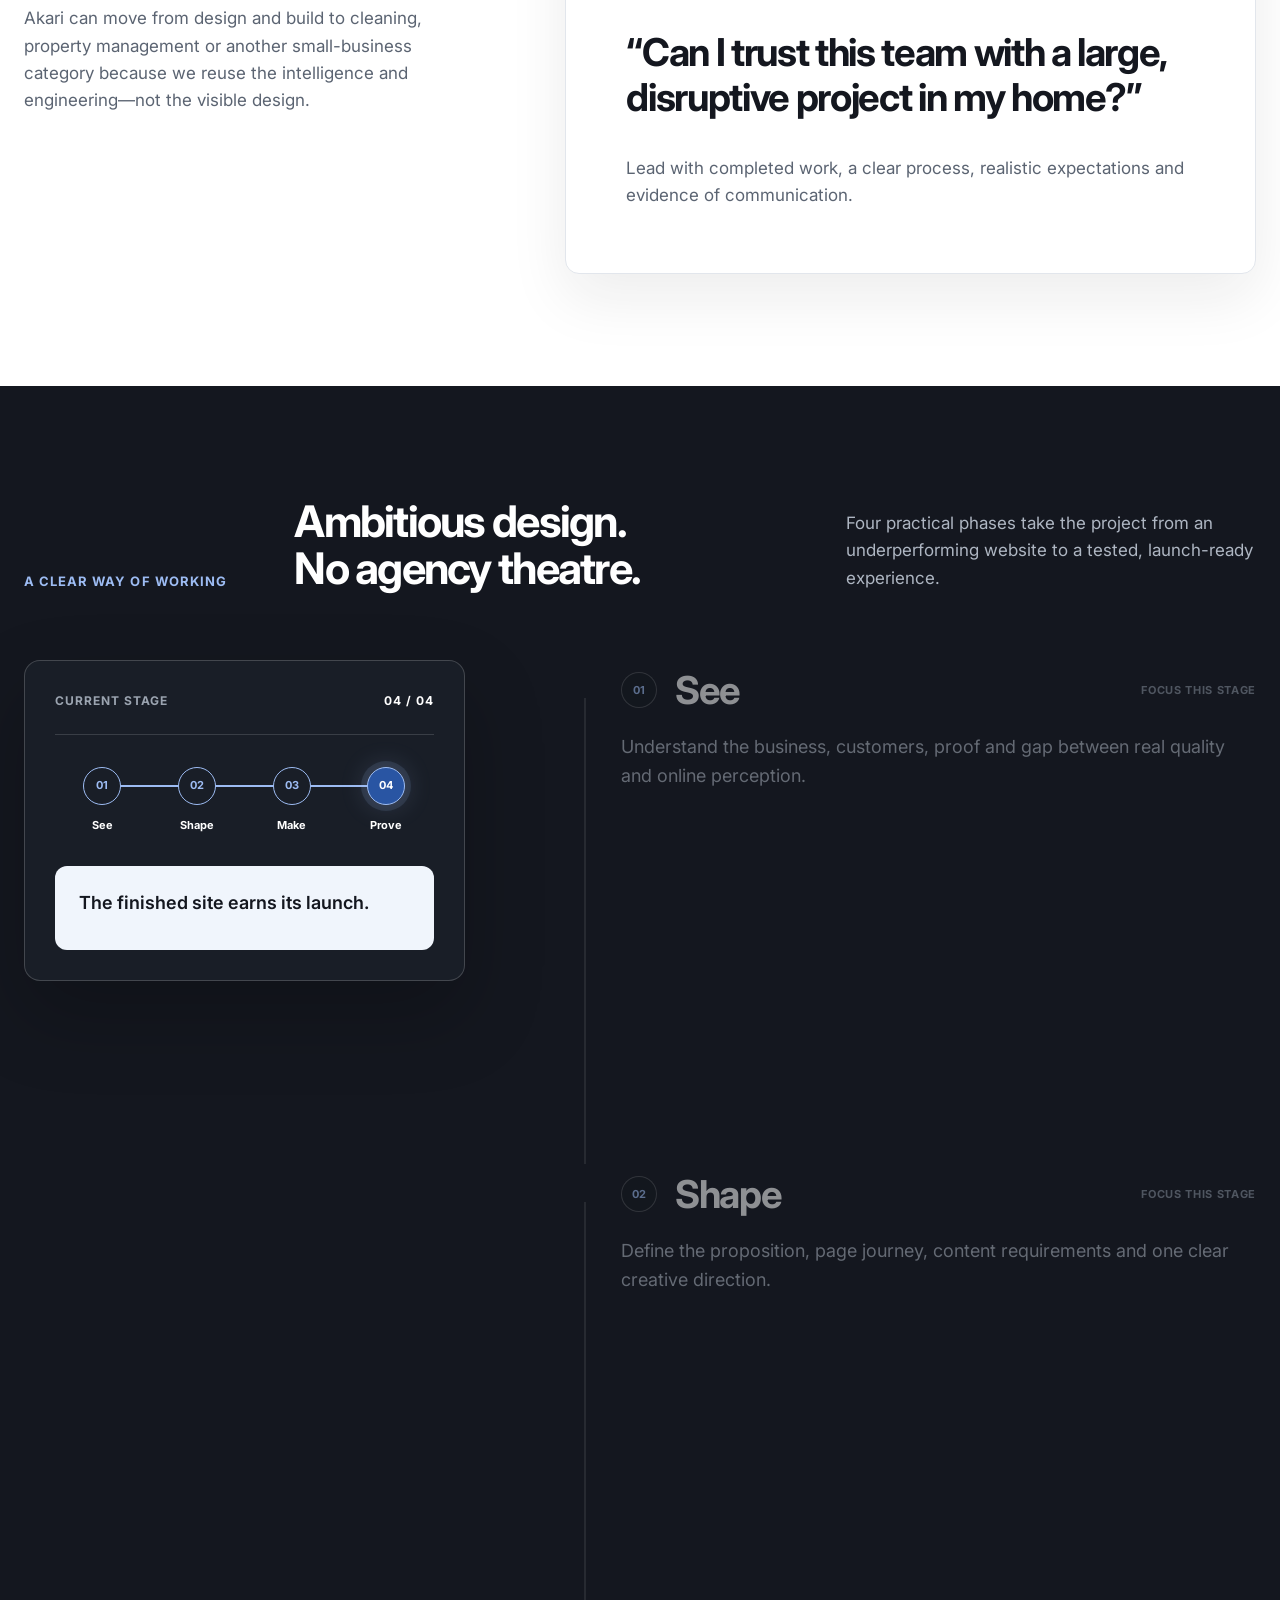
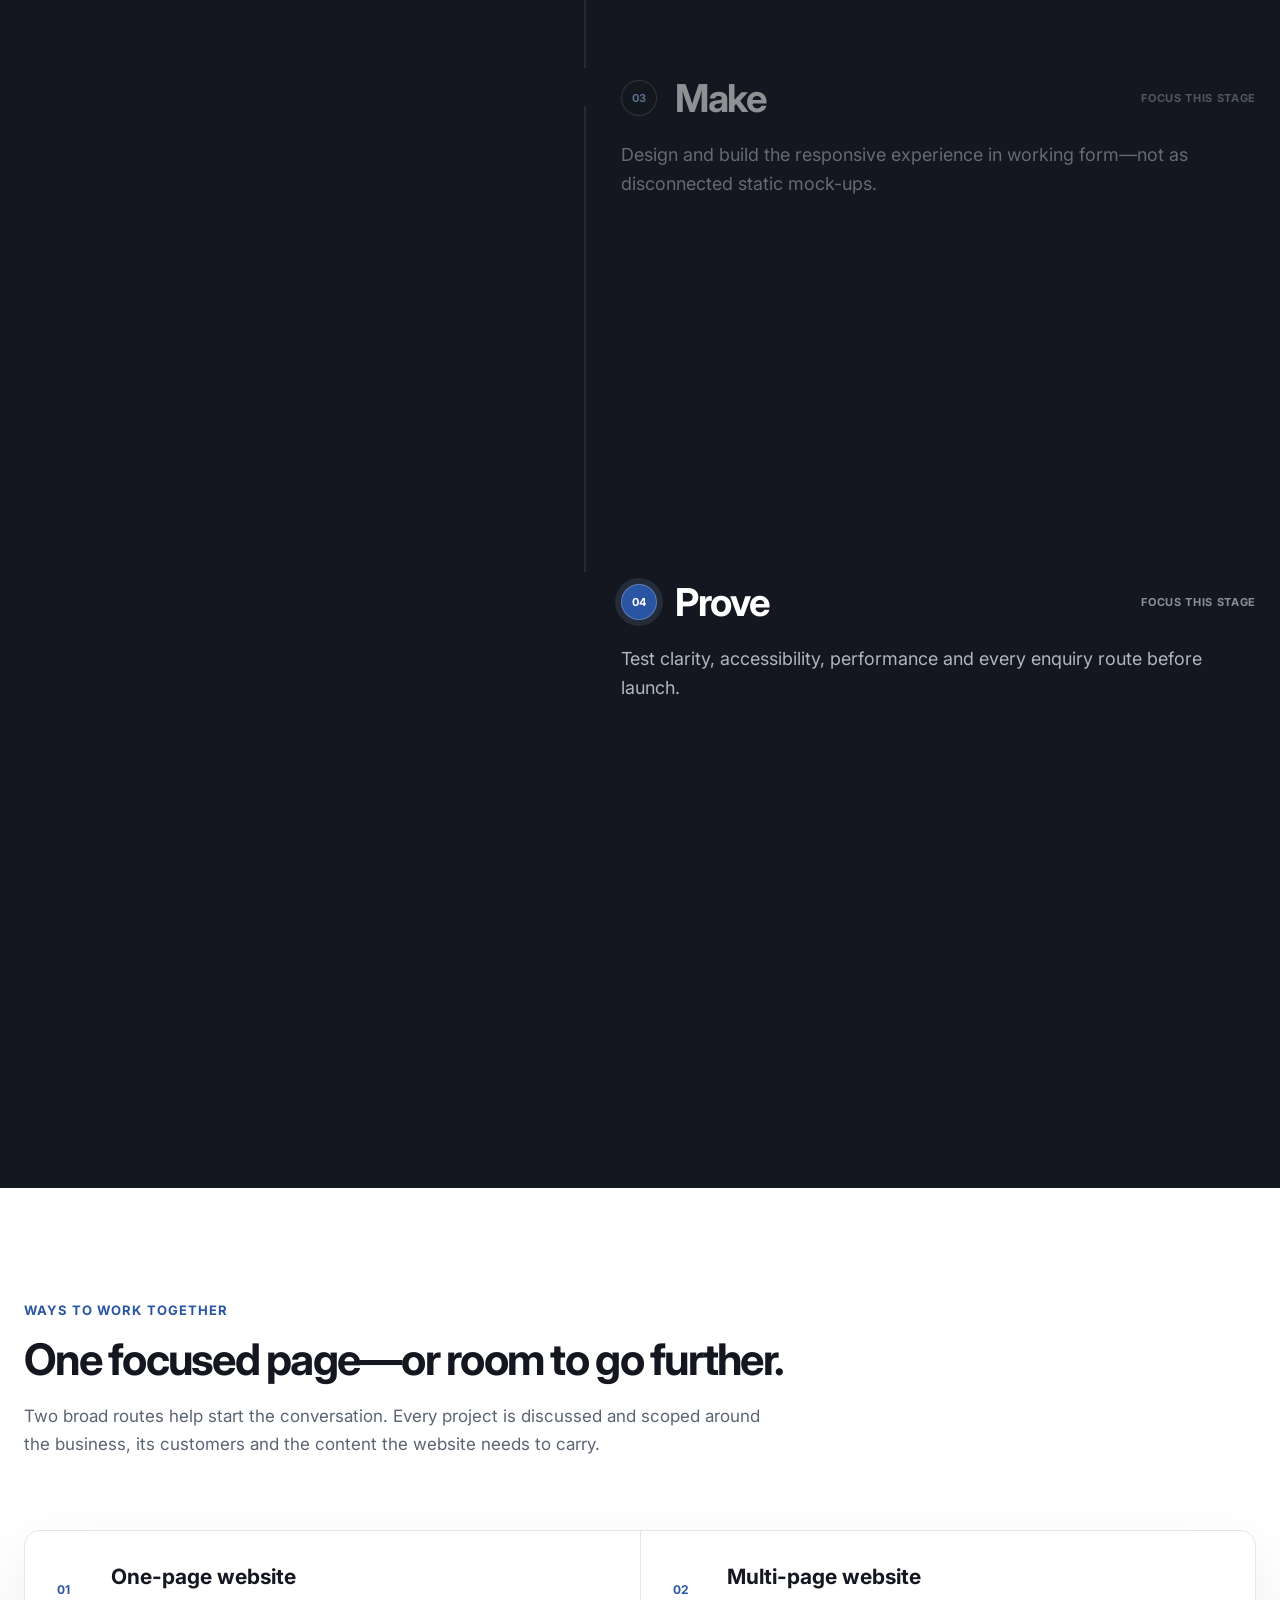
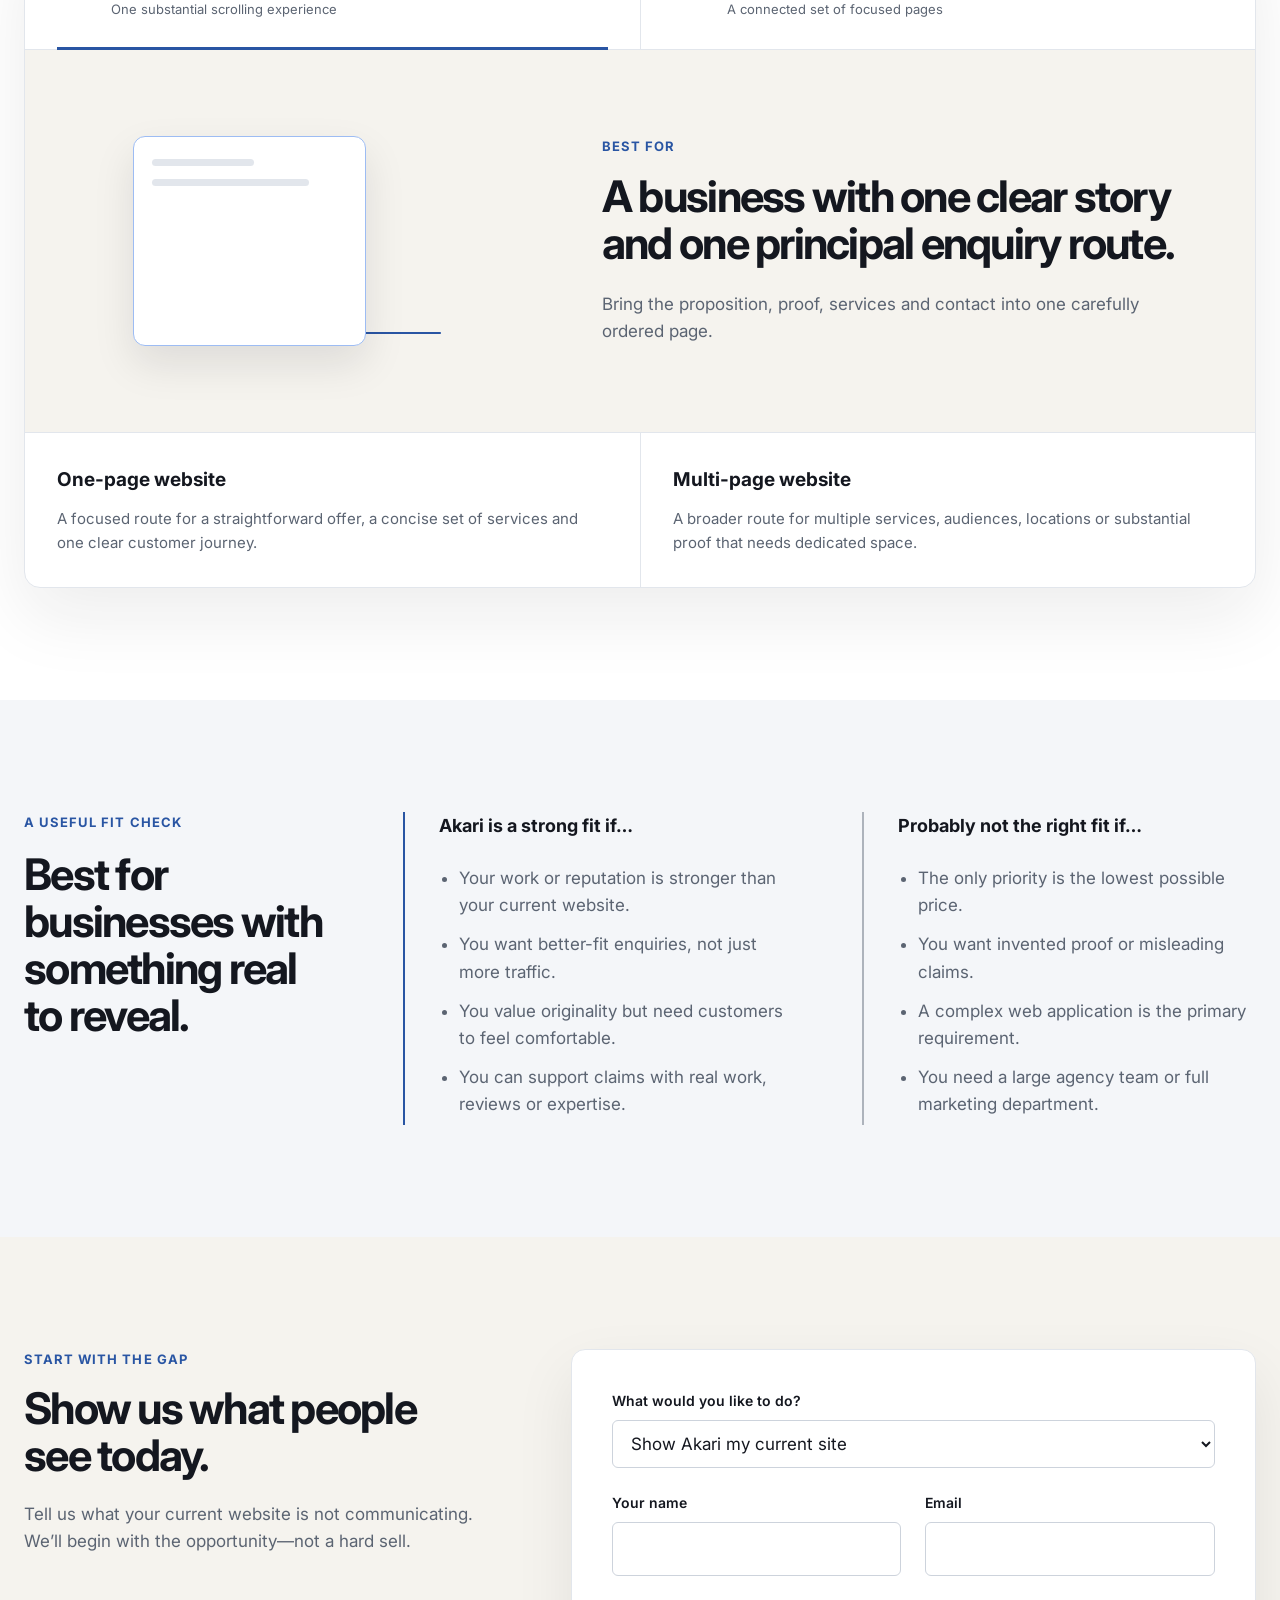
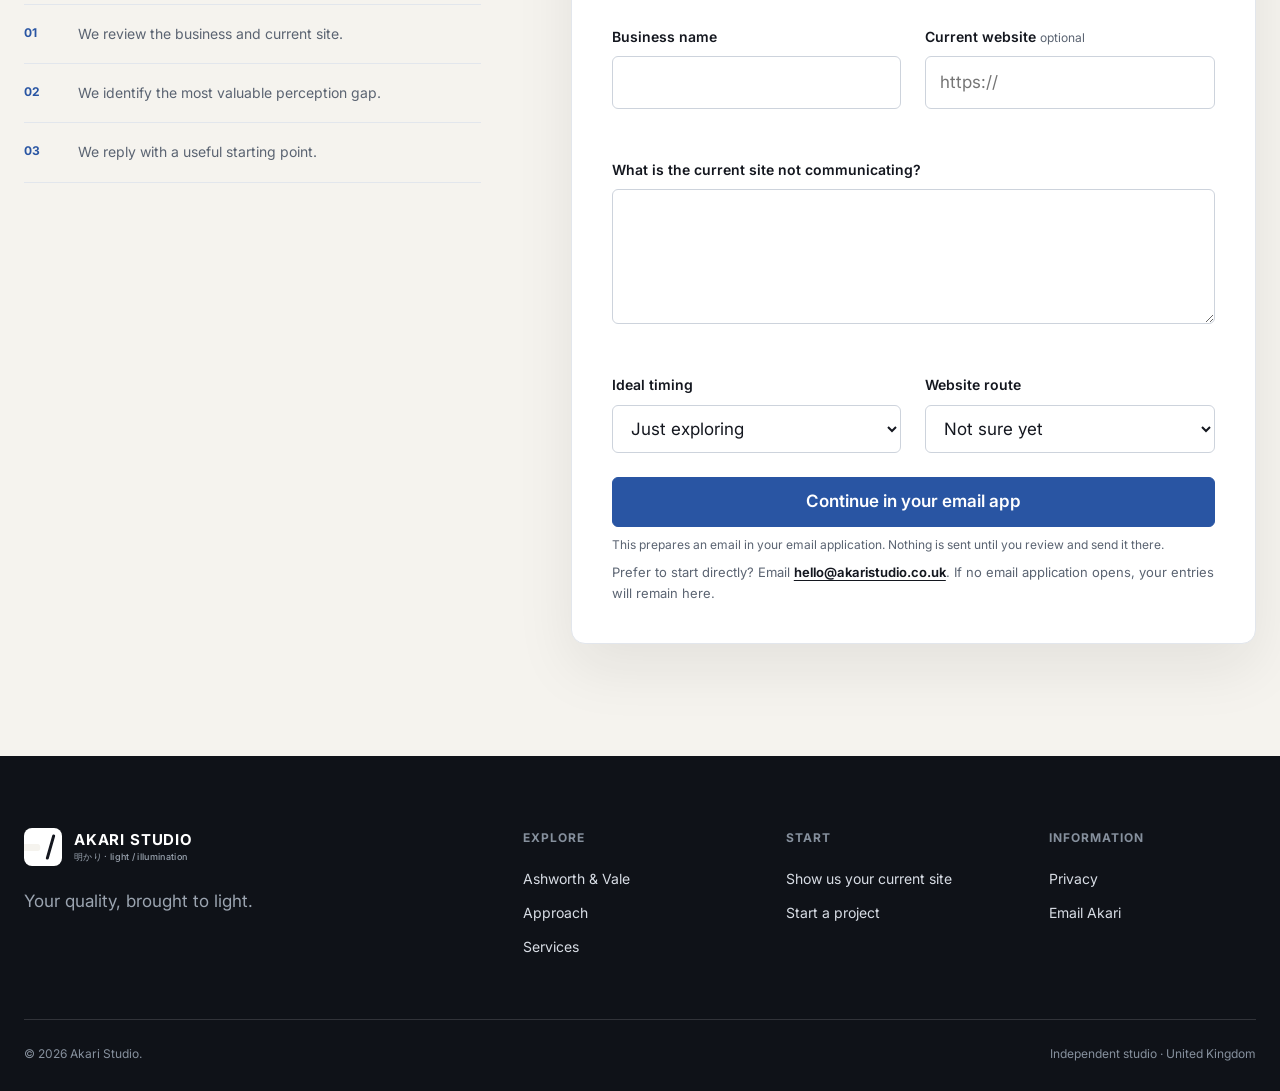
==== commit 78526939: "Recompose homepage with luminous interaction system" ====
--- a/index.html
+++ b/index.html
@@ -5,15 +5,27 @@
     <meta name="viewport" content="width=device-width, initial-scale=1">
     <meta name="description" content="Akari Studio creates distinctive websites that bring the quality of small businesses to light.">
     <meta name="theme-color" content="#F5F3EE">
+    <link rel="canonical" href="https://akaristudio.co.uk/">
+    <meta property="og:type" content="website">
+    <meta property="og:site_name" content="Akari Studio">
+    <meta property="og:title" content="Akari Studio — Your quality, brought to light.">
+    <meta property="og:description" content="Thoughtful, distinctive websites that make excellent small businesses easier to recognise, trust and choose.">
+    <meta property="og:url" content="https://akaristudio.co.uk/">
+    <meta property="og:image" content="https://akaristudio.co.uk/assets/images/akari-social-preview.png">
+    <meta name="twitter:card" content="summary_large_image">
     <title>Akari Studio — Your quality, brought to light.</title>
+    <link rel="icon" href="assets/images/favicon.svg" type="image/svg+xml">
+    <link rel="icon" href="assets/images/favicon-32.png" sizes="32x32" type="image/png">
+    <link rel="apple-touch-icon" href="assets/images/apple-touch-icon.png">
     <link rel="preconnect" href="https://fonts.googleapis.com">
     <link rel="preconnect" href="https://fonts.gstatic.com" crossorigin>
     <link href="https://fonts.googleapis.com/css2?family=Inter:wght@400;500;600;700&display=swap" rel="stylesheet">
-    <link rel="stylesheet" href="assets/css/styles.css?v=20260725-2">
-    <script src="assets/js/main.js?v=20260725-2" defer></script>
+    <link rel="stylesheet" href="assets/css/styles.css?v=20260801-1">
+    <script src="assets/js/main.js?v=20260801-1" defer></script>
   </head>
   <body>
     <a class="skip-link" href="#main-content">Skip to main content</a>
+    <span class="header-sentinel" data-header-sentinel aria-hidden="true"></span>
 
     <header class="site-header" data-header>
       <div class="container site-header__inner">
@@ -60,7 +72,7 @@
           <div class="hero__copy">
             <p class="eyebrow">Websites for ambitious small businesses</p>
             <h1 id="hero-title">The quality is already there. <span>Let’s make sure people see it.</span></h1>
-            <p class="hero__intro">Akari creates thoughtful, distinctive websites that make excellent businesses easier to recognise, trust and choose.</p>
+            <p class="hero__intro">Akari designs and builds thoughtful, distinctive websites that make excellent businesses easier to recognise, trust and choose.</p>
 
             <div class="hero__actions">
               <a class="btn" href="#work">See our work</a>
@@ -139,7 +151,7 @@
         </div>
       </section>
 
-      <section class="brand-line" aria-label="Akari Studio proposition">
+      <section class="brand-line" aria-label="Akari Studio proposition" data-luminous-bridge>
         <div class="container brand-line__inner">
           <span class="brand-mark brand-mark--small" aria-hidden="true">
             <span class="brand-mark__opening"></span>
@@ -150,7 +162,7 @@
         </div>
       </section>
 
-      <section class="work-preview" id="work" aria-labelledby="work-title">
+      <section class="work-preview" id="work" aria-labelledby="work-title" data-work-chapter>
         <div class="container">
           <div class="section-heading">
             <p class="eyebrow">Selected work</p>
@@ -159,6 +171,7 @@
           </div>
 
           <a class="project-preview" href="case-study.html" aria-label="Explore the Ashworth and Vale concept project">
+            <span class="project-preview__light" aria-hidden="true"></span>
             <div class="project-preview__image">
               <img src="assets/images/ashworth-home.jpg" alt="Contemporary Ashworth and Vale residential project" width="2000" height="1116" loading="lazy" decoding="async">
               <span>Independent concept project</span>
@@ -181,27 +194,18 @@
             <p>We shape the message, structure, visual system and working experience together—so the finished site makes the quality of your business easier to understand.</p>
           </div>
 
-          <div class="outcome-grid">
-            <article class="outcome-card">
-              <span>01</span>
-              <h3>Recognisable</h3>
-              <p>A distinctive digital identity that feels like your business—not a template with your logo added.</p>
+          <div class="outcome-composition">
+            <article class="outcome-lead">
+              <p class="eyebrow">The commercial outcome</p>
+              <h3>Make the real quality of the business easier to recognise.</h3>
+              <p>A distinctive website should do more than create a good first impression. It should carry proof, remove uncertainty and make the next decision feel straightforward.</p>
+              <span class="outcome-lead__line" aria-hidden="true"></span>
             </article>
-            <article class="outcome-card">
-              <span>02</span>
-              <h3>Reassuring</h3>
-              <p>Proof, process and practical information appear when customers need them, reducing uncertainty without clutter.</p>
-            </article>
-            <article class="outcome-card">
-              <span>03</span>
-              <h3>Useful</h3>
-              <p>Every page has a job. Visitors can understand the offer, assess fit and take the right next step.</p>
-            </article>
-            <article class="outcome-card">
-              <span>04</span>
-              <h3>Built properly</h3>
-              <p>Responsive, accessible and performance-conscious—designed to remain complete when motion or JavaScript is unavailable.</p>
-            </article>
+            <div class="outcome-support">
+              <article><span>01</span><div><h3>Recognisable</h3><p>A digital identity that feels like the business—not a template with a logo added.</p></div></article>
+              <article><span>02</span><div><h3>Reassuring</h3><p>Proof and practical information appear when customers need them, without clutter.</p></div></article>
+              <article><span>03</span><div><h3>Useful and well built</h3><p>Every page has a job, works responsively and remains complete without motion or JavaScript.</p></div></article>
+            </div>
           </div>
         </div>
       </section>
@@ -247,28 +251,50 @@
             <p>Four practical phases take the project from an underperforming website to a tested, launch-ready experience.</p>
           </div>
 
-          <ol class="process-grid">
-            <li>
-              <span>01</span>
-              <h3>See</h3>
-              <p>Understand the business, customers, proof and gap between real quality and online perception.</p>
-            </li>
-            <li>
-              <span>02</span>
-              <h3>Shape</h3>
-              <p>Define the proposition, page journey, content requirements and one clear creative direction.</p>
-            </li>
-            <li>
-              <span>03</span>
-              <h3>Make</h3>
-              <p>Design and build the responsive experience in working form—not as disconnected static mock-ups.</p>
-            </li>
-            <li>
-              <span>04</span>
-              <h3>Prove</h3>
-              <p>Test clarity, accessibility, performance and every enquiry route before launch.</p>
-            </li>
-          </ol>
+          <div class="process-experience" data-process data-process-mode="flow">
+            <div class="process-visual" data-process-visual aria-label="Akari process progress">
+              <div class="process-visual__header"><span>Current stage</span><strong data-process-count>01 / 04</strong></div>
+              <div class="process-map" aria-hidden="true">
+                <span class="process-map__line"><i data-process-line></i></span>
+                <span class="process-node is-active" data-process-node><b>01</b><small>See</small></span>
+                <span class="process-node" data-process-node><b>02</b><small>Shape</small></span>
+                <span class="process-node" data-process-node><b>03</b><small>Make</small></span>
+                <span class="process-node" data-process-node><b>04</b><small>Prove</small></span>
+              </div>
+              <p class="process-visual__output" data-process-output>Evidence becomes a clear starting point.</p>
+            </div>
+
+            <ol class="process-steps">
+              <li class="is-active" data-process-step data-process-index="0">
+                <button type="button" class="process-step__trigger" aria-pressed="true" data-process-control disabled>
+                  <span>01</span><strong>See</strong><small>Focus this stage</small>
+                </button>
+                <p>Understand the business, customers, proof and gap between real quality and online perception.</p>
+                <p class="process-step__result">Evidence becomes a clear starting point.</p>
+              </li>
+              <li data-process-step data-process-index="1">
+                <button type="button" class="process-step__trigger" aria-pressed="false" data-process-control disabled>
+                  <span>02</span><strong>Shape</strong><small>Focus this stage</small>
+                </button>
+                <p>Define the proposition, page journey, content requirements and one clear creative direction.</p>
+                <p class="process-step__result">One proposition becomes an ordered customer journey.</p>
+              </li>
+              <li data-process-step data-process-index="2">
+                <button type="button" class="process-step__trigger" aria-pressed="false" data-process-control disabled>
+                  <span>03</span><strong>Make</strong><small>Focus this stage</small>
+                </button>
+                <p>Design and build the responsive experience in working form—not as disconnected static mock-ups.</p>
+                <p class="process-step__result">The direction becomes a complete responsive experience.</p>
+              </li>
+              <li data-process-step data-process-index="3">
+                <button type="button" class="process-step__trigger" aria-pressed="false" data-process-control disabled>
+                  <span>04</span><strong>Prove</strong><small>Focus this stage</small>
+                </button>
+                <p>Test clarity, accessibility, performance and every enquiry route before launch.</p>
+                <p class="process-step__result">The finished site earns its launch.</p>
+              </li>
+            </ol>
+          </div>
         </div>
       </section>
 
@@ -276,44 +302,45 @@
         <div class="container">
           <div class="section-heading section-heading--stacked">
             <p class="eyebrow">Ways to work together</p>
-            <h2 id="ways-title">Choose the level of support you need.</h2>
-            <p>Final scope is agreed after reviewing your current site, content and goals. These are delivery routes—not rigid templates.</p>
-          </div>
-
-          <div class="ways-grid">
-            <article class="way-card">
-              <p class="way-card__label">Site handoff</p>
-              <h3>A complete website, ready for your team.</h3>
-              <p>Designed, built and tested files with a clear handoff and defined support boundary.</p>
-              <ul>
-                <li>Strategy and page structure</li>
-                <li>Responsive design and build</li>
-                <li>Content and asset implementation</li>
-                <li>QA and handoff guidance</li>
-              </ul>
-            </article>
-            <article class="way-card way-card--featured">
-              <p class="way-card__label">Ready to launch</p>
-              <h3>From current-site review to a working launch.</h3>
-              <p>The most complete route for a small-business owner who wants Akari to manage the finish line.</p>
-              <ul>
-                <li>Everything in Site handoff</li>
-                <li>Domain and hosting connection</li>
-                <li>Forms and measurement basics</li>
-                <li>Launch QA and initial support</li>
-              </ul>
-            </article>
-            <article class="way-card">
-              <p class="way-card__label">Site + care</p>
-              <h3>Keep the website accurate and useful.</h3>
-              <p>Ongoing support with clearly defined updates, response expectations and improvement reviews.</p>
-              <ul>
-                <li>Content and project updates</li>
-                <li>Form and uptime checks</li>
-                <li>Periodic analytics review</li>
-                <li>Agreed improvement allowance</li>
-              </ul>
-            </article>
+            <h2 id="ways-title">One focused page—or room to go further.</h2>
+            <p>Two broad routes help start the conversation. Every project is discussed and scoped around the business, its customers and the content the website needs to carry.</p>
+          </div>
+
+          <div class="route-comparison" data-route-comparison data-route="one-page">
+            <div class="route-options" role="radiogroup" aria-label="Explore website routes">
+              <label class="route-option">
+                <input type="radio" name="website-route" value="one-page" checked data-route-select>
+                <span class="route-option__index">01</span>
+                <span class="route-option__copy"><strong>One-page website</strong><small>One substantial scrolling experience</small></span>
+                <span class="route-option__marker" aria-hidden="true"></span>
+              </label>
+              <label class="route-option">
+                <input type="radio" name="website-route" value="multi-page" data-route-select>
+                <span class="route-option__index">02</span>
+                <span class="route-option__copy"><strong>Multi-page website</strong><small>A connected set of focused pages</small></span>
+                <span class="route-option__marker" aria-hidden="true"></span>
+              </label>
+            </div>
+
+            <div class="route-focus" aria-live="polite">
+              <div class="route-diagram" aria-hidden="true">
+                <span class="route-diagram__page route-diagram__page--one"></span>
+                <span class="route-diagram__page route-diagram__page--two"></span>
+                <span class="route-diagram__page route-diagram__page--three"></span>
+                <span class="route-diagram__page route-diagram__page--four"></span>
+                <span class="route-diagram__line"></span>
+              </div>
+              <div>
+                <p class="eyebrow">Best for</p>
+                <h3 data-route-title>A business with one clear story and one principal enquiry route.</h3>
+                <p data-route-description>Bring the proposition, proof, services and contact into one carefully ordered page.</p>
+              </div>
+            </div>
+
+            <div class="route-facts">
+              <article><h3>One-page website</h3><p>A focused route for a straightforward offer, a concise set of services and one clear customer journey.</p></article>
+              <article><h3>Multi-page website</h3><p>A broader route for multiple services, audiences, locations or substantial proof that needs dedicated space.</p></article>
+            </div>
           </div>
         </div>
       </section>
@@ -403,25 +430,26 @@
               </select>
             </div>
             <div class="form-field">
-              <label for="support">Support level</label>
+              <label for="support">Website route</label>
               <select id="support" name="support">
                 <option value="Not sure">Not sure yet</option>
-                <option value="Site handoff">Site handoff</option>
-                <option value="Ready to launch">Ready to launch</option>
-                <option value="Site + care">Site + care</option>
+                <option value="One-page website">One-page website</option>
+                <option value="Multi-page website">Multi-page website</option>
               </select>
             </div>
 
             <div class="form-field form-field--full">
-              <button class="btn form-submit" type="submit">Prepare my enquiry</button>
-              <p class="form-note">This rolling preview prepares a structured enquiry. Direct email delivery will be connected before the final custom-domain launch.</p>
-            </div>
-
-            <div class="form-result" tabindex="-1" data-form-result hidden>
-              <h3>Your enquiry is ready.</h3>
-              <p>Copy the summary below. Direct delivery is the final external connection still required before launch.</p>
+              <button class="btn form-submit" type="submit" disabled data-email-submit>Continue in your email app</button>
+              <p class="form-note">This prepares an email in your email application. Nothing is sent until you review and send it there.</p>
+              <p class="form-fallback">Prefer to start directly? Email <a href="mailto:hello@akaristudio.co.uk">hello@akaristudio.co.uk</a>. If no email application opens, your entries will remain here.</p>
+              <noscript><p class="form-note">Email Akari directly using the address above. Email preparation requires JavaScript, but contacting Akari does not.</p></noscript>
+            </div>
+
+            <div class="form-result" data-form-result hidden>
+              <h3>Your email details</h3>
+              <p>Nothing has been sent by this website. Your email application should open with the details below for you to review and send.</p>
               <pre data-form-summary></pre>
-              <button class="btn btn--secondary" type="button" data-copy-summary>Copy enquiry</button>
+              <button class="btn btn--secondary" type="button" data-copy-summary>Copy enquiry details</button>
               <span class="copy-status" aria-live="polite" data-copy-status></span>
             </div>
           </form>
@@ -452,7 +480,7 @@
         <div>
           <p class="footer-label">Information</p>
           <a href="privacy.html">Privacy</a>
-          <a href="https://github.com/Renzo-McG/AkariStudio">GitHub</a>
+          <a href="mailto:hello@akaristudio.co.uk">Email Akari</a>
         </div>
       </div>
       <div class="container site-footer__bottom">
--- a/assets/css/styles.css
+++ b/assets/css/styles.css
@@ -9,11 +9,31 @@
   --color-border: #e2e6ec;
   --color-light: #dceaff;
   --max-width: 1240px;
-  --ease: cubic-bezier(0.4, 0, 0.2, 1);
-  --duration-fast: 150ms;
+  --header-height: 88px;
+  --space-1: 8px;
+  --space-2: 12px;
+  --space-3: 16px;
+  --space-4: 24px;
+  --space-5: 32px;
+  --space-6: 48px;
+  --space-7: 72px;
+  --space-8: 112px;
+  --radius-control: 6px;
+  --radius-panel: 12px;
+  --radius-feature: 16px;
+  --radius-pill: 999px;
+  --ease-interface: cubic-bezier(0.4, 0, 0.2, 1);
+  --ease-luminous: cubic-bezier(0.22, 1, 0.36, 1);
+  --motion-instant: 90ms;
+  --motion-micro: 190ms;
+  --motion-state: 360ms;
+  --motion-chapter: 620ms;
+  --motion-signature: 900ms;
+  --ease: var(--ease-interface);
+  --duration-fast: var(--motion-micro);
   --duration-base: 250ms;
-  --duration-slow: 600ms;
-  --duration-signature: 950ms;
+  --duration-slow: var(--motion-chapter);
+  --duration-signature: var(--motion-signature);
 }
 
 *,
@@ -57,8 +77,8 @@
 input:focus-visible,
 select:focus-visible,
 textarea:focus-visible {
-  outline: 3px solid rgb(41 85 163 / 30%);
-  outline-offset: 3px;
+  outline: 3px solid rgb(41 85 163 / 42%);
+  outline-offset: 4px;
 }
 
 img {
@@ -101,6 +121,14 @@
   transform: translateY(0);
 }
 
+.header-sentinel {
+  position: absolute;
+  width: 1px;
+  height: 1px;
+  inset: 8px auto auto 0;
+  pointer-events: none;
+}
+
 .site-header {
   position: sticky;
   top: 0;
@@ -116,7 +144,7 @@
 
 .site-header__inner {
   display: flex;
-  min-height: 88px;
+  min-height: var(--header-height);
   align-items: center;
   justify-content: space-between;
 }
@@ -244,15 +272,39 @@
 }
 
 .site-nav > a:not(.btn) {
+  position: relative;
+  display: inline-flex;
+  min-height: 44px;
+  align-items: center;
   color: var(--color-muted);
   font-size: 15px;
   font-weight: 500;
   text-decoration: none;
-  transition: color 180ms var(--ease);
+  transition: color var(--motion-micro) var(--ease-interface);
+}
+
+.site-nav > a:not(.btn)::after {
+  position: absolute;
+  height: 2px;
+  right: 0;
+  bottom: 6px;
+  left: 0;
+  border-radius: var(--radius-pill);
+  background: var(--color-accent);
+  content: "";
+  transform: scaleX(0);
+  transform-origin: left;
+  transition: transform var(--motion-micro) var(--ease-interface);
 }
 
 .site-nav > a:not(.btn):hover {
   color: var(--color-ink);
+}
+
+.site-nav > a:not(.btn):hover::after,
+.site-nav > a:not(.btn):focus-visible::after,
+.site-nav a[aria-current="page"]:not(.btn)::after {
+  transform: scaleX(1);
 }
 
 .site-nav a[aria-current="page"]:not(.btn) {
@@ -271,12 +323,12 @@
   justify-content: center;
   padding: 0 22px;
   border: 1px solid var(--color-accent);
-  border-radius: 4px;
+  border-radius: var(--radius-control);
   background: var(--color-accent);
   color: #fff;
   font-weight: 600;
   text-decoration: none;
-  transition: background 180ms var(--ease), border-color 180ms var(--ease), transform 180ms var(--ease);
+  transition: background var(--motion-micro) var(--ease-interface), border-color var(--motion-micro) var(--ease-interface), box-shadow var(--motion-micro) var(--ease-interface), transform var(--motion-micro) var(--ease-interface);
 }
 
 .btn:hover {
@@ -286,12 +338,18 @@
 }
 
 .btn--small {
-  min-height: 42px;
+  min-height: 44px;
   padding-inline: 18px;
   font-size: 15px;
 }
 
+.btn:disabled {
+  cursor: not-allowed;
+  opacity: 0.62;
+}
+
 .text-link {
+  position: relative;
   display: inline-flex;
   align-items: center;
   gap: 8px;
@@ -300,12 +358,31 @@
   text-decoration: none;
 }
 
+.text-link::after {
+  position: absolute;
+  height: 2px;
+  right: 0;
+  bottom: -5px;
+  left: 0;
+  border-radius: var(--radius-pill);
+  background: currentColor;
+  content: "";
+  transform: scaleX(0);
+  transform-origin: left;
+  transition: transform var(--motion-micro) var(--ease-interface);
+}
+
 .text-link span {
   transition: transform 180ms var(--ease);
 }
 
 .text-link:hover span {
   transform: translateX(4px);
+}
+
+.text-link:hover::after,
+.text-link:focus-visible::after {
+  transform: scaleX(1);
 }
 
 .hero {
@@ -883,13 +960,48 @@
 }
 
 .brand-line__rule {
+  position: relative;
   height: 1px;
+  overflow: hidden;
   flex: 1;
   background: var(--color-border);
 }
 
+.brand-line__rule::after {
+  position: absolute;
+  inset: 0;
+  background: var(--color-accent);
+  content: "";
+  transform: scaleX(0);
+  transform-origin: left;
+  transition: transform var(--motion-chapter) var(--ease-luminous);
+}
+
+body.is-illuminated .brand-line__rule::after {
+  transform: scaleX(1);
+}
+
 .work-preview {
+  position: relative;
   padding-block: 112px;
+}
+
+.work-preview::before {
+  position: absolute;
+  width: 2px;
+  height: 72px;
+  left: max(24px, calc((100% - min(100% - 48px, var(--max-width))) / 2 + 19px));
+  top: 0;
+  border-radius: var(--radius-pill);
+  background: var(--color-accent);
+  content: "";
+  transform: scaleY(0);
+  transform-origin: top;
+  transition: transform var(--motion-chapter) var(--ease-luminous);
+}
+
+body.is-work-reached .work-preview::before {
+  transform: scaleY(1);
 }
 
 .section-heading {
@@ -910,6 +1022,7 @@
 }
 
 .project-preview {
+  position: relative;
   display: grid;
   margin-top: 58px;
   overflow: hidden;
@@ -920,6 +1033,23 @@
   color: inherit;
   text-decoration: none;
   transition: box-shadow 250ms var(--ease), transform 250ms var(--ease);
+}
+
+.project-preview__light {
+  position: absolute;
+  z-index: 3;
+  height: 3px;
+  right: 0;
+  bottom: 0;
+  left: 0;
+  background: var(--color-accent);
+  transform: scaleX(0);
+  transform-origin: left;
+  transition: transform var(--motion-chapter) var(--ease-luminous);
+}
+
+body.is-work-reached .project-preview__light {
+  transform: scaleX(1);
 }
 
 .project-preview:hover {
@@ -1232,6 +1362,571 @@
   font-weight: 700;
 }
 
+/* ---------- Final studio pass: hierarchy, process and routes ---------- */
+.outcome-composition {
+  display: grid;
+  margin-top: var(--space-7);
+  grid-template-columns: minmax(0, 1.08fr) minmax(360px, 0.92fr);
+  gap: var(--space-4);
+}
+
+.outcome-lead {
+  position: relative;
+  min-height: 520px;
+  padding: clamp(36px, 5vw, 68px);
+  overflow: hidden;
+  border-radius: var(--radius-feature);
+  background: var(--color-ink);
+  color: #fff;
+}
+
+.outcome-lead::before {
+  position: absolute;
+  width: 340px;
+  height: 340px;
+  right: -110px;
+  bottom: -150px;
+  border-radius: 50%;
+  background: radial-gradient(circle, rgb(157 188 243 / 30%), transparent 70%);
+  content: "";
+}
+
+.outcome-lead .eyebrow {
+  color: #9dbcf3;
+}
+
+.outcome-lead h3 {
+  max-width: 700px;
+  margin-top: clamp(80px, 12vw, 150px);
+  font-size: clamp(34px, 4vw, 56px);
+  letter-spacing: -0.045em;
+  line-height: 1.04;
+}
+
+.outcome-lead > p:not(.eyebrow) {
+  max-width: 620px;
+  margin-top: var(--space-4);
+  color: #c5ccd6;
+}
+
+.outcome-lead__line {
+  position: absolute;
+  width: 34%;
+  height: 2px;
+  right: 0;
+  bottom: 46px;
+  border-radius: var(--radius-pill);
+  background: #9dbcf3;
+}
+
+.outcome-support {
+  display: grid;
+  overflow: hidden;
+  border: 1px solid var(--color-border);
+  border-radius: var(--radius-feature);
+  background: #fff;
+}
+
+.outcome-support article {
+  display: grid;
+  min-height: 164px;
+  padding: var(--space-5);
+  grid-template-columns: 48px 1fr;
+  gap: var(--space-3);
+  border-bottom: 1px solid var(--color-border);
+  align-items: start;
+}
+
+.outcome-support article:last-child {
+  border-bottom: 0;
+}
+
+.outcome-support article > span {
+  color: var(--color-accent);
+  font-size: 13px;
+  font-weight: 700;
+}
+
+.outcome-support h3 {
+  font-size: 23px;
+  letter-spacing: -0.025em;
+}
+
+.outcome-support p {
+  margin-top: var(--space-2);
+  color: var(--color-muted);
+}
+
+.process-experience {
+  display: grid;
+  margin-top: 68px;
+  grid-template-columns: minmax(360px, 0.78fr) minmax(0, 1.22fr);
+  gap: clamp(56px, 8vw, 112px);
+  align-items: start;
+}
+
+.process-visual {
+  position: relative;
+  padding: 30px;
+  border: 1px solid rgb(255 255 255 / 18%);
+  border-radius: var(--radius-feature);
+  background: #191e27;
+  box-shadow: 0 34px 80px rgb(0 0 0 / 22%);
+}
+
+.process-experience[data-process-mode="sticky"] .process-visual {
+  position: sticky;
+  top: calc(var(--header-height) + 24px);
+}
+
+.process-experience[data-process-mode="measure"] .process-visual {
+  position: absolute;
+  width: min(500px, 42vw);
+  visibility: hidden;
+  pointer-events: none;
+}
+
+.process-experience[data-process-mode="measure"] .process-steps {
+  grid-column: 2;
+}
+
+.process-visual__header {
+  display: flex;
+  padding-bottom: var(--space-4);
+  border-bottom: 1px solid rgb(255 255 255 / 14%);
+  align-items: center;
+  justify-content: space-between;
+  color: #9ba4b0;
+  font-size: 12px;
+  font-weight: 700;
+  letter-spacing: 0.08em;
+  text-transform: uppercase;
+}
+
+.process-visual__header strong {
+  color: #fff;
+}
+
+.process-map {
+  position: relative;
+  display: grid;
+  margin-block: var(--space-5);
+  grid-template-columns: repeat(4, 1fr);
+}
+
+.process-map__line {
+  position: absolute;
+  height: 2px;
+  right: 10%;
+  left: 10%;
+  top: 18px;
+  overflow: hidden;
+  background: rgb(255 255 255 / 16%);
+}
+
+.process-map__line i {
+  display: block;
+  width: 100%;
+  height: 100%;
+  background: #9dbcf3;
+  transform: scaleX(var(--process-progress, 0));
+  transform-origin: left;
+  transition: transform var(--motion-state) var(--ease-luminous);
+}
+
+.process-node {
+  position: relative;
+  z-index: 1;
+  display: grid;
+  justify-items: center;
+  gap: var(--space-2);
+  color: #808a98;
+  transition: color var(--motion-state) var(--ease-interface);
+}
+
+.process-node b {
+  display: grid;
+  width: 38px;
+  height: 38px;
+  border: 1px solid rgb(255 255 255 / 24%);
+  border-radius: 50%;
+  place-items: center;
+  background: #191e27;
+  font-size: 11px;
+  transition: background var(--motion-state) var(--ease-interface), border-color var(--motion-state) var(--ease-interface), box-shadow var(--motion-state) var(--ease-interface);
+}
+
+.process-node small {
+  font-size: 11px;
+  font-weight: 700;
+}
+
+.process-node.is-active,
+.process-node.is-complete {
+  color: #fff;
+}
+
+.process-node.is-active b {
+  border-color: #9dbcf3;
+  background: var(--color-accent);
+  box-shadow: 0 0 0 6px rgb(157 188 243 / 12%), 0 0 28px rgb(157 188 243 / 24%);
+}
+
+.process-node.is-complete b {
+  border-color: #9dbcf3;
+  color: #9dbcf3;
+}
+
+.process-visual__output {
+  min-height: 84px;
+  padding: var(--space-4);
+  border-radius: var(--radius-panel);
+  background: #f0f5fc;
+  color: var(--color-ink);
+  font-size: 18px;
+  font-weight: 600;
+  line-height: 1.45;
+}
+
+.process-steps {
+  margin: 0;
+  padding: 0;
+  list-style: none;
+}
+
+.process-steps li {
+  position: relative;
+  padding: 0 0 var(--space-7) 54px;
+  color: #aeb6c2;
+}
+
+.process-steps li::before {
+  position: absolute;
+  width: 2px;
+  left: 17px;
+  top: 38px;
+  bottom: 0;
+  background: rgb(255 255 255 / 16%);
+  content: "";
+}
+
+.process-steps li:last-child::before {
+  display: none;
+}
+
+.process-step__trigger {
+  position: relative;
+  display: grid;
+  width: 100%;
+  min-height: 64px;
+  padding: 0 0 var(--space-2);
+  border: 0;
+  grid-template-columns: 38px 1fr auto;
+  gap: var(--space-3);
+  align-items: center;
+  background: transparent;
+  color: #fff;
+  cursor: pointer;
+  text-align: left;
+}
+
+.process-step__trigger > span {
+  display: grid;
+  width: 36px;
+  height: 36px;
+  border: 1px solid rgb(255 255 255 / 24%);
+  border-radius: 50%;
+  place-items: center;
+  background: var(--color-ink);
+  color: #9dbcf3;
+  font-size: 11px;
+  font-weight: 700;
+  transition: background var(--motion-state) var(--ease-interface), box-shadow var(--motion-state) var(--ease-interface);
+}
+
+.process-step__trigger strong {
+  font-size: clamp(28px, 3vw, 42px);
+  letter-spacing: -0.035em;
+}
+
+.process-step__trigger small {
+  color: #87909d;
+  font-size: 11px;
+  font-weight: 700;
+  letter-spacing: 0.06em;
+  text-transform: uppercase;
+}
+
+.process-steps li.is-active .process-step__trigger > span {
+  background: var(--color-accent);
+  box-shadow: 0 0 0 6px rgb(157 188 243 / 12%);
+  color: #fff;
+}
+
+.process-steps li > p:not(.process-step__result) {
+  max-width: 620px;
+  font-size: 18px;
+}
+
+.process-step__result {
+  max-width: 560px;
+  margin-top: var(--space-3);
+  padding-left: var(--space-3);
+  border-left: 2px solid #9dbcf3;
+  color: #fff;
+  font-size: 14px;
+  font-weight: 600;
+}
+
+.process-experience[data-process-mode="sticky"] .process-steps li {
+  min-height: min(56vh, 520px);
+  padding-bottom: 96px;
+  opacity: 0.52;
+  transition: opacity var(--motion-state) var(--ease-interface);
+}
+
+.process-experience[data-process-mode="sticky"] .process-steps li.is-active {
+  opacity: 1;
+}
+
+.process-experience[data-process-mode="sticky"] .process-step__result {
+  display: none;
+}
+
+.process-experience[data-process-mode="flow"] {
+  max-width: 900px;
+  grid-template-columns: 1fr;
+}
+
+.process-experience[data-process-mode="flow"] .process-visual {
+  display: none;
+}
+
+.route-comparison {
+  margin-top: var(--space-7);
+  overflow: hidden;
+  border: 1px solid var(--color-border);
+  border-radius: var(--radius-feature);
+  background: #fff;
+  box-shadow: 0 28px 70px rgb(20 23 31 / 8%);
+}
+
+.route-options {
+  display: grid;
+  grid-template-columns: 1fr 1fr;
+  border-bottom: 1px solid var(--color-border);
+}
+
+.route-option {
+  position: relative;
+  display: grid;
+  min-height: 118px;
+  padding: var(--space-4) var(--space-5);
+  grid-template-columns: 38px 1fr;
+  gap: var(--space-3);
+  align-items: center;
+  cursor: pointer;
+}
+
+.route-option + .route-option {
+  border-left: 1px solid var(--color-border);
+}
+
+.route-option input {
+  position: absolute;
+  width: 1px;
+  height: 1px;
+  opacity: 0;
+}
+
+.route-option:has(input:focus-visible) {
+  outline: 3px solid rgb(41 85 163 / 42%);
+  outline-offset: -5px;
+}
+
+.route-option__index {
+  color: var(--color-accent);
+  font-size: 12px;
+  font-weight: 700;
+}
+
+.route-option__copy {
+  display: grid;
+  gap: 5px;
+}
+
+.route-option__copy strong {
+  font-size: 21px;
+}
+
+.route-option__copy small {
+  color: var(--color-muted);
+  font-size: 13px;
+}
+
+.route-option__marker {
+  position: absolute;
+  height: 3px;
+  right: var(--space-5);
+  bottom: -1px;
+  left: var(--space-5);
+  background: var(--color-accent);
+  transform: scaleX(0);
+  transform-origin: left;
+  transition: transform var(--motion-state) var(--ease-luminous);
+}
+
+.route-option:has(input:checked) .route-option__marker {
+  transform: scaleX(1);
+}
+
+.route-focus {
+  display: grid;
+  min-height: 380px;
+  padding: clamp(36px, 6vw, 76px);
+  grid-template-columns: minmax(300px, 0.82fr) minmax(0, 1.18fr);
+  gap: clamp(42px, 8vw, 100px);
+  align-items: center;
+  background: var(--color-bg-warm);
+}
+
+.route-focus h3 {
+  max-width: 620px;
+  margin-top: var(--space-3);
+  font-size: clamp(30px, 3.4vw, 48px);
+  letter-spacing: -0.04em;
+  line-height: 1.08;
+}
+
+.route-focus div:last-child > p:last-child {
+  max-width: 580px;
+  margin-top: var(--space-4);
+  color: var(--color-muted);
+}
+
+.route-diagram {
+  position: relative;
+  min-height: 230px;
+}
+
+.route-diagram__page {
+  position: absolute;
+  width: 58%;
+  height: 210px;
+  left: 8%;
+  top: 10px;
+  border: 1px solid #cfd5de;
+  border-radius: var(--radius-panel);
+  background: #fff;
+  box-shadow: 0 18px 42px rgb(20 23 31 / 10%);
+  transform-origin: center;
+  transition: inset var(--motion-state) var(--ease-luminous), opacity var(--motion-state) var(--ease-interface), transform var(--motion-state) var(--ease-luminous), width var(--motion-state) var(--ease-luminous), height var(--motion-state) var(--ease-luminous);
+}
+
+.route-diagram__page::before,
+.route-diagram__page::after {
+  position: absolute;
+  height: 7px;
+  left: 18px;
+  border-radius: var(--radius-pill);
+  background: var(--color-border);
+  content: "";
+}
+
+.route-diagram__page::before {
+  width: 44%;
+  top: 22px;
+}
+
+.route-diagram__page::after {
+  width: 68%;
+  top: 42px;
+}
+
+.route-diagram__page--one {
+  z-index: 4;
+  border-color: #9dbcf3;
+}
+
+.route-diagram__page--two,
+.route-diagram__page--three,
+.route-diagram__page--four {
+  opacity: 0;
+  transform: translateX(0) scale(0.94);
+}
+
+.route-diagram__line {
+  position: absolute;
+  width: 34%;
+  height: 2px;
+  right: 0;
+  bottom: 22px;
+  background: var(--color-accent);
+  transform: scaleX(0.55);
+  transform-origin: left;
+  transition: transform var(--motion-state) var(--ease-luminous);
+}
+
+.route-comparison[data-route="multi-page"] .route-diagram__page {
+  width: 42%;
+  height: 112px;
+}
+
+.route-comparison[data-route="multi-page"] .route-diagram__page--one {
+  left: 2%;
+  top: 0;
+}
+
+.route-comparison[data-route="multi-page"] .route-diagram__page--two {
+  left: 52%;
+  top: 0;
+}
+
+.route-comparison[data-route="multi-page"] .route-diagram__page--three {
+  left: 2%;
+  top: 128px;
+}
+
+.route-comparison[data-route="multi-page"] .route-diagram__page--four {
+  left: 52%;
+  top: 128px;
+}
+
+.route-comparison[data-route="multi-page"] .route-diagram__page--two,
+.route-comparison[data-route="multi-page"] .route-diagram__page--three,
+.route-comparison[data-route="multi-page"] .route-diagram__page--four {
+  opacity: 1;
+  transform: none;
+}
+
+.route-comparison[data-route="multi-page"] .route-diagram__line {
+  transform: scaleX(1);
+}
+
+.route-facts {
+  display: grid;
+  grid-template-columns: 1fr 1fr;
+  border-top: 1px solid var(--color-border);
+}
+
+.route-facts article {
+  padding: var(--space-5);
+}
+
+.route-facts article + article {
+  border-left: 1px solid var(--color-border);
+}
+
+.route-facts h3 {
+  font-size: 19px;
+}
+
+.route-facts p {
+  margin-top: var(--space-2);
+  color: var(--color-muted);
+  font-size: 15px;
+}
+
 .fit-grid {
   display: grid;
   grid-template-columns: 0.8fr 1fr 1fr;
@@ -1384,6 +2079,17 @@
   font-size: 12px;
 }
 
+.form-fallback {
+  color: var(--color-muted);
+  font-size: 13px;
+}
+
+.form-fallback a {
+  color: var(--color-ink);
+  font-weight: 650;
+  text-underline-offset: 3px;
+}
+
 .form-result {
   padding: 28px;
   border: 1px solid #bdd1f2;
@@ -1541,6 +2247,24 @@
   border-radius: 14px;
 }
 
+.case-hero__image::after {
+  position: absolute;
+  z-index: 2;
+  height: 3px;
+  right: 0;
+  bottom: 0;
+  left: 0;
+  background: var(--color-accent);
+  content: "";
+  transform: scaleX(0);
+  transform-origin: left;
+  animation: case-entry-line var(--motion-chapter) var(--ease-luminous) 120ms forwards;
+}
+
+@keyframes case-entry-line {
+  to { transform: scaleX(1); }
+}
+
 .case-hero__image img {
   width: 100%;
   height: min(62vw, 650px);
@@ -1660,6 +2384,10 @@
   grid-template-columns: 1.35fr 0.65fr;
   gap: 50px;
   align-items: center;
+}
+
+[role="tabpanel"][hidden] {
+  display: none;
 }
 
 .evidence-panel__image {
@@ -1884,6 +2612,101 @@
   font-size: 14px;
 }
 
+.responsive-proof {
+  display: grid;
+  grid-template-columns: minmax(0, 1.08fr) minmax(320px, 0.62fr);
+  gap: clamp(58px, 9vw, 130px);
+  align-items: center;
+}
+
+.responsive-proof__copy h2 {
+  max-width: 760px;
+  margin-top: var(--space-3);
+}
+
+.responsive-proof__copy > p:not(.eyebrow) {
+  max-width: 680px;
+  margin-top: var(--space-4);
+  color: var(--color-muted);
+}
+
+.proof-decisions {
+  margin: var(--space-6) 0 var(--space-5);
+  padding: 0;
+  border-top: 1px solid var(--color-border);
+  list-style: none;
+}
+
+.proof-decisions li {
+  display: grid;
+  padding-block: var(--space-4);
+  grid-template-columns: 42px 1fr;
+  gap: var(--space-3);
+  border-bottom: 1px solid var(--color-border);
+}
+
+.proof-decisions li > span {
+  color: var(--color-accent);
+  font-size: 12px;
+  font-weight: 700;
+}
+
+.proof-decisions strong {
+  font-size: 18px;
+}
+
+.proof-decisions p {
+  margin-top: 5px;
+  color: var(--color-muted);
+  font-size: 15px;
+}
+
+.mobile-proof {
+  max-width: 390px;
+  margin: 0 auto;
+}
+
+.mobile-proof__frame {
+  position: relative;
+  padding: 12px;
+  border: 1px solid #cfd5df;
+  border-radius: 30px;
+  background: #11151d;
+  box-shadow: 0 34px 80px rgb(20 23 31 / 20%);
+}
+
+.mobile-proof__frame img {
+  width: 100%;
+  border-radius: 20px;
+  aspect-ratio: 390 / 844;
+  object-fit: cover;
+  object-position: top;
+}
+
+.mobile-proof__bar {
+  position: absolute;
+  z-index: 1;
+  width: 78px;
+  height: 20px;
+  left: 50%;
+  top: 18px;
+  border-radius: var(--radius-pill);
+  background: #11151d;
+  transform: translateX(-50%);
+}
+
+.mobile-proof figcaption {
+  display: flex;
+  margin-top: var(--space-3);
+  justify-content: space-between;
+  color: var(--color-muted);
+  font-size: 12px;
+}
+
+.mobile-proof figcaption strong {
+  color: var(--color-ink);
+}
+
 .case-resolution__inner {
   display: grid;
   grid-template-columns: 1fr 0.8fr;
@@ -1945,16 +2768,24 @@
   border-top: 1px solid var(--color-border);
 }
 
-.error-page {
-  display: grid;
-  min-height: 100svh;
-  padding: 28px;
+.error-route .error-page {
+  display: grid;
+  min-height: calc(100svh - var(--header-height));
+  padding: clamp(48px, 8vw, 110px) clamp(18px, 4vw, 48px);
   place-items: center;
   background: var(--color-bg-warm);
 }
 
-.error-page main {
-  max-width: 760px;
+.error-route .error-page > div {
+  width: min(100%, 760px);
+}
+
+.error-route .error-page__actions {
+  display: flex;
+  margin-top: 34px;
+  gap: var(--space-4);
+  align-items: center;
+  flex-wrap: wrap;
 }
 
 .error-page__mark {
@@ -1965,7 +2796,7 @@
   margin-top: 18px;
 }
 
-.error-page main > p:not(.eyebrow) {
+.error-page > div > p:not(.eyebrow) {
   max-width: 600px;
   margin-block: 24px 34px;
   color: var(--color-muted);
@@ -2054,9 +2885,40 @@
   .restraint-proof {
     grid-column: 1 / -1;
   }
+
+  .responsive-proof {
+    grid-template-columns: minmax(0, 1fr) minmax(280px, 0.58fr);
+    gap: 56px;
+  }
+
+  .outcome-composition {
+    grid-template-columns: 1fr;
+  }
+
+  .outcome-lead {
+    min-height: 420px;
+  }
+
+  .process-experience {
+    max-width: 900px;
+    grid-template-columns: 1fr;
+  }
+
+  .process-visual {
+    display: none;
+  }
+
+  .route-focus {
+    grid-template-columns: minmax(250px, 0.75fr) minmax(0, 1.25fr);
+    gap: 48px;
+  }
 }
 
 @media (max-width: 720px) {
+  :root {
+    --header-height: 72px;
+  }
+
   .container {
     width: min(100% - 36px, var(--max-width));
   }
@@ -2210,27 +3072,36 @@
   }
 
   .reveal-stage {
-    min-height: 390px;
+    min-height: 520px;
   }
 
   .business-card--image {
-    width: calc(100% - 82px);
+    width: calc(100% - 32px);
     left: 16px;
     top: 20px;
+    transform: none;
+  }
+
+  .business-card--image img {
+    height: 176px;
   }
 
   .business-card--trust {
-    width: 178px;
-    left: 28px;
+    width: calc(100% - 32px);
+    min-height: 72px;
+    left: 16px;
     bottom: 20px;
     z-index: 2;
+    transform: none;
   }
 
   .business-card--quote {
-    width: 190px;
-    right: 14px;
-    top: 208px;
+    width: calc(100% - 32px);
+    min-height: 126px;
+    right: 16px;
+    top: 252px;
     z-index: 3;
+    transform: none;
   }
 
   .website-card {
@@ -2252,6 +3123,11 @@
 
   .brand-line__rule {
     display: none;
+  }
+
+  .work-preview::before {
+    height: 48px;
+    left: 18px;
   }
 
   .section-heading,
@@ -2317,6 +3193,104 @@
     margin-top: 34px;
   }
 
+  .outcome-composition {
+    margin-top: var(--space-6);
+  }
+
+  .outcome-lead {
+    min-height: 430px;
+    padding: 30px 24px;
+  }
+
+  .outcome-lead h3 {
+    margin-top: 80px;
+  }
+
+  .outcome-support article {
+    min-height: 0;
+    padding: 26px 22px;
+    grid-template-columns: 34px 1fr;
+  }
+
+  .process-experience {
+    margin-top: 48px;
+  }
+
+  .process-steps li {
+    padding: 0 0 54px 48px;
+  }
+
+  .process-step__trigger {
+    min-height: 58px;
+    grid-template-columns: 36px 1fr;
+  }
+
+  .process-step__trigger small {
+    display: none;
+  }
+
+  .process-step__trigger strong {
+    font-size: 30px;
+  }
+
+  .process-steps li > p:not(.process-step__result) {
+    font-size: 16px;
+  }
+
+  .route-comparison {
+    margin-top: var(--space-6);
+  }
+
+  .route-options,
+  .route-focus,
+  .route-facts {
+    grid-template-columns: 1fr;
+  }
+
+  .route-option {
+    min-height: 104px;
+    padding: 22px;
+  }
+
+  .route-option + .route-option,
+  .route-facts article + article {
+    border-left: 0;
+    border-top: 1px solid var(--color-border);
+  }
+
+  .route-option__marker {
+    right: 22px;
+    bottom: 0;
+    left: 22px;
+  }
+
+  .route-focus {
+    min-height: 0;
+    padding: 36px 24px;
+    gap: 28px;
+  }
+
+  .route-diagram {
+    min-height: 214px;
+  }
+
+  .route-diagram__page {
+    height: 190px;
+  }
+
+  .route-comparison[data-route="multi-page"] .route-diagram__page {
+    height: 98px;
+  }
+
+  .route-comparison[data-route="multi-page"] .route-diagram__page--three,
+  .route-comparison[data-route="multi-page"] .route-diagram__page--four {
+    top: 112px;
+  }
+
+  .route-facts article {
+    padding: 24px;
+  }
+
   .transfer-grid {
     grid-template-columns: 1fr;
     gap: 42px;
@@ -2412,7 +3386,9 @@
   }
 
   .case-hero__image img {
-    height: 360px;
+    height: auto;
+    aspect-ratio: auto;
+    object-fit: contain;
   }
 
   .case-live-link {
@@ -2439,6 +3415,38 @@
     gap: 28px;
   }
 
+  .evidence-workspace {
+    overflow: visible;
+    border-top: 0;
+  }
+
+  .evidence-instruction {
+    border: 1px solid rgb(255 255 255 / 18%);
+    border-bottom: 0;
+    border-radius: 12px 12px 0 0;
+  }
+
+  .evidence-tabs {
+    position: sticky;
+    z-index: 8;
+    top: 72px;
+    border: 1px solid rgb(255 255 255 / 18%);
+    box-shadow: 0 12px 28px rgb(8 10 15 / 28%);
+    scrollbar-width: none;
+  }
+
+  .evidence-tabs::-webkit-scrollbar {
+    display: none;
+  }
+
+  .evidence-panel {
+    overflow: hidden;
+    border: 1px solid rgb(255 255 255 / 18%);
+    border-top: 0;
+    border-radius: 0 0 12px 12px;
+    background: #171b23;
+  }
+
   .evidence-panel__image img,
   .system-diagram {
     min-height: 260px;
@@ -2472,6 +3480,21 @@
 
   .case-resolution__inner {
     gap: 32px;
+  }
+
+  .responsive-proof {
+    grid-template-columns: 1fr;
+    gap: 48px;
+  }
+
+  .mobile-proof {
+    width: min(100%, 340px);
+  }
+
+  .mobile-proof figcaption {
+    align-items: flex-start;
+    flex-direction: column;
+    gap: 4px;
   }
 }
 
@@ -2484,7 +3507,49 @@
   }
 
   body.is-illuminated .brand-mark__light,
-  .reveal-demo.is-composed .reveal-stage__beam {
+  .reveal-demo.is-composed .reveal-stage__beam,
+  .case-hero__image::after {
     animation: none;
   }
-}
+
+  .brand-line__rule::after,
+  .work-preview::before,
+  .project-preview__light,
+  .process-map__line i,
+  .route-option__marker {
+    transition: none;
+  }
+
+  body.is-illuminated .brand-line__rule::after,
+  body.is-work-reached .work-preview::before,
+  body.is-work-reached .project-preview__light {
+    transform: none;
+  }
+
+  .process-map__line i {
+    transform: scaleX(1);
+  }
+
+  .process-node {
+    color: #fff;
+  }
+
+  .route-diagram__page {
+    transition: none;
+  }
+}
+
+.no-js .brand-line__rule::after,
+.no-js .work-preview::before,
+.no-js .project-preview__light {
+  transform: none;
+}
+
+.no-js .process-step__trigger {
+  cursor: default;
+  opacity: 1;
+}
+
+.no-js .process-step__trigger small {
+  display: none;
+}
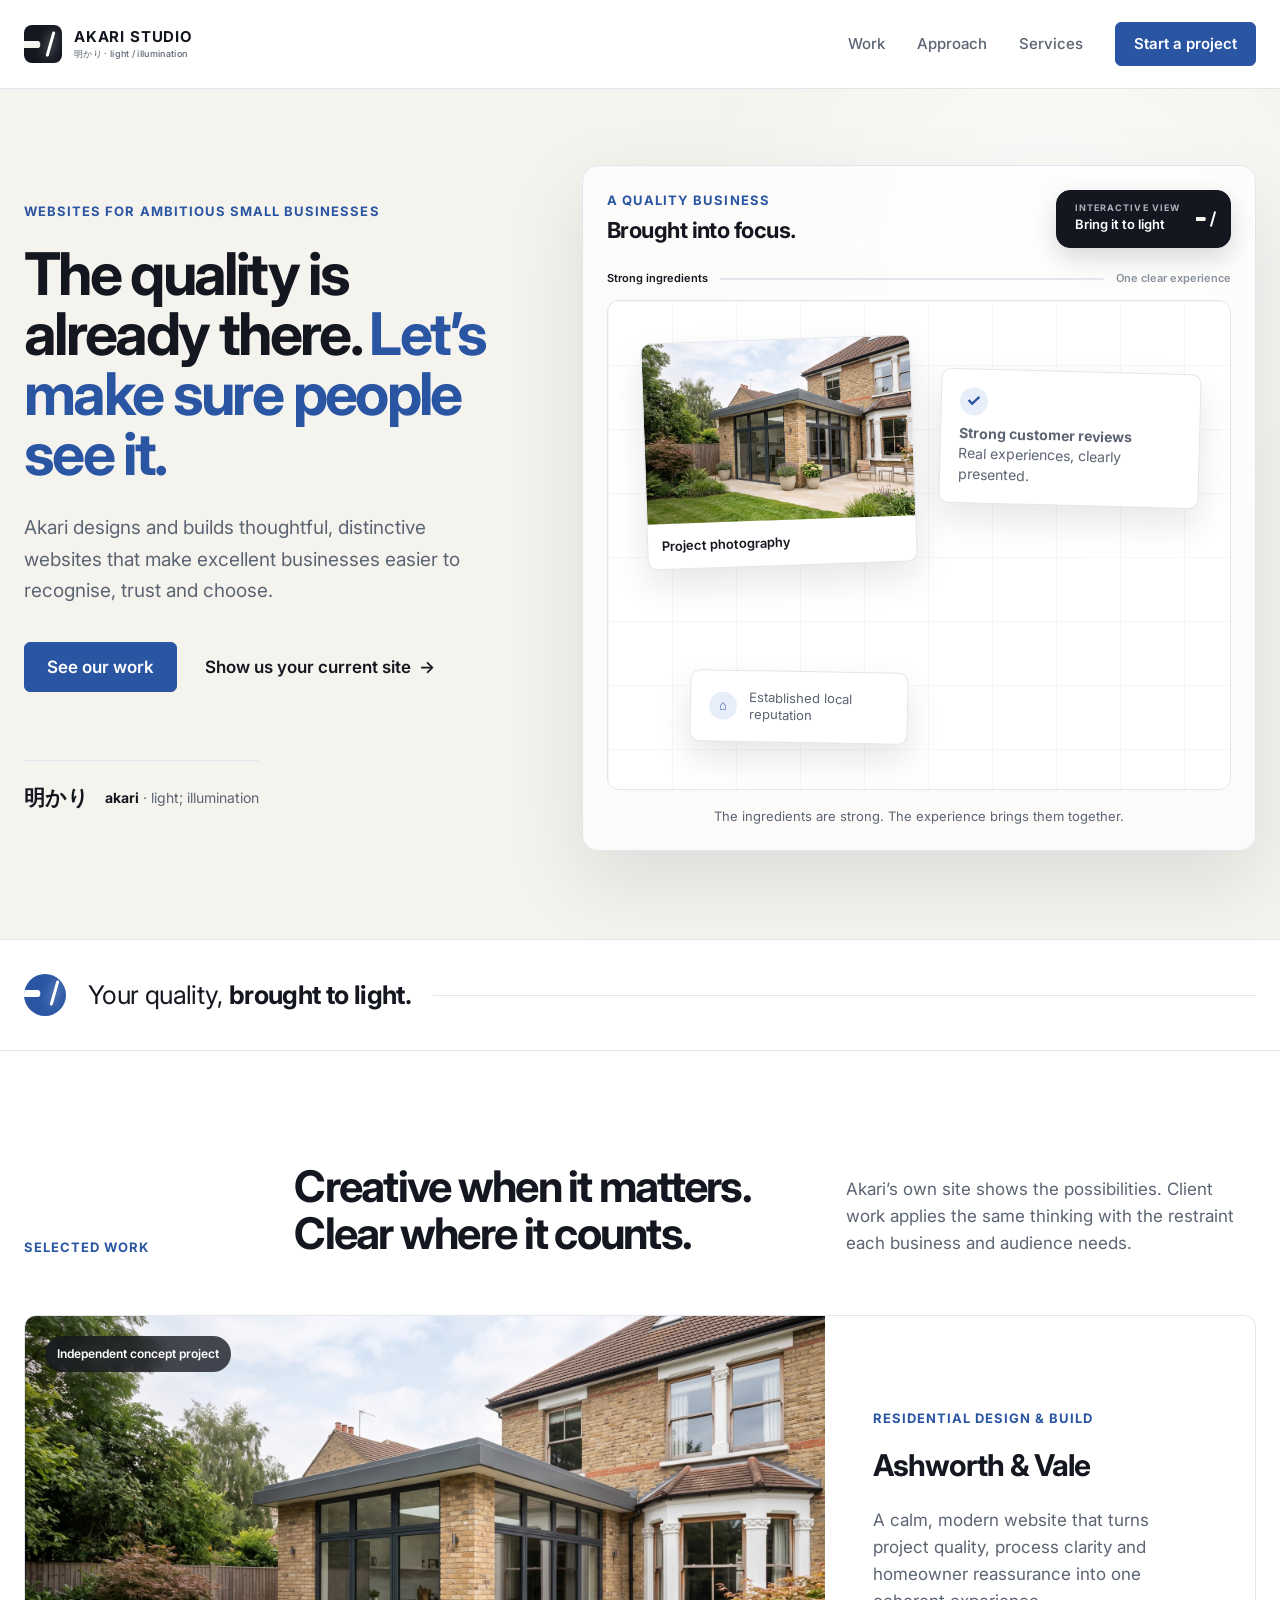
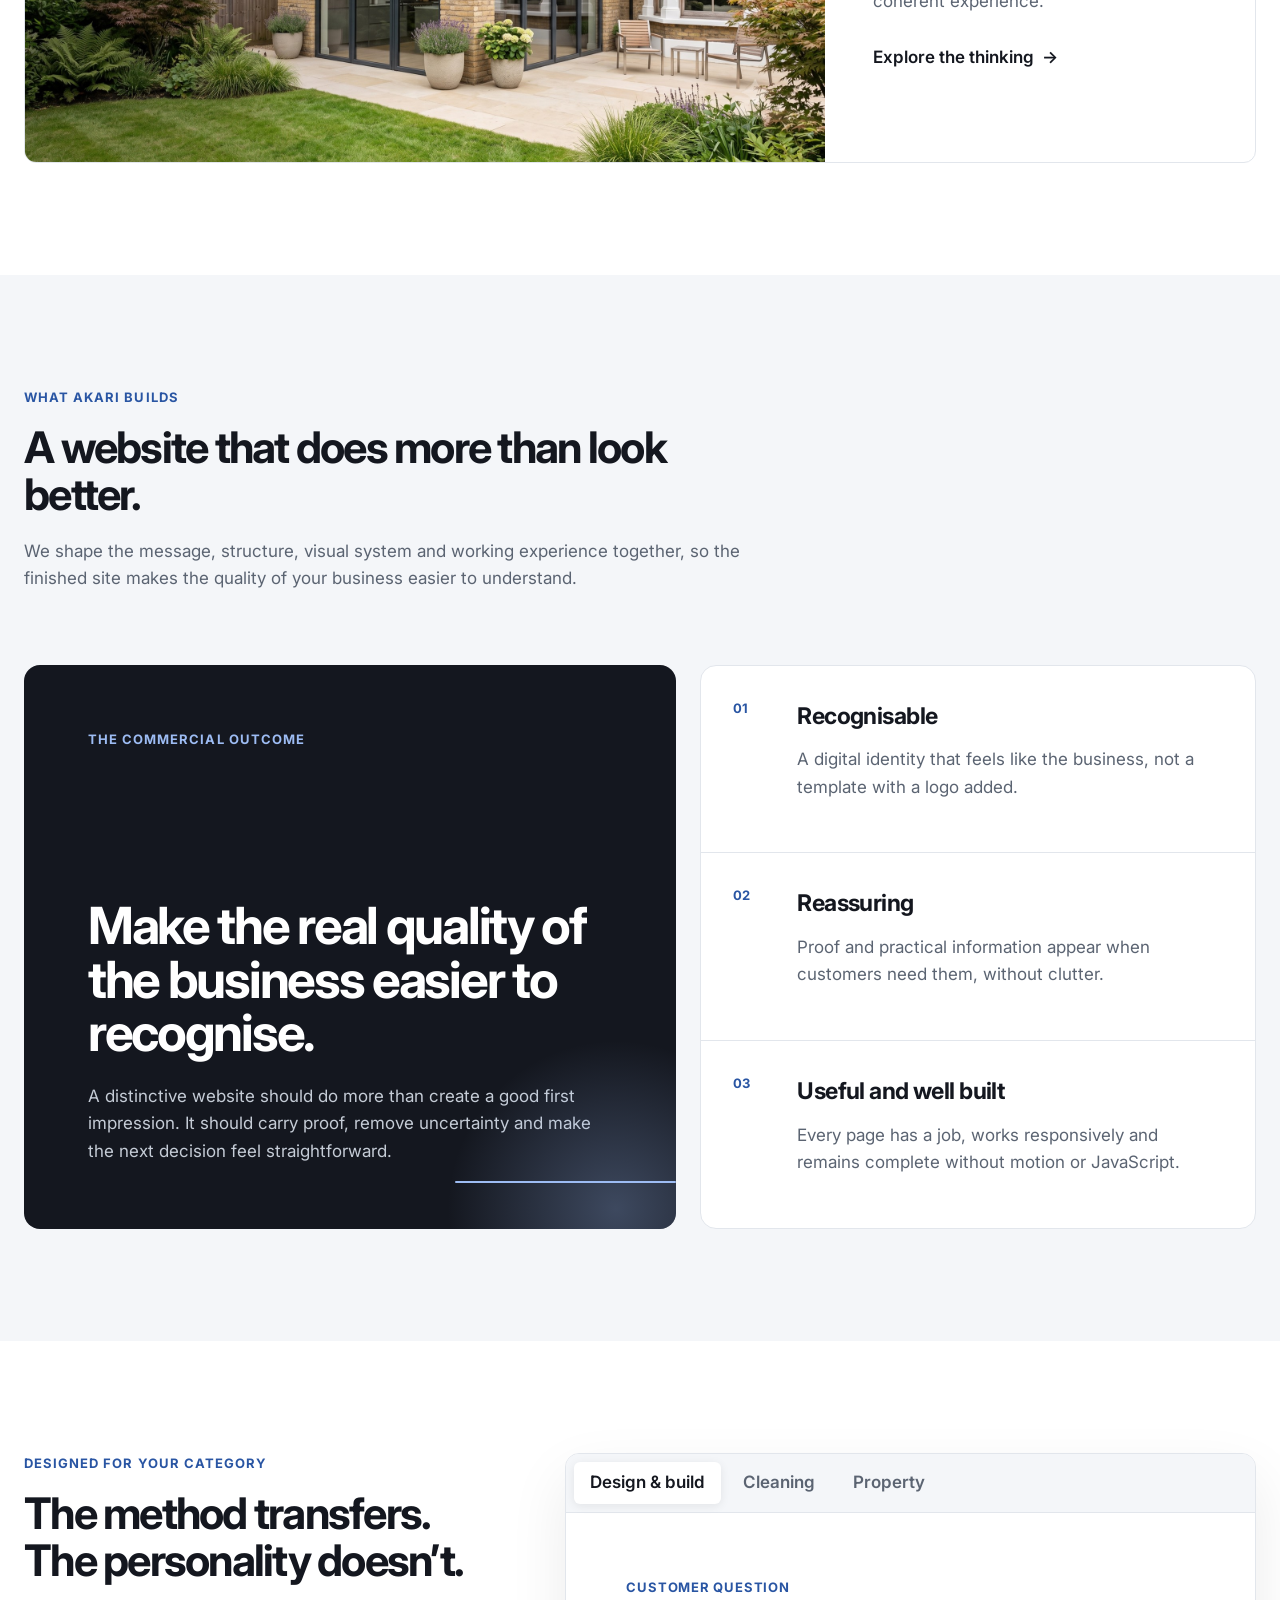
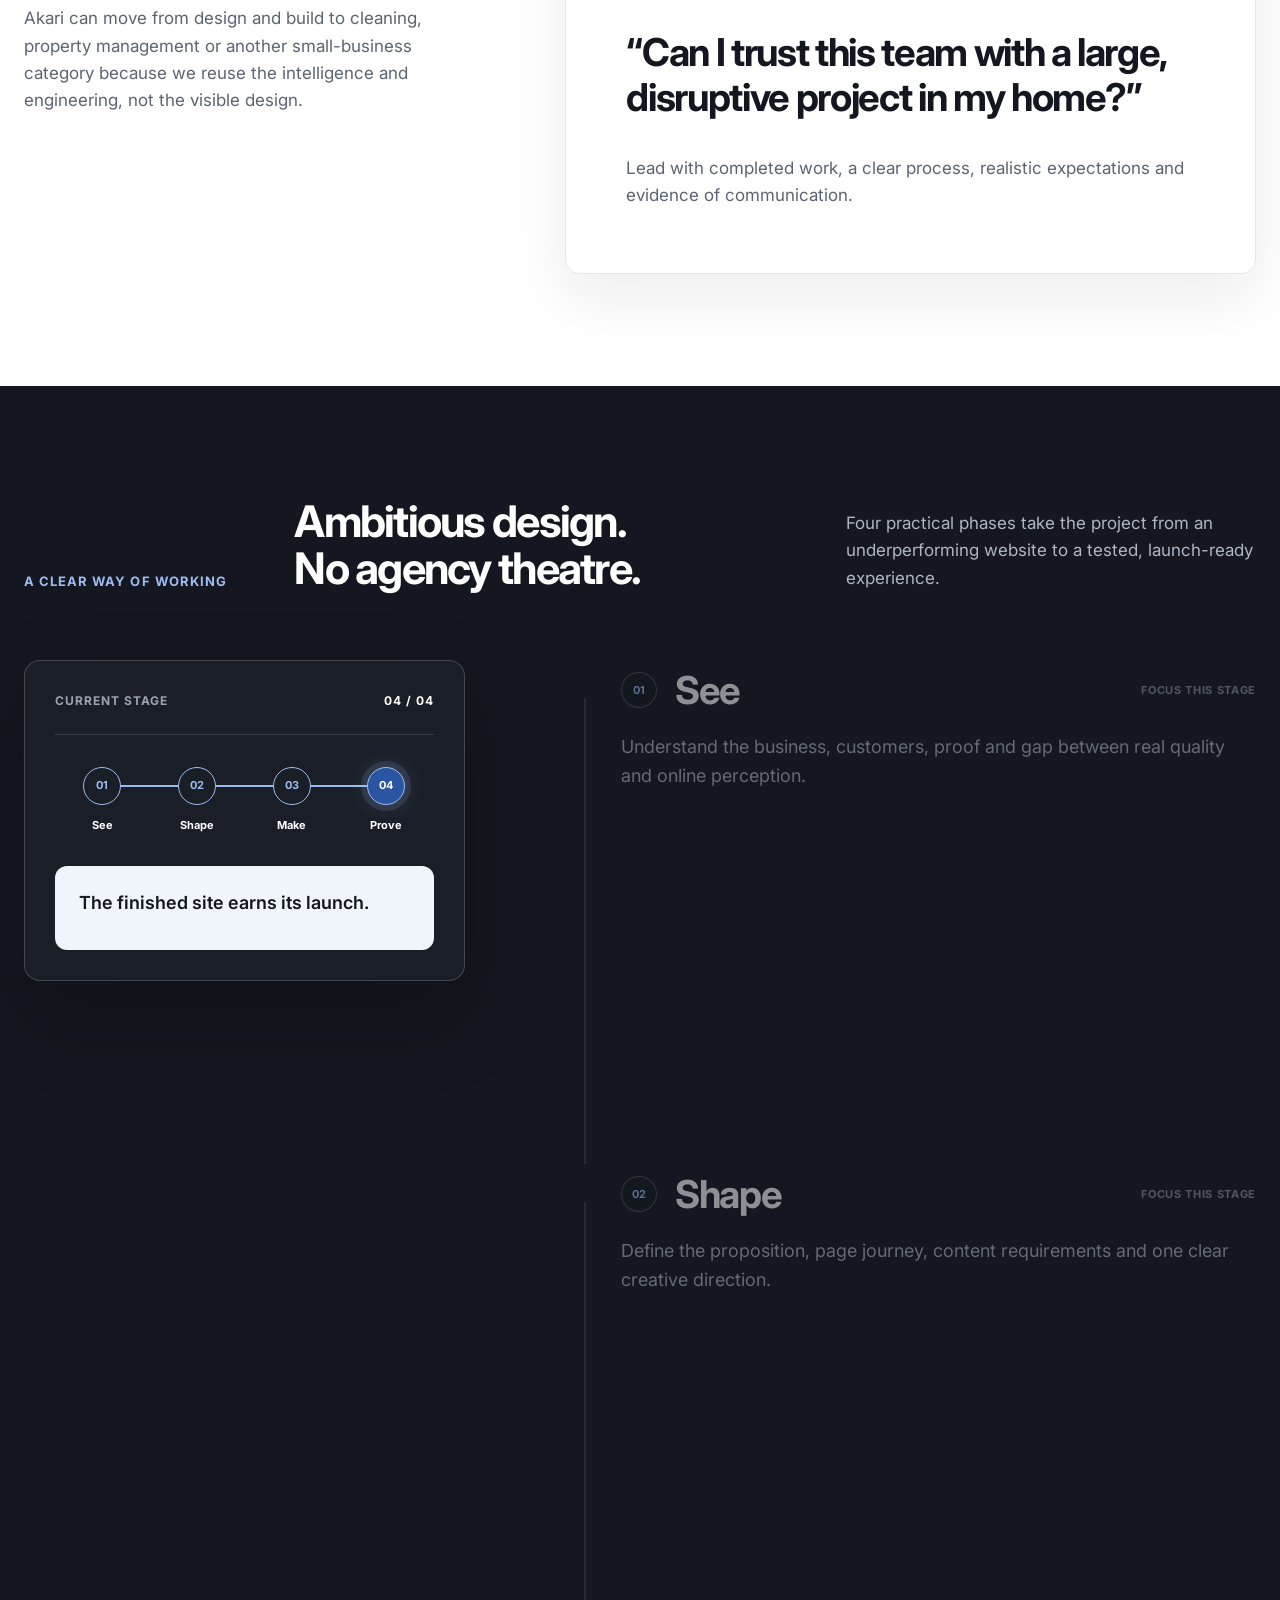
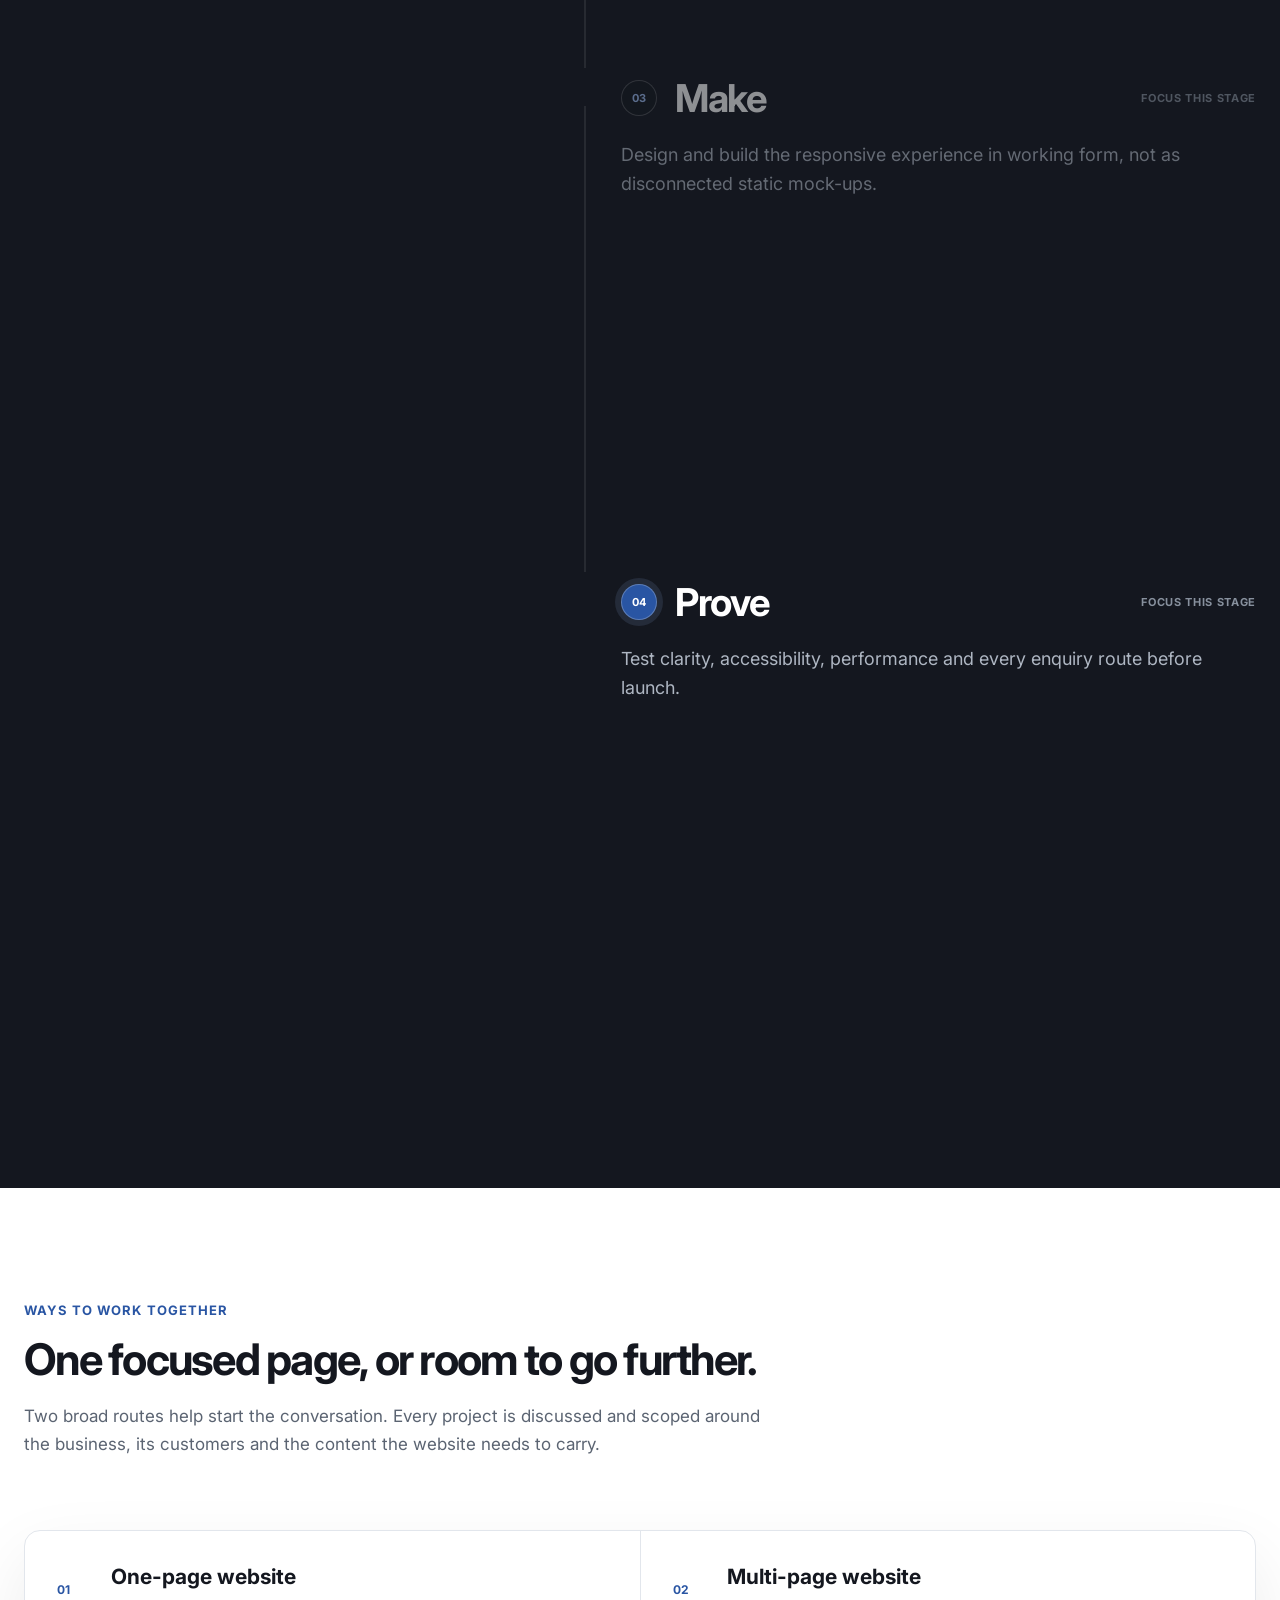
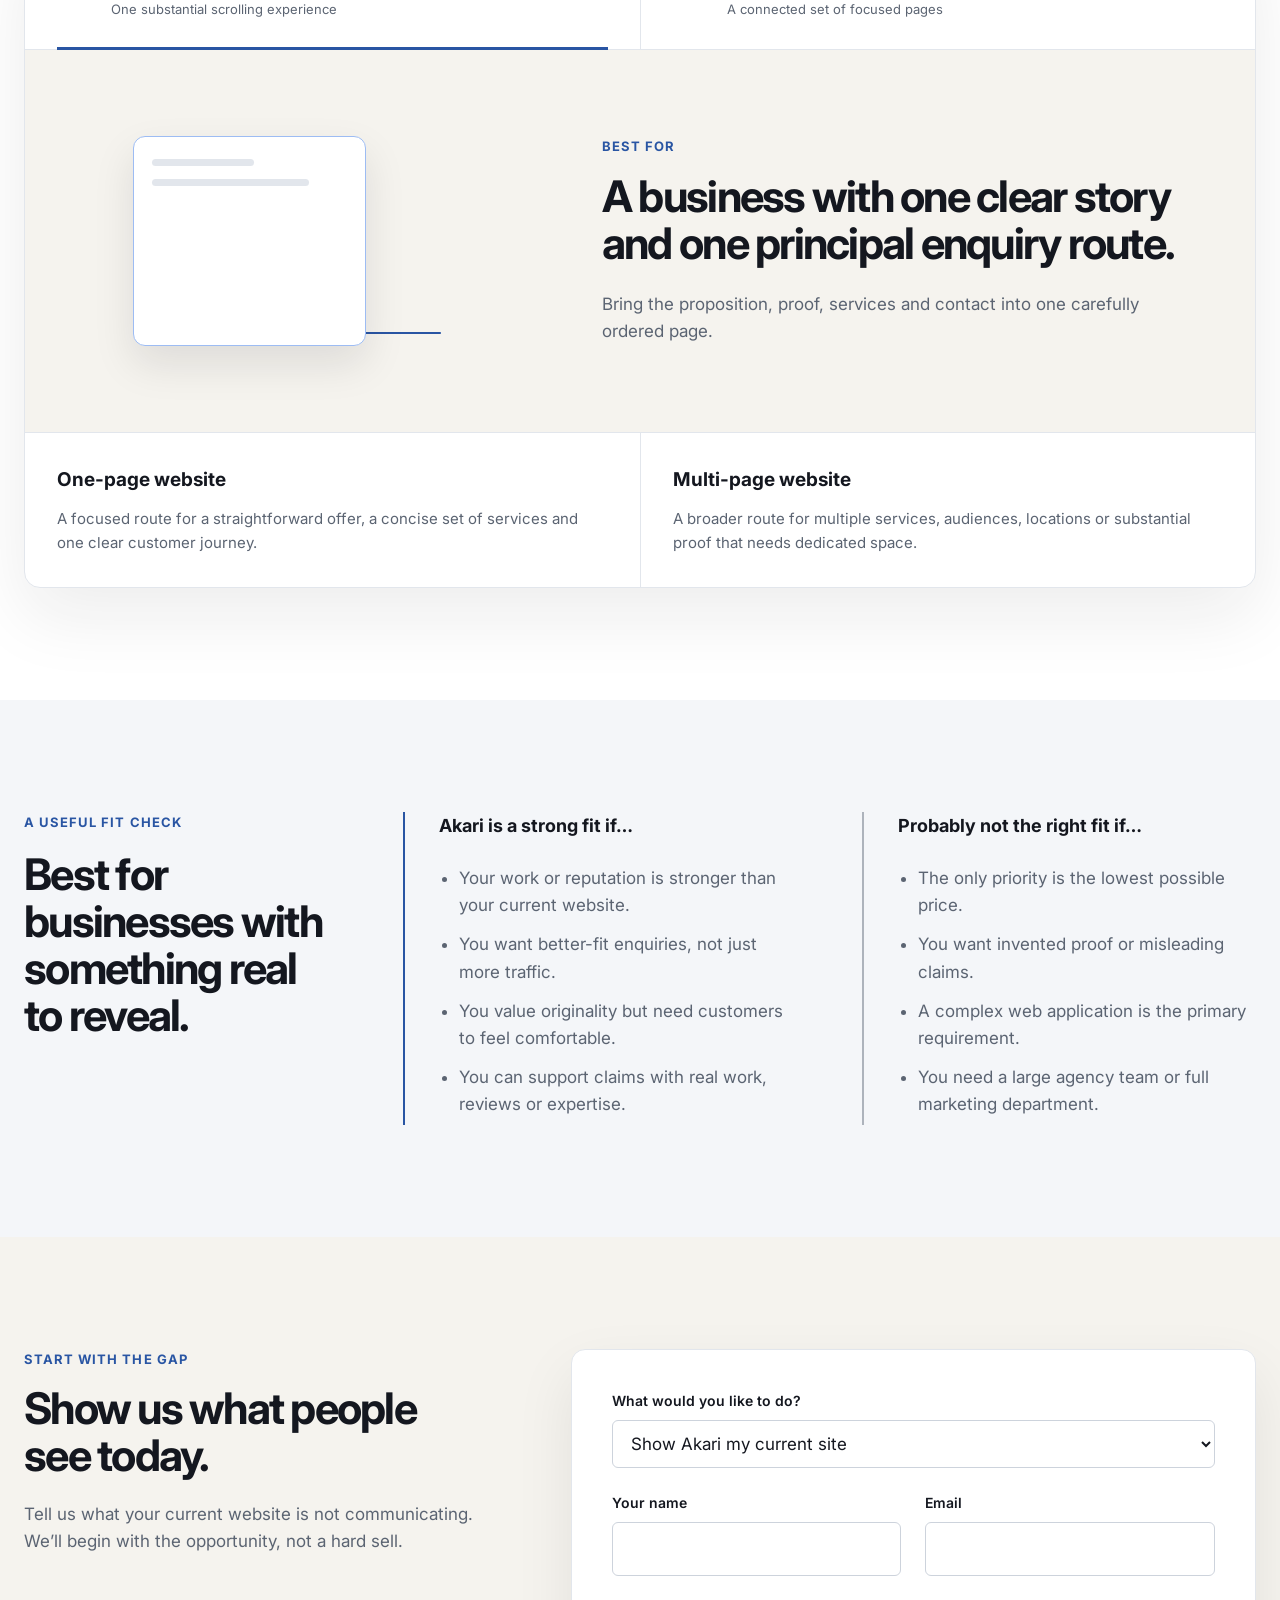
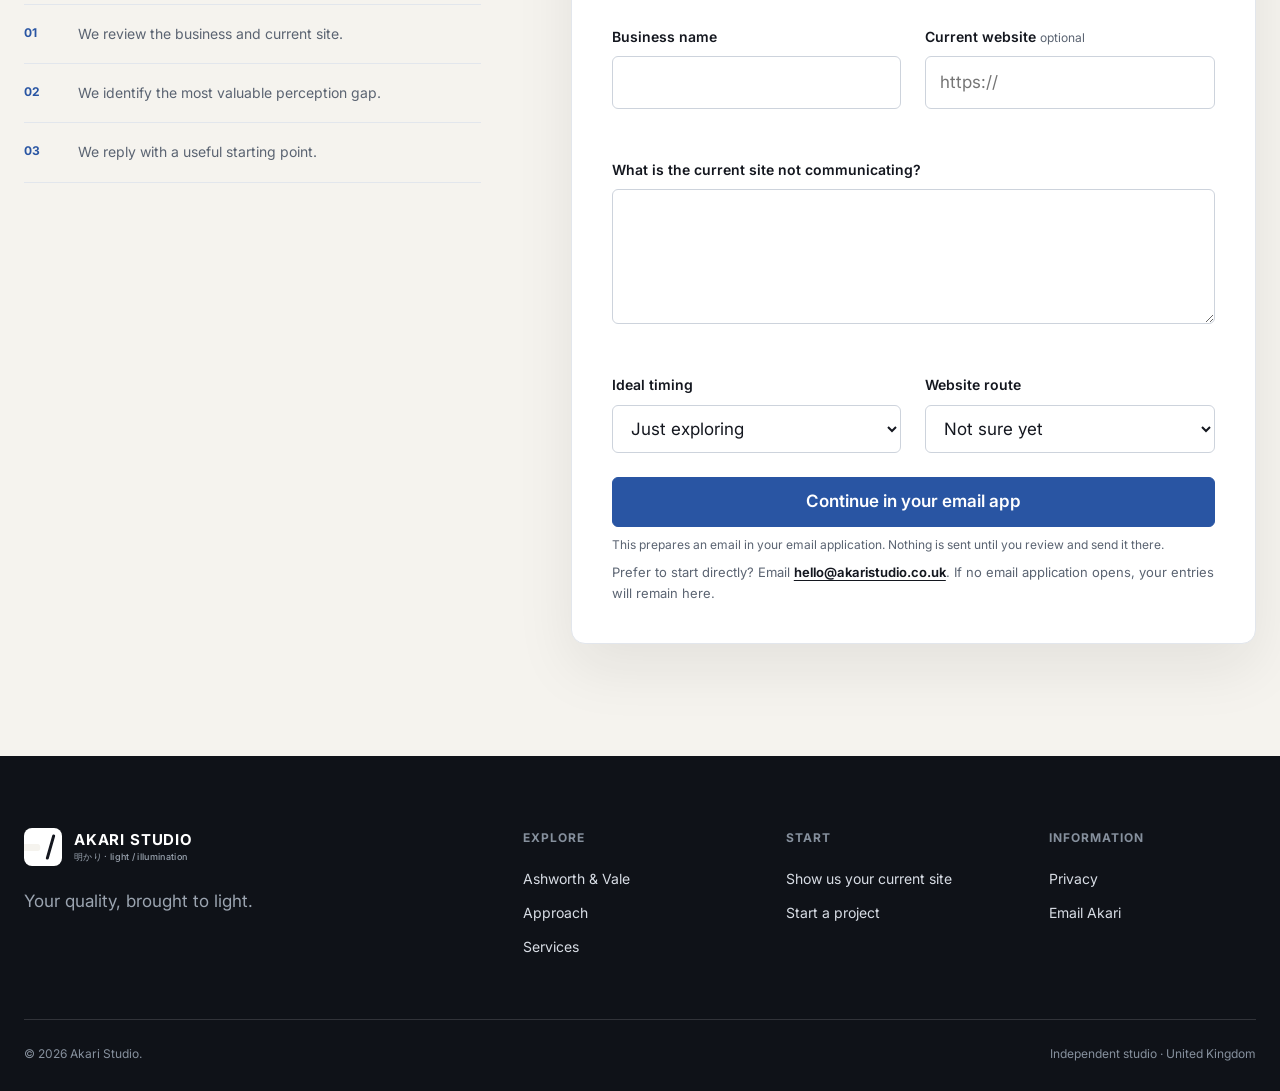
==== commit 9e86c7f1: "Remove em dashes from public site copy" ====
--- a/index.html
+++ b/index.html
@@ -8,12 +8,12 @@
     <link rel="canonical" href="https://akaristudio.co.uk/">
     <meta property="og:type" content="website">
     <meta property="og:site_name" content="Akari Studio">
-    <meta property="og:title" content="Akari Studio — Your quality, brought to light.">
+    <meta property="og:title" content="Akari Studio | Your quality, brought to light.">
     <meta property="og:description" content="Thoughtful, distinctive websites that make excellent small businesses easier to recognise, trust and choose.">
     <meta property="og:url" content="https://akaristudio.co.uk/">
     <meta property="og:image" content="https://akaristudio.co.uk/assets/images/akari-social-preview.png">
     <meta name="twitter:card" content="summary_large_image">
-    <title>Akari Studio — Your quality, brought to light.</title>
+    <title>Akari Studio | Your quality, brought to light.</title>
     <link rel="icon" href="assets/images/favicon.svg" type="image/svg+xml">
     <link rel="icon" href="assets/images/favicon-32.png" sizes="32x32" type="image/png">
     <link rel="apple-touch-icon" href="assets/images/apple-touch-icon.png">
@@ -61,7 +61,7 @@
           <a href="#ways-to-work">Services</a>
           <a href="#contact" data-contact-intent="review">Show us your current site</a>
           <a class="btn" href="#contact" data-contact-intent="project">Start a project</a>
-          <p><span lang="ja">明かり</span> — light / illumination</p>
+          <p><span lang="ja">明かり</span> · light / illumination</p>
         </div>
       </nav>
     </header>
@@ -81,7 +81,7 @@
 
             <div class="meaning">
               <span class="meaning__word" lang="ja">明かり</span>
-              <span><strong>akari</strong> — light; illumination</span>
+              <span><strong>akari</strong> · light; illumination</span>
             </div>
           </div>
 
@@ -191,7 +191,7 @@
           <div class="section-heading section-heading--stacked">
             <p class="eyebrow">What Akari builds</p>
             <h2 id="offer-title">A website that does more than look better.</h2>
-            <p>We shape the message, structure, visual system and working experience together—so the finished site makes the quality of your business easier to understand.</p>
+            <p>We shape the message, structure, visual system and working experience together, so the finished site makes the quality of your business easier to understand.</p>
           </div>
 
           <div class="outcome-composition">
@@ -202,7 +202,7 @@
               <span class="outcome-lead__line" aria-hidden="true"></span>
             </article>
             <div class="outcome-support">
-              <article><span>01</span><div><h3>Recognisable</h3><p>A digital identity that feels like the business—not a template with a logo added.</p></div></article>
+              <article><span>01</span><div><h3>Recognisable</h3><p>A digital identity that feels like the business, not a template with a logo added.</p></div></article>
               <article><span>02</span><div><h3>Reassuring</h3><p>Proof and practical information appear when customers need them, without clutter.</p></div></article>
               <article><span>03</span><div><h3>Useful and well built</h3><p>Every page has a job, works responsively and remains complete without motion or JavaScript.</p></div></article>
             </div>
@@ -215,7 +215,7 @@
           <div class="transfer-copy">
             <p class="eyebrow">Designed for your category</p>
             <h2 id="transfer-title">The method transfers.<br>The personality doesn’t.</h2>
-            <p>Akari can move from design and build to cleaning, property management or another small-business category because we reuse the intelligence and engineering—not the visible design.</p>
+            <p>Akari can move from design and build to cleaning, property management or another small-business category because we reuse the intelligence and engineering, not the visible design.</p>
           </div>
 
           <div class="question-switcher" data-question-switcher>
@@ -283,7 +283,7 @@
                 <button type="button" class="process-step__trigger" aria-pressed="false" data-process-control disabled>
                   <span>03</span><strong>Make</strong><small>Focus this stage</small>
                 </button>
-                <p>Design and build the responsive experience in working form—not as disconnected static mock-ups.</p>
+                <p>Design and build the responsive experience in working form, not as disconnected static mock-ups.</p>
                 <p class="process-step__result">The direction becomes a complete responsive experience.</p>
               </li>
               <li data-process-step data-process-index="3">
@@ -302,7 +302,7 @@
         <div class="container">
           <div class="section-heading section-heading--stacked">
             <p class="eyebrow">Ways to work together</p>
-            <h2 id="ways-title">One focused page—or room to go further.</h2>
+            <h2 id="ways-title">One focused page, or room to go further.</h2>
             <p>Two broad routes help start the conversation. Every project is discussed and scoped around the business, its customers and the content the website needs to carry.</p>
           </div>
 
@@ -377,7 +377,7 @@
           <div class="contact-copy">
             <p class="eyebrow">Start with the gap</p>
             <h2 id="contact-title">Show us what people see today.</h2>
-            <p>Tell us what your current website is not communicating. We’ll begin with the opportunity—not a hard sell.</p>
+            <p>Tell us what your current website is not communicating. We’ll begin with the opportunity, not a hard sell.</p>
 
             <div class="contact-expectations">
               <div><strong>01</strong><span>We review the business and current site.</span></div>
--- a/assets/css/styles.css
+++ b/assets/css/styles.css
@@ -3520,9 +3520,10 @@
     transition: none;
   }
 
-  body.is-illuminated .brand-line__rule::after,
-  body.is-work-reached .work-preview::before,
-  body.is-work-reached .project-preview__light {
+  .brand-line__rule::after,
+  .work-preview::before,
+  .project-preview__light,
+  .case-hero__image::after {
     transform: none;
   }
 
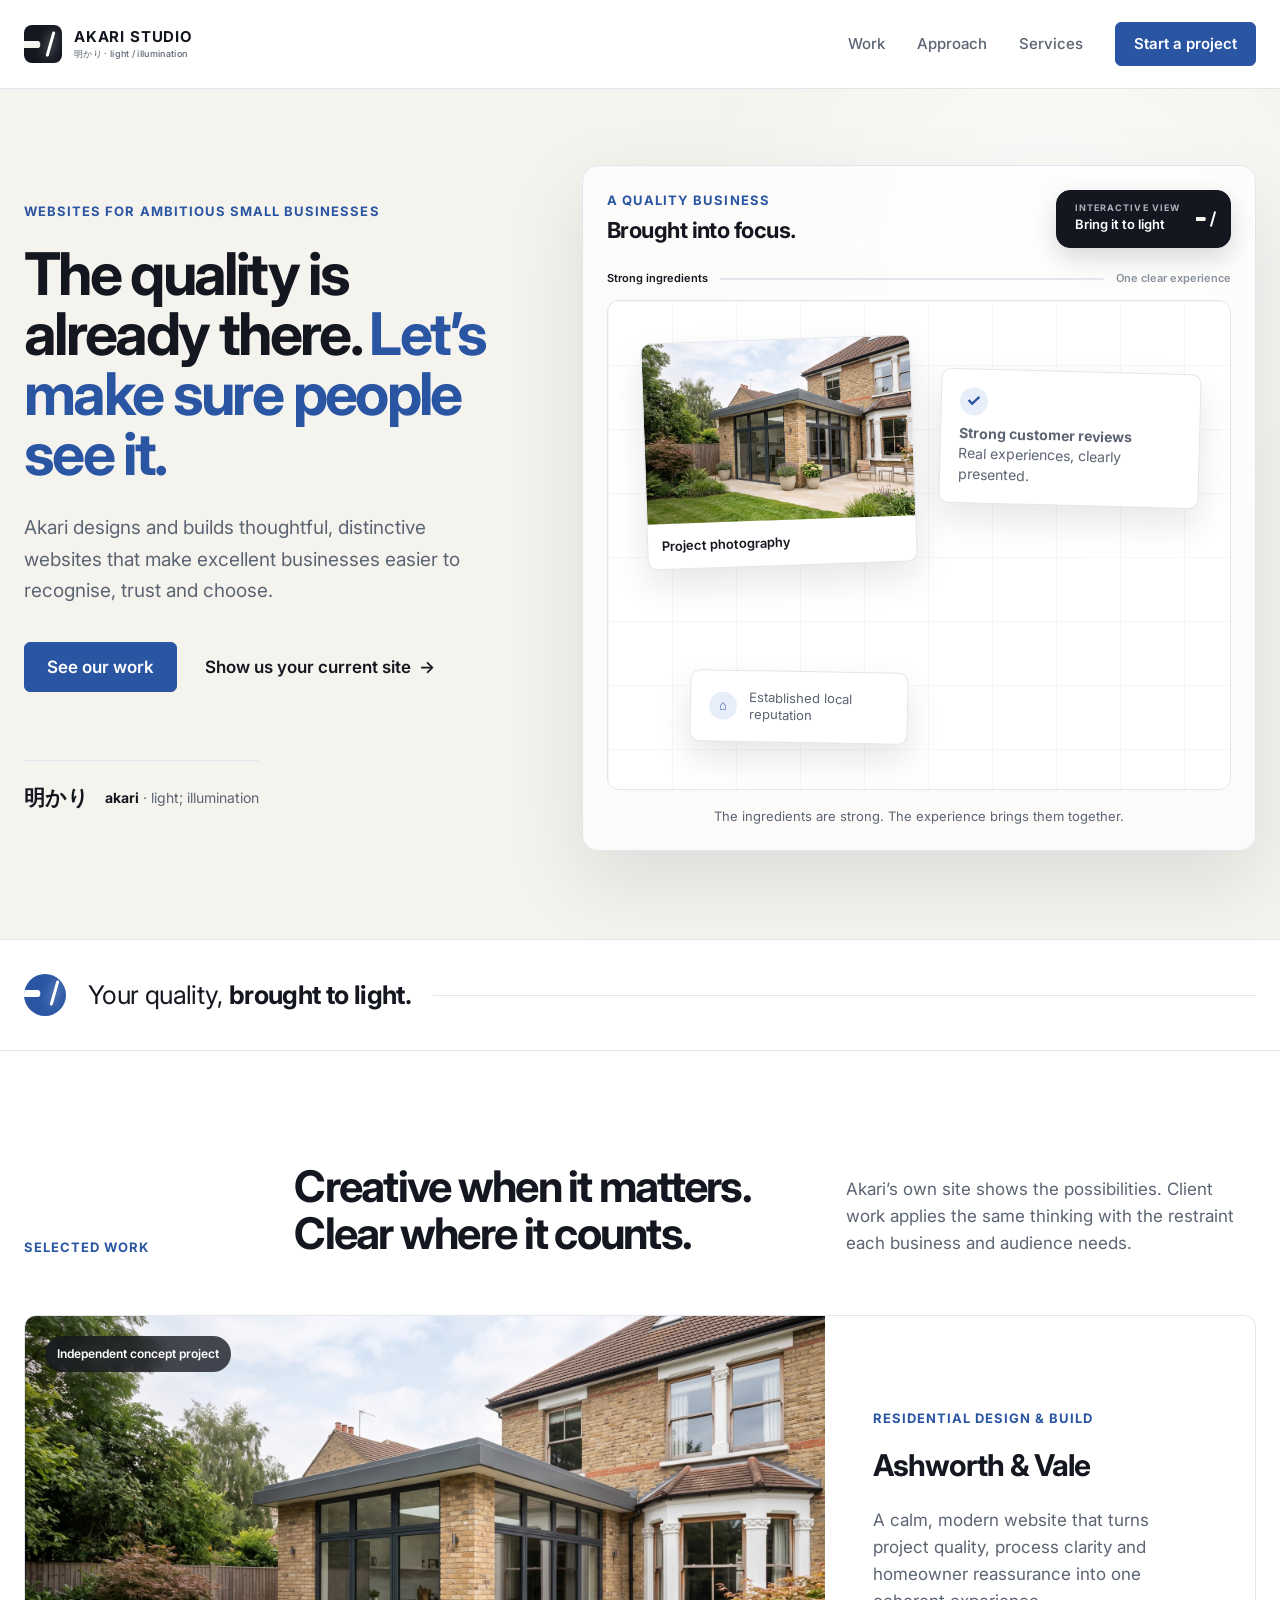
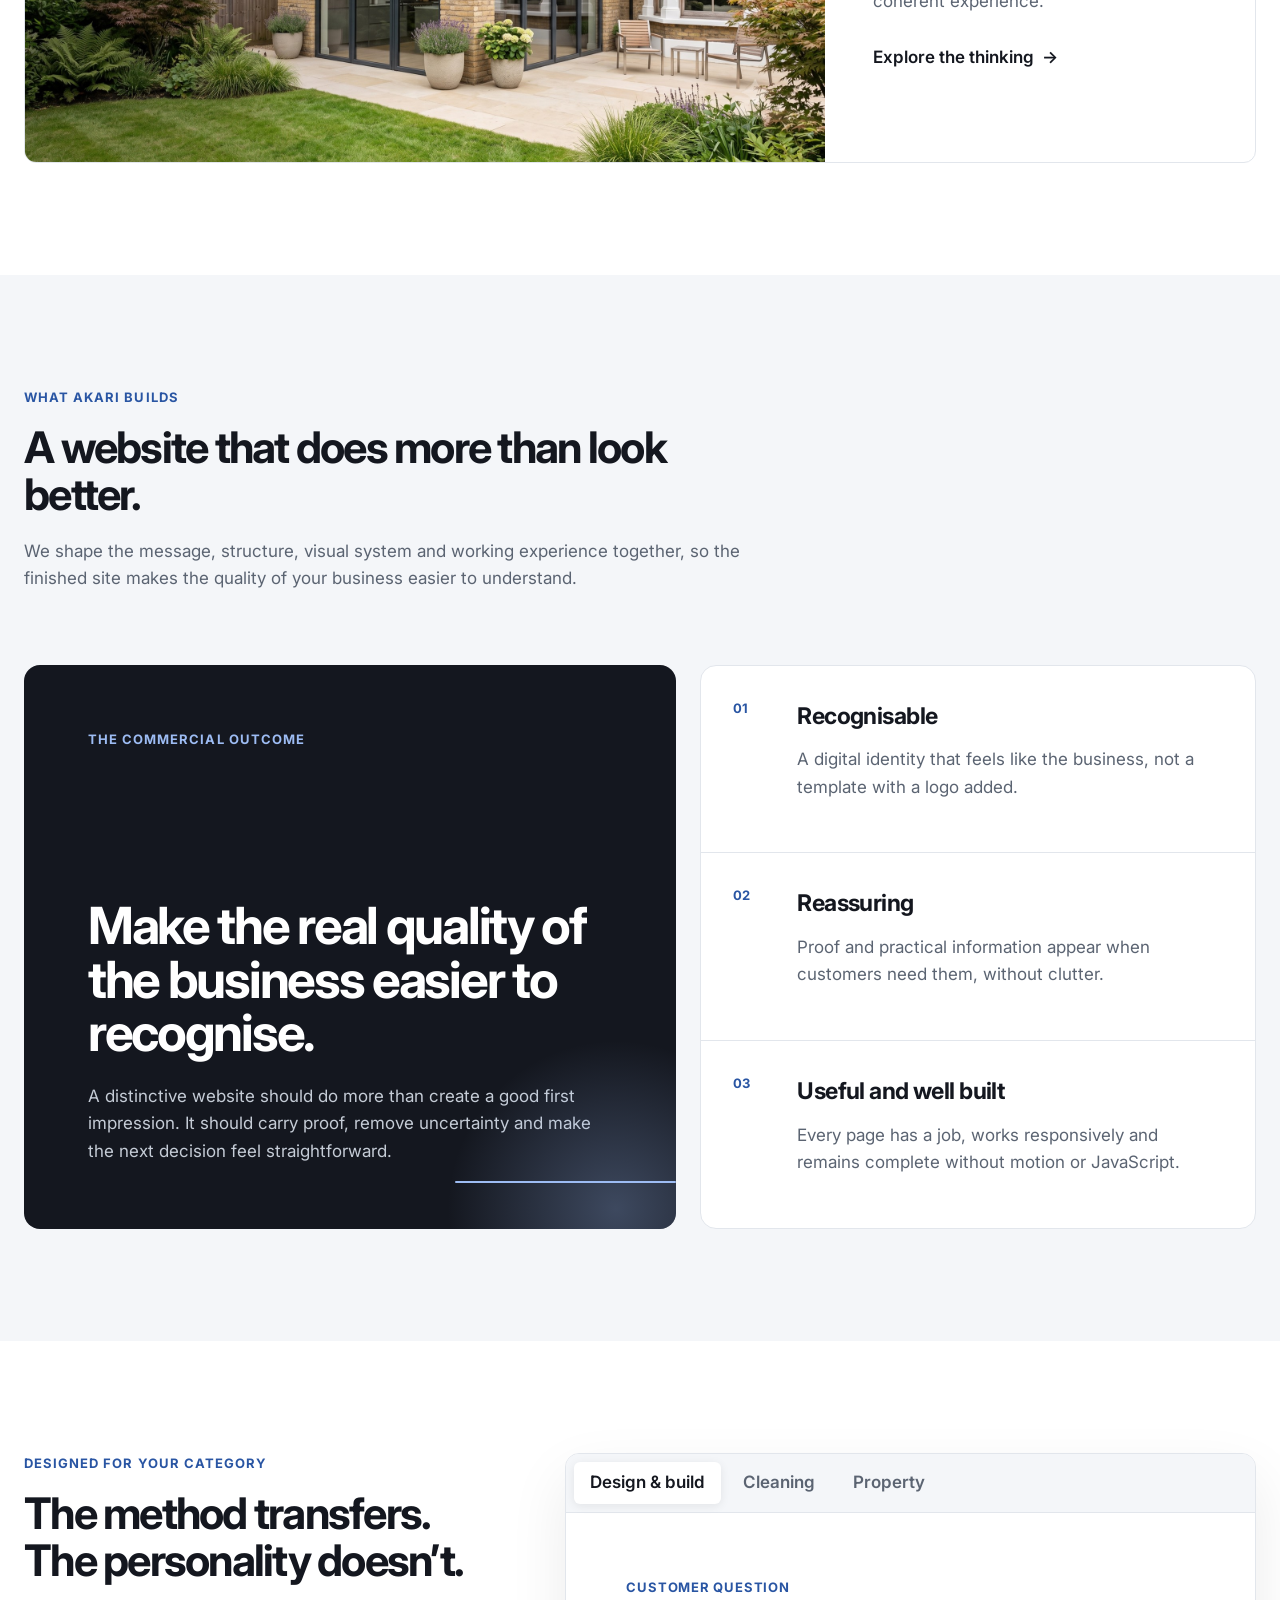
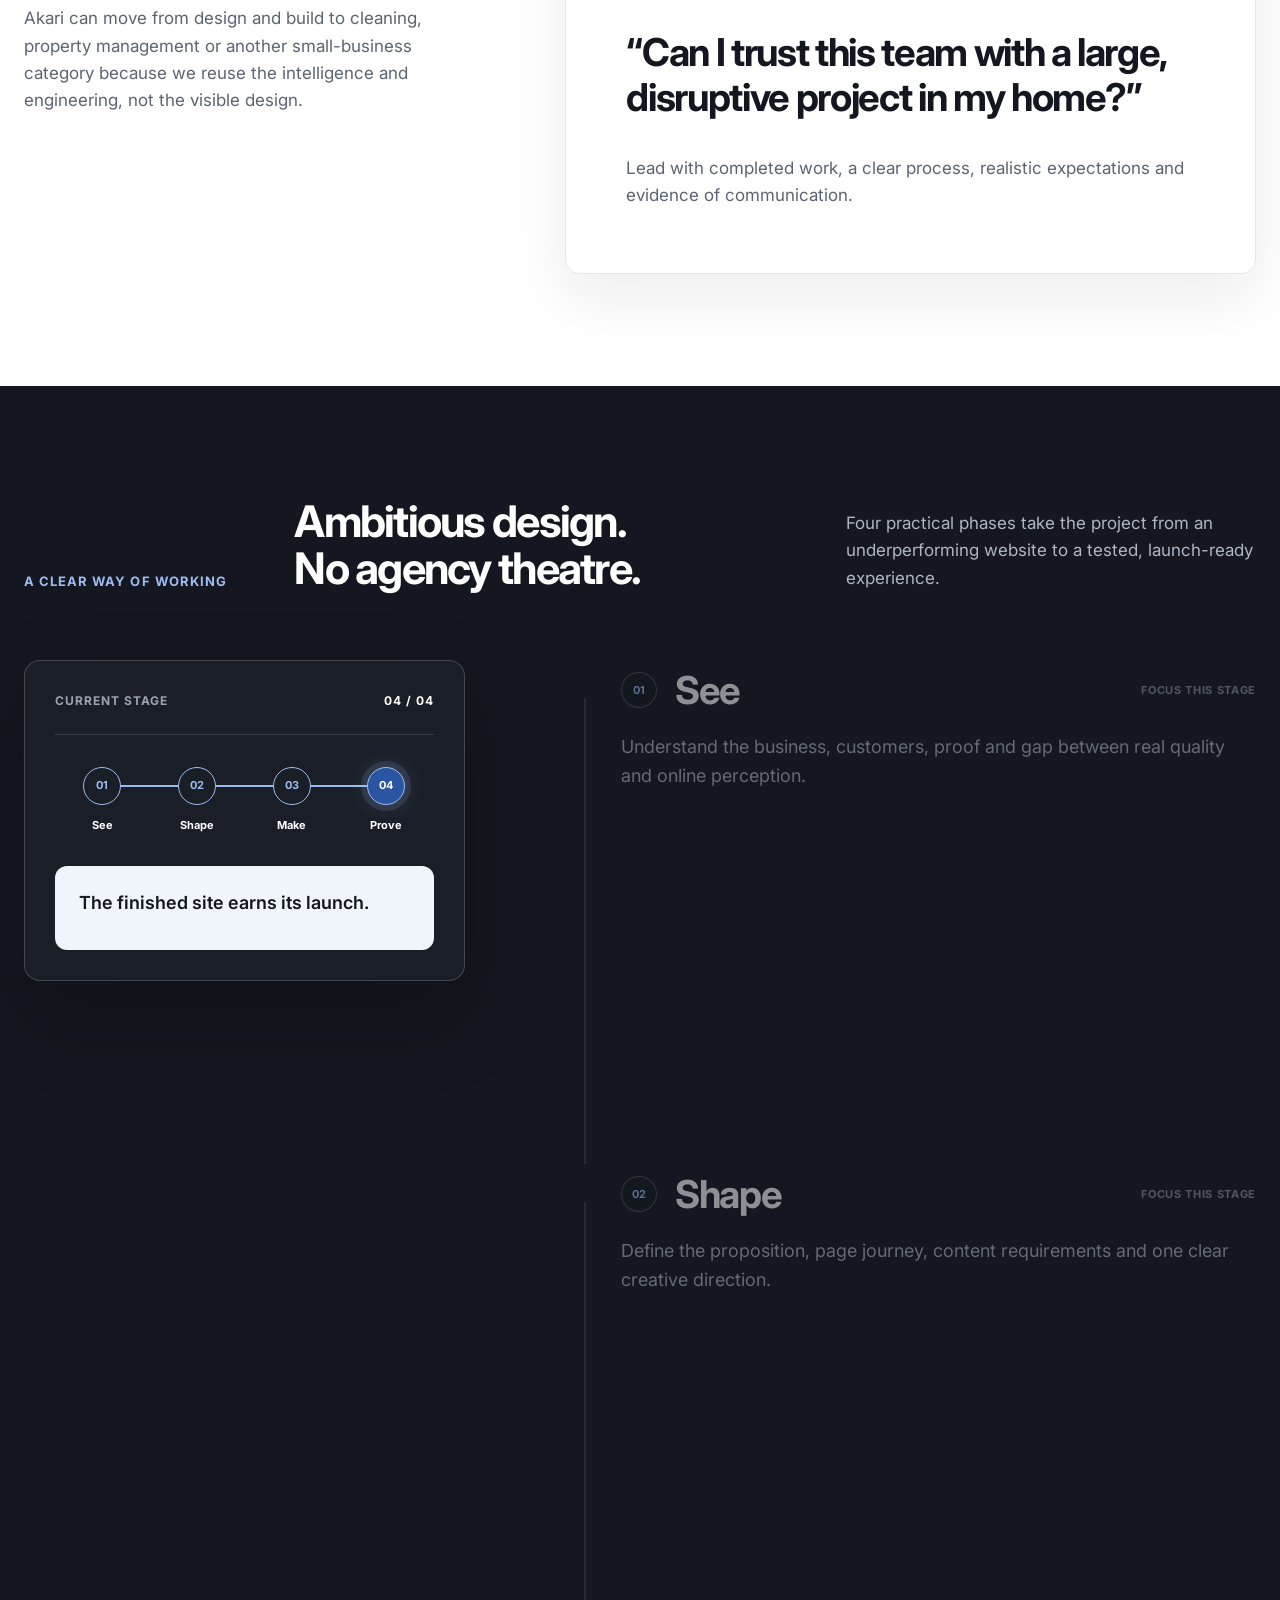
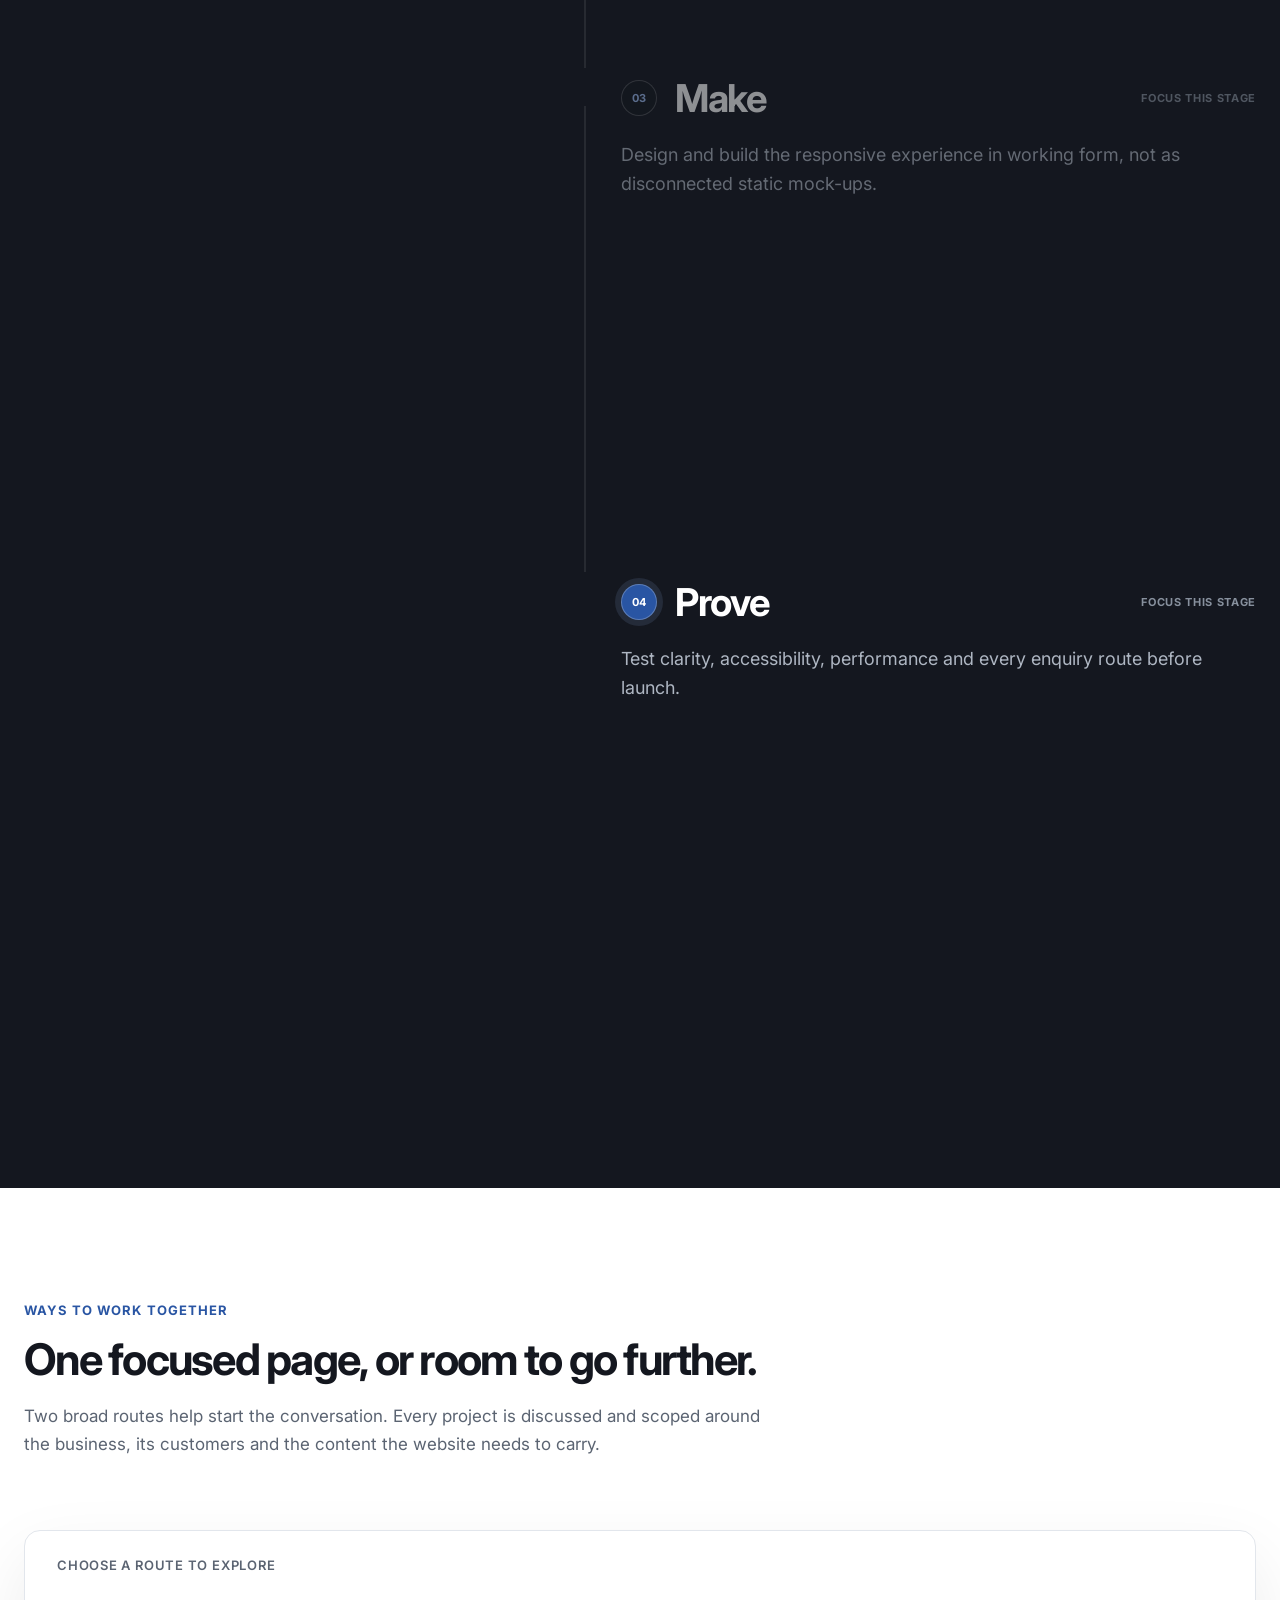
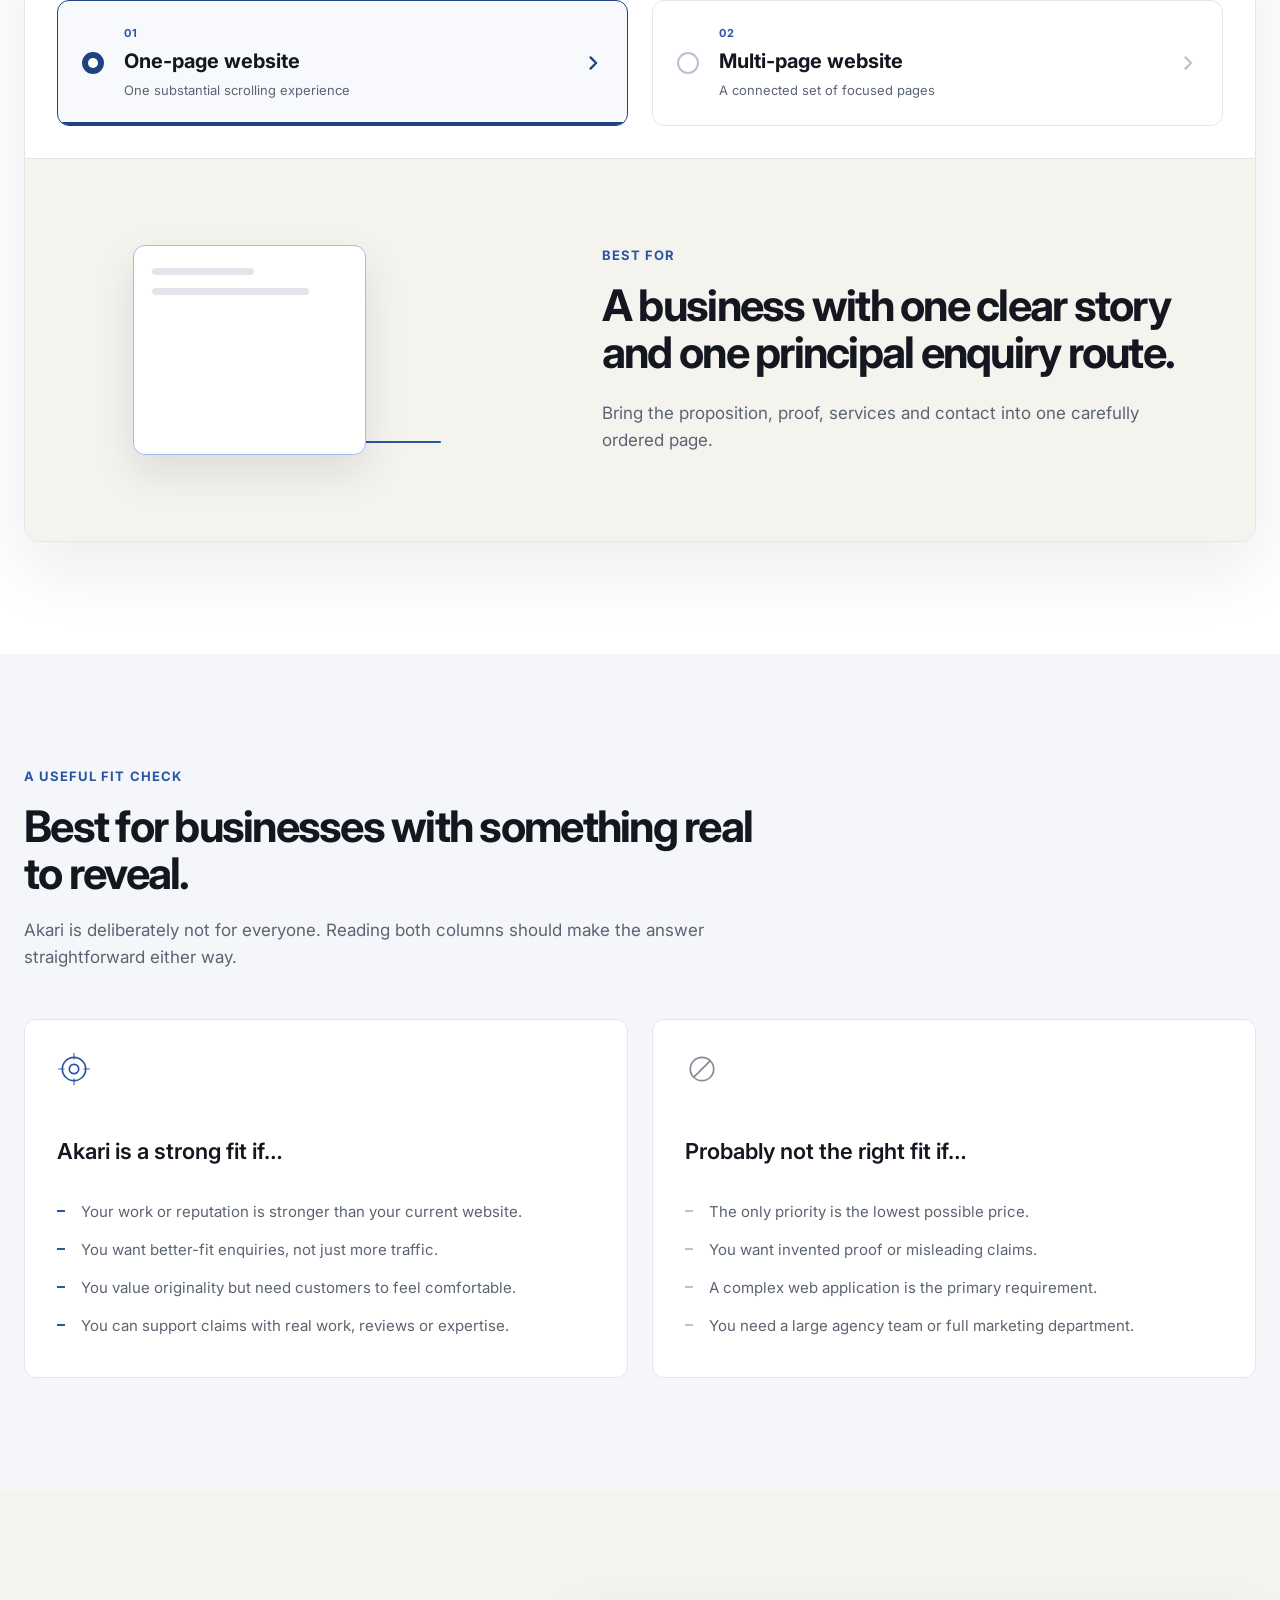
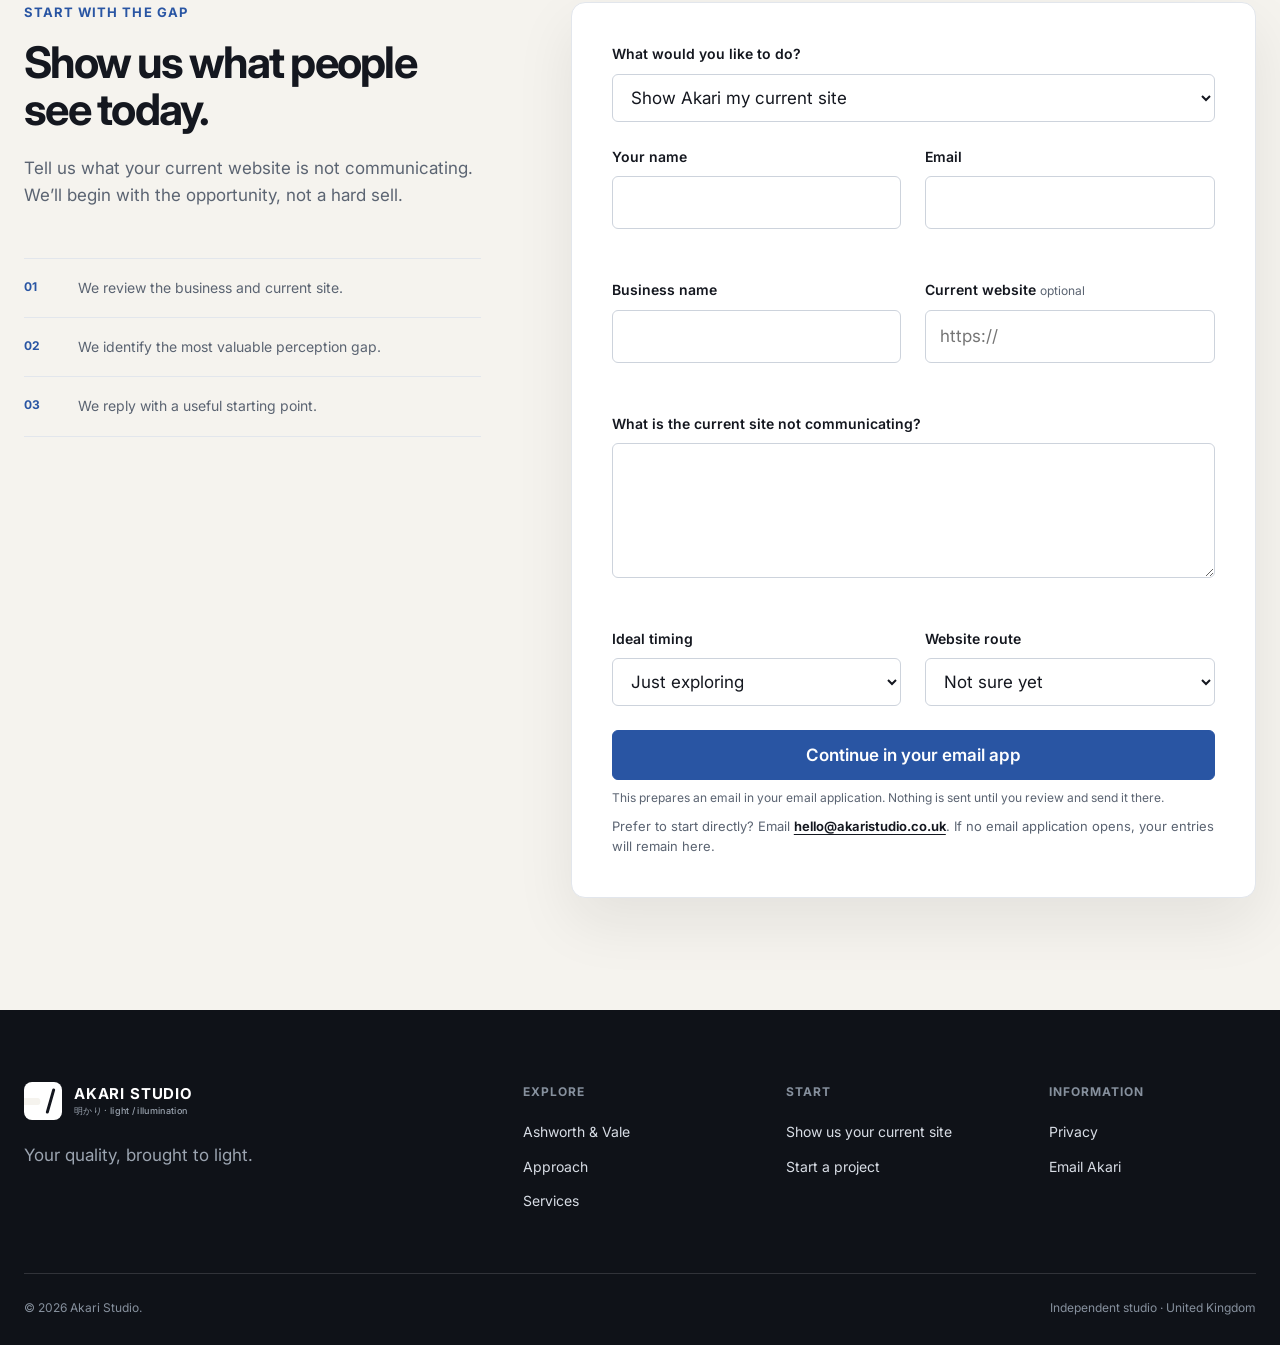
==== commit de233e67: "Add contrast-shift cards, live responsive preview, route and fit treatments Introduce one reusable ." ====
--- a/index.html
+++ b/index.html
@@ -20,8 +20,8 @@
     <link rel="preconnect" href="https://fonts.googleapis.com">
     <link rel="preconnect" href="https://fonts.gstatic.com" crossorigin>
     <link href="https://fonts.googleapis.com/css2?family=Inter:wght@400;500;600;700&display=swap" rel="stylesheet">
-    <link rel="stylesheet" href="assets/css/styles.css?v=20260801-1">
-    <script src="assets/js/main.js?v=20260801-1" defer></script>
+    <link rel="stylesheet" href="assets/css/styles.css?v=20260802-1">
+    <script src="assets/js/main.js?v=20260802-1" defer></script>
   </head>
   <body>
     <a class="skip-link" href="#main-content">Skip to main content</a>
@@ -307,18 +307,33 @@
           </div>
 
           <div class="route-comparison" data-route-comparison data-route="one-page">
-            <div class="route-options" role="radiogroup" aria-label="Explore website routes">
+            <p class="route-instruction" id="route-instruction">Choose a route to explore</p>
+            <div class="route-options" role="radiogroup" aria-label="Explore website routes" aria-describedby="route-instruction">
               <label class="route-option">
                 <input type="radio" name="website-route" value="one-page" checked data-route-select>
-                <span class="route-option__index">01</span>
-                <span class="route-option__copy"><strong>One-page website</strong><small>One substantial scrolling experience</small></span>
                 <span class="route-option__marker" aria-hidden="true"></span>
+                <span class="route-option__copy">
+                  <span class="route-option__index">01</span>
+                  <strong>One-page website</strong>
+                  <small>One substantial scrolling experience</small>
+                </span>
+                <span class="route-option__chevron" aria-hidden="true">
+                  <svg viewBox="0 0 16 16" fill="none"><path d="M6 3.5L10.5 8 6 12.5" stroke="currentColor" stroke-width="1.8" stroke-linecap="round" stroke-linejoin="round"/></svg>
+                </span>
+                <span class="route-option__underline" aria-hidden="true"></span>
               </label>
               <label class="route-option">
                 <input type="radio" name="website-route" value="multi-page" data-route-select>
-                <span class="route-option__index">02</span>
-                <span class="route-option__copy"><strong>Multi-page website</strong><small>A connected set of focused pages</small></span>
                 <span class="route-option__marker" aria-hidden="true"></span>
+                <span class="route-option__copy">
+                  <span class="route-option__index">02</span>
+                  <strong>Multi-page website</strong>
+                  <small>A connected set of focused pages</small>
+                </span>
+                <span class="route-option__chevron" aria-hidden="true">
+                  <svg viewBox="0 0 16 16" fill="none"><path d="M6 3.5L10.5 8 6 12.5" stroke="currentColor" stroke-width="1.8" stroke-linecap="round" stroke-linejoin="round"/></svg>
+                </span>
+                <span class="route-option__underline" aria-hidden="true"></span>
               </label>
             </div>
 
@@ -336,38 +351,50 @@
                 <p data-route-description>Bring the proposition, proof, services and contact into one carefully ordered page.</p>
               </div>
             </div>
-
-            <div class="route-facts">
-              <article><h3>One-page website</h3><p>A focused route for a straightforward offer, a concise set of services and one clear customer journey.</p></article>
-              <article><h3>Multi-page website</h3><p>A broader route for multiple services, audiences, locations or substantial proof that needs dedicated space.</p></article>
-            </div>
           </div>
         </div>
       </section>
 
       <section class="fit-section section-alt" aria-labelledby="fit-title">
-        <div class="container fit-grid">
-          <div>
+        <div class="container">
+          <div class="section-heading section-heading--stacked">
             <p class="eyebrow">A useful fit check</p>
             <h2 id="fit-title">Best for businesses with something real to reveal.</h2>
-          </div>
-          <div class="fit-list">
-            <h3>Akari is a strong fit if…</h3>
-            <ul>
-              <li>Your work or reputation is stronger than your current website.</li>
-              <li>You want better-fit enquiries, not just more traffic.</li>
-              <li>You value originality but need customers to feel comfortable.</li>
-              <li>You can support claims with real work, reviews or expertise.</li>
-            </ul>
-          </div>
-          <div class="fit-list fit-list--muted">
-            <h3>Probably not the right fit if…</h3>
-            <ul>
-              <li>The only priority is the lowest possible price.</li>
-              <li>You want invented proof or misleading claims.</li>
-              <li>A complex web application is the primary requirement.</li>
-              <li>You need a large agency team or full marketing department.</li>
-            </ul>
+            <p>Akari is deliberately not for everyone. Reading both columns should make the answer straightforward either way.</p>
+          </div>
+
+          <div class="fit-pair">
+            <article class="fit-card shift-card shift-card--block fit-card--yes">
+              <span class="shift-card__icon" aria-hidden="true">
+                <svg viewBox="0 0 32 32" fill="none"><circle cx="16" cy="16" r="11" stroke="currentColor" stroke-width="1.6"/><circle cx="16" cy="16" r="4.4" stroke="currentColor" stroke-width="1.6"/><path d="M16 1.5v5M16 25.5v5M1.5 16h5M25.5 16h5" stroke="currentColor" stroke-width="1.6" stroke-linecap="round" opacity=".6"/></svg>
+              </span>
+              <div class="shift-card__body">
+                <h3>Akari is a strong fit if…</h3>
+                <ul class="fit-card__list">
+                  <li>Your work or reputation is stronger than your current website.</li>
+                  <li>You want better-fit enquiries, not just more traffic.</li>
+                  <li>You value originality but need customers to feel comfortable.</li>
+                  <li>You can support claims with real work, reviews or expertise.</li>
+                </ul>
+              </div>
+              <span class="shift-card__line" aria-hidden="true"></span>
+            </article>
+
+            <article class="fit-card shift-card shift-card--block fit-card--no">
+              <span class="shift-card__icon" aria-hidden="true">
+                <svg viewBox="0 0 32 32" fill="none"><circle cx="16" cy="16" r="11" stroke="currentColor" stroke-width="1.6" opacity=".75"/><path d="M9 23L23 9" stroke="currentColor" stroke-width="1.6" stroke-linecap="round" opacity=".75"/></svg>
+              </span>
+              <div class="shift-card__body">
+                <h3>Probably not the right fit if…</h3>
+                <ul class="fit-card__list">
+                  <li>The only priority is the lowest possible price.</li>
+                  <li>You want invented proof or misleading claims.</li>
+                  <li>A complex web application is the primary requirement.</li>
+                  <li>You need a large agency team or full marketing department.</li>
+                </ul>
+              </div>
+              <span class="shift-card__line" aria-hidden="true"></span>
+            </article>
           </div>
         </div>
       </section>
--- a/assets/css/styles.css
+++ b/assets/css/styles.css
@@ -1711,25 +1711,47 @@
   box-shadow: 0 28px 70px rgb(20 23 31 / 8%);
 }
 
+.route-instruction {
+  padding: var(--space-4) var(--space-5) 0;
+  color: var(--color-muted);
+  font-size: 13px;
+  font-weight: 600;
+  letter-spacing: 0.06em;
+  text-transform: uppercase;
+}
+
 .route-options {
   display: grid;
+  padding: var(--space-4) var(--space-5) var(--space-5);
   grid-template-columns: 1fr 1fr;
+  gap: var(--space-4);
   border-bottom: 1px solid var(--color-border);
 }
 
 .route-option {
   position: relative;
   display: grid;
-  min-height: 118px;
-  padding: var(--space-4) var(--space-5);
-  grid-template-columns: 38px 1fr;
+  min-height: 108px;
+  padding: var(--space-4);
+  grid-template-columns: 26px 1fr 20px;
   gap: var(--space-3);
   align-items: center;
+  overflow: hidden;
+  border: 1.5px solid var(--color-border);
+  border-radius: var(--radius-panel);
+  background: #fff;
   cursor: pointer;
-}
-
-.route-option + .route-option {
-  border-left: 1px solid var(--color-border);
+  transition:
+    border-color var(--motion-micro) var(--ease-interface),
+    background-color var(--motion-micro) var(--ease-interface),
+    box-shadow var(--motion-micro) var(--ease-interface),
+    transform var(--motion-micro) var(--ease-luminous);
+}
+
+.route-option:hover {
+  border-color: var(--color-accent);
+  box-shadow: 0 10px 26px rgb(20 23 31 / 8%);
+  transform: translateY(-2px);
 }
 
 .route-option input {
@@ -1741,22 +1763,62 @@
 
 .route-option:has(input:focus-visible) {
   outline: 3px solid rgb(41 85 163 / 42%);
-  outline-offset: -5px;
+  outline-offset: 2px;
+}
+
+/* Visible selection marker: a real radio dot, not colour alone */
+.route-option__marker {
+  position: relative;
+  width: 22px;
+  height: 22px;
+  border: 2px solid #b9c2d0;
+  border-radius: 50%;
+  transition:
+    border-color var(--motion-micro) var(--ease-interface),
+    background-color var(--motion-micro) var(--ease-interface);
+}
+
+.route-option__marker::after {
+  position: absolute;
+  width: 10px;
+  height: 10px;
+  left: 50%;
+  top: 50%;
+  border-radius: 50%;
+  background: #fff;
+  content: "";
+  opacity: 0;
+  transform: translate(-50%, -50%) scale(0.4);
+  transition:
+    opacity var(--motion-micro) var(--ease-interface),
+    transform var(--motion-micro) var(--ease-luminous);
+}
+
+.route-option:has(input:checked) .route-option__marker {
+  border-color: var(--color-accent-hover);
+  background: var(--color-accent-hover);
+}
+
+.route-option:has(input:checked) .route-option__marker::after {
+  opacity: 1;
+  transform: translate(-50%, -50%) scale(1);
 }
 
 .route-option__index {
+  display: block;
   color: var(--color-accent);
-  font-size: 12px;
+  font-size: 11px;
   font-weight: 700;
+  letter-spacing: 0.1em;
 }
 
 .route-option__copy {
   display: grid;
-  gap: 5px;
+  gap: 3px;
 }
 
 .route-option__copy strong {
-  font-size: 21px;
+  font-size: 20px;
 }
 
 .route-option__copy small {
@@ -1764,19 +1826,52 @@
   font-size: 13px;
 }
 
-.route-option__marker {
+.route-option__chevron {
+  display: flex;
+  width: 20px;
+  height: 20px;
+  align-items: center;
+  justify-content: center;
+  color: #b9c2d0;
+  transition:
+    color var(--motion-micro) var(--ease-interface),
+    transform var(--motion-micro) var(--ease-luminous);
+}
+
+.route-option__chevron svg {
+  width: 100%;
+  height: 100%;
+}
+
+.route-option:hover .route-option__chevron {
+  color: var(--color-accent);
+  transform: translateX(2px);
+}
+
+/* Selected state is signalled by border weight, background tint, the
+   filled radio and the underline, not by colour alone. */
+.route-option:has(input:checked) {
+  border-color: var(--color-accent-hover);
+  background: #f7f9fd;
+}
+
+.route-option:has(input:checked) .route-option__chevron {
+  color: var(--color-accent-hover);
+}
+
+.route-option__underline {
   position: absolute;
   height: 3px;
-  right: var(--space-5);
-  bottom: -1px;
-  left: var(--space-5);
-  background: var(--color-accent);
+  right: 0;
+  bottom: 0;
+  left: 0;
+  background: var(--color-accent-hover);
   transform: scaleX(0);
   transform-origin: left;
   transition: transform var(--motion-state) var(--ease-luminous);
 }
 
-.route-option:has(input:checked) .route-option__marker {
+.route-option:has(input:checked) .route-option__underline {
   transform: scaleX(1);
 }
 
@@ -1903,61 +1998,74 @@
   transform: scaleX(1);
 }
 
-.route-facts {
-  display: grid;
+/* ------------------------------------------------------------------
+   Fit check: paired card composition
+   ------------------------------------------------------------------ */
+
+.fit-pair {
+  display: grid;
+  margin-top: var(--space-6);
   grid-template-columns: 1fr 1fr;
-  border-top: 1px solid var(--color-border);
-}
-
-.route-facts article {
-  padding: var(--space-5);
-}
-
-.route-facts article + article {
-  border-left: 1px solid var(--color-border);
-}
-
-.route-facts h3 {
-  font-size: 19px;
-}
-
-.route-facts p {
-  margin-top: var(--space-2);
+  gap: var(--space-4);
+}
+
+.fit-card {
+  min-height: 340px;
+}
+
+.fit-card .shift-card__body {
+  padding-top: var(--space-4);
+}
+
+.fit-card .shift-card__body h3 {
+  font-size: 21px;
+}
+
+.fit-card--no .shift-card__icon,
+.fit-card--no .shift-card__index {
+  color: var(--color-muted);
+}
+
+.fit-card__list {
+  margin: var(--space-4) 0 0;
+  padding: 0;
+  list-style: none;
+}
+
+.fit-card__list li {
+  position: relative;
+  padding-left: var(--space-4);
+  padding-block: 7px;
   color: var(--color-muted);
   font-size: 15px;
-}
-
-.fit-grid {
-  display: grid;
-  grid-template-columns: 0.8fr 1fr 1fr;
-  gap: 64px;
-}
-
-.fit-grid h2 {
-  margin-top: 18px;
-}
-
-.fit-list {
-  padding-left: 34px;
-  border-left: 2px solid var(--color-accent);
-}
-
-.fit-list--muted {
-  border-left-color: #adb3bc;
-}
-
-.fit-list h3 {
-  font-size: 18px;
-}
-
-.fit-list ul {
-  margin: 18px 0 0;
-  padding-left: 20px;
-}
-
-.fit-list li {
-  padding-block: 6px;
-  color: var(--color-muted);
+  transition: color var(--motion-state) var(--ease-interface);
+}
+
+/* Restrained Akari line detail, not a tick or cross */
+.fit-card__list li::before {
+  position: absolute;
+  width: 8px;
+  height: 1.5px;
+  left: 0;
+  top: 17px;
+  background: var(--color-accent);
+  content: "";
+  transition: background-color var(--motion-state) var(--ease-interface);
+}
+
+.fit-card--no .fit-card__list li::before {
+  width: 8px;
+  background: #b9c2d0;
+}
+
+@media (hover: hover) and (pointer: fine) {
+  .fit-card:hover .fit-card__list li {
+    color: #d7e3f7;
+  }
+
+  .fit-card:hover .fit-card__list li::before {
+    background: var(--color-light);
+  }
 }
 
 .contact-section {
@@ -2302,32 +2410,29 @@
 }
 
 .journey-list {
+  display: grid;
   margin: 56px 0 0;
   padding: 0;
-  border-top: 1px solid var(--color-border);
+  grid-template-columns: repeat(4, 1fr);
+  gap: var(--space-4);
   list-style: none;
-}
-
-.journey-list li {
-  display: grid;
-  padding: 28px 0;
-  grid-template-columns: 70px 0.55fr 1fr;
-  border-bottom: 1px solid var(--color-border);
-  align-items: baseline;
-}
-
-.journey-list li > span {
-  color: var(--color-accent);
-  font-size: 13px;
-  font-weight: 700;
-}
-
-.journey-list li > div {
-  display: contents;
-}
-
-.journey-list p {
-  color: var(--color-muted);
+  counter-reset: none;
+}
+
+/* Sequential connection between the four stages */
+.journey-list .shift-card::after {
+  position: absolute;
+  z-index: 2;
+  width: var(--space-4);
+  height: 1px;
+  top: calc(var(--space-4) + 17px);
+  right: calc(var(--space-4) * -1);
+  background: var(--color-border);
+  content: "";
+}
+
+.journey-list .shift-card:last-child::after {
+  display: none;
 }
 
 .evidence-workspace {
@@ -2390,17 +2495,32 @@
   display: none;
 }
 
-.evidence-panel__image {
+/* ------------------------------------------------------------------
+   Evidence media: bounded, ratio-controlled project photography.
+   The previous rule set width:100% without height:auto, so the img
+   height attribute (e.g. 1071) became the literal CSS height and the
+   media rendered ~119-127% of viewport height at every breakpoint.
+   ------------------------------------------------------------------ */
+
+.evidence-media {
   position: relative;
   overflow: hidden;
   border-radius: 8px;
   background: var(--color-bg-alt);
 }
 
-.evidence-panel__image img {
+.evidence-media picture {
+  display: block;
+}
+
+.evidence-media img {
+  display: block;
   width: 100%;
-  min-height: 430px;
+  height: auto;
+  max-height: 460px;
+  aspect-ratio: 16 / 9;
   object-fit: cover;
+  object-position: center;
 }
 
 .evidence-panel > div:last-child h3 {
@@ -2465,21 +2585,18 @@
   gap: 28px;
 }
 
-.move-grid article {
+.move-grid .shift-card {
   min-height: 300px;
-  padding: 34px;
-  border: 1px solid var(--color-border);
-  border-radius: 10px;
-}
-
-.move-grid h3 {
-  margin-top: 74px;
-  font-size: 24px;
-}
-
-.move-grid p {
-  margin-top: 14px;
-  color: var(--color-muted);
+}
+
+.move-grid .shift-card__icon {
+  width: 44px;
+  height: 36px;
+}
+
+.move-grid .shift-card__body {
+  margin-top: auto;
+  padding-top: var(--space-6);
 }
 
 .transformation-grid {
@@ -2613,10 +2730,7 @@
 }
 
 .responsive-proof {
-  display: grid;
-  grid-template-columns: minmax(0, 1.08fr) minmax(320px, 0.62fr);
-  gap: clamp(58px, 9vw, 130px);
-  align-items: center;
+  display: block;
 }
 
 .responsive-proof__copy h2 {
@@ -2631,80 +2745,318 @@
 }
 
 .proof-decisions {
-  margin: var(--space-6) 0 var(--space-5);
+  display: grid;
+  margin: var(--space-6) 0 var(--space-7);
   padding: 0;
-  border-top: 1px solid var(--color-border);
+  grid-template-columns: repeat(3, 1fr);
+  gap: var(--space-4);
   list-style: none;
 }
 
-.proof-decisions li {
-  display: grid;
-  padding-block: var(--space-4);
-  grid-template-columns: 42px 1fr;
-  gap: var(--space-3);
-  border-bottom: 1px solid var(--color-border);
-}
-
-.proof-decisions li > span {
+/* ------------------------------------------------------------------
+   Reusable contrast-shift card treatment
+   Used by: .journey-list li, .move-grid article,
+            .proof-decisions li, .fit-card
+   ------------------------------------------------------------------ */
+
+.shift-card {
+  position: relative;
+  display: grid;
+  padding: var(--space-4) var(--space-5);
+  grid-template-columns: auto 1fr;
+  grid-template-areas:
+    "index icon"
+    "body  body";
+  gap: var(--space-2) var(--space-3);
+  overflow: hidden;
+  border: 1px solid var(--color-border);
+  border-radius: var(--radius-panel);
+  background: #fff;
+  transition:
+    background-color var(--motion-state) var(--ease-interface),
+    border-color var(--motion-state) var(--ease-interface),
+    transform var(--motion-state) var(--ease-luminous),
+    box-shadow var(--motion-state) var(--ease-interface);
+}
+
+.shift-card--block {
+  padding: var(--space-5);
+  grid-template-areas:
+    "icon  index"
+    "body  body";
+  align-content: start;
+}
+
+.shift-card__index {
+  grid-area: index;
+  align-self: center;
   color: var(--color-accent);
   font-size: 12px;
   font-weight: 700;
-}
-
-.proof-decisions strong {
-  font-size: 18px;
-}
-
-.proof-decisions p {
-  margin-top: 5px;
+  letter-spacing: 0.08em;
+  transition: color var(--motion-state) var(--ease-interface);
+}
+
+.shift-card--block .shift-card__index {
+  justify-self: end;
+}
+
+.shift-card__icon {
+  display: flex;
+  grid-area: icon;
+  width: 34px;
+  height: 34px;
+  align-items: center;
+  justify-content: center;
+  color: var(--color-accent);
+  transition: color var(--motion-state) var(--ease-interface);
+}
+
+.shift-card__icon svg {
+  width: 100%;
+  height: 100%;
+}
+
+.shift-card__body {
+  grid-area: body;
+  margin-top: var(--space-2);
+}
+
+.shift-card__body h3,
+.shift-card__body strong {
+  display: block;
+  font-size: 20px;
+  font-weight: 600;
+  transition: color var(--motion-state) var(--ease-interface);
+}
+
+.shift-card--block .shift-card__body h3 {
+  font-size: 22px;
+}
+
+.shift-card__body p {
+  margin-top: var(--space-2);
   color: var(--color-muted);
   font-size: 15px;
-}
-
-.mobile-proof {
-  max-width: 390px;
-  margin: 0 auto;
-}
-
-.mobile-proof__frame {
+  transition: color var(--motion-state) var(--ease-interface);
+}
+
+/* The restrained line that completes on the active state */
+.shift-card__line {
+  position: absolute;
+  height: 2px;
+  right: var(--space-5);
+  bottom: 0;
+  left: var(--space-5);
+  background: var(--color-light);
+  transform: scaleX(0);
+  transform-origin: left;
+  transition: transform var(--motion-state) var(--ease-luminous);
+}
+
+/* Pointer devices only: hover is a non-essential enhancement */
+@media (hover: hover) and (pointer: fine) {
+  .shift-card:hover,
+  .shift-card:focus-within {
+    border-color: var(--color-accent-hover);
+    background: var(--color-accent-hover);
+    box-shadow: 0 18px 44px rgb(20 23 31 / 16%);
+    transform: translateY(-3px);
+  }
+
+  .shift-card:hover .shift-card__body h3,
+  .shift-card:hover .shift-card__body strong,
+  .shift-card:focus-within .shift-card__body h3,
+  .shift-card:focus-within .shift-card__body strong {
+    color: #fff;
+  }
+
+  .shift-card:hover .shift-card__body p,
+  .shift-card:focus-within .shift-card__body p {
+    color: #d7e3f7;
+  }
+
+  .shift-card:hover .shift-card__index,
+  .shift-card:hover .shift-card__icon,
+  .shift-card:focus-within .shift-card__index,
+  .shift-card:focus-within .shift-card__icon {
+    color: var(--color-light);
+  }
+
+  .shift-card:hover .shift-card__line,
+  .shift-card:focus-within .shift-card__line {
+    transform: scaleX(1);
+  }
+}
+
+/* Resting-state hierarchy that carries the design without hover.
+   Applied to touch/coarse input and to narrow widths alike, so a
+   small window on a pointer device gets the same standalone design. */
+@media (hover: none), (pointer: coarse), (max-width: 720px) {
+  .shift-card {
+    border-left: 3px solid var(--color-accent);
+  }
+
+  .shift-card__line {
+    transform: scaleX(0.34);
+    background: var(--color-accent);
+    opacity: 0.35;
+  }
+
+  .fit-card--no {
+    border-left-color: #b9c2d0;
+  }
+}
+
+/* ------------------------------------------------------------------
+   Responsive preview module (live embed at selectable widths)
+   ------------------------------------------------------------------ */
+
+.viewport-demo {
+  overflow: hidden;
+  border: 1px solid var(--color-border);
+  border-radius: var(--radius-feature);
+  background: #fff;
+  box-shadow: 0 28px 70px rgb(20 23 31 / 8%);
+}
+
+.viewport-demo__bar {
+  display: flex;
+  padding: var(--space-3) var(--space-4);
+  flex-wrap: wrap;
+  gap: var(--space-3);
+  align-items: center;
+  justify-content: space-between;
+  border-bottom: 1px solid var(--color-border);
+  background: var(--color-bg-alt);
+}
+
+/* Without JavaScript the width controls cannot work, so they are not
+   offered at all. The embed and the live link still function. */
+.no-js .viewport-demo__bar,
+.no-js .viewport-demo__handle {
+  display: none;
+}
+
+.viewport-demo__presets {
+  display: flex;
+  gap: 6px;
+}
+
+.viewport-demo__presets button {
+  min-height: 44px;
+  padding: 0 var(--space-4);
+  border: 1px solid var(--color-border);
+  border-radius: var(--radius-pill);
+  background: #fff;
+  color: var(--color-muted);
+  cursor: pointer;
+  font-size: 14px;
+  font-weight: 600;
+  transition:
+    background-color var(--motion-micro) var(--ease-interface),
+    border-color var(--motion-micro) var(--ease-interface),
+    color var(--motion-micro) var(--ease-interface);
+}
+
+.viewport-demo__presets button:hover {
+  border-color: var(--color-accent);
+  color: var(--color-accent);
+}
+
+.viewport-demo__presets button[aria-pressed="true"] {
+  border-color: var(--color-accent-hover);
+  background: var(--color-accent-hover);
+  color: #fff;
+}
+
+.viewport-demo__readout {
+  color: var(--color-muted);
+  font-size: 13px;
+  font-variant-numeric: tabular-nums;
+}
+
+.viewport-demo__stage {
+  display: flex;
+  padding: var(--space-5) var(--space-4);
+  justify-content: center;
+  background:
+    linear-gradient(180deg, var(--color-bg-warm), #fff);
+}
+
+.viewport-demo__viewport {
   position: relative;
-  padding: 12px;
-  border: 1px solid #cfd5df;
-  border-radius: 30px;
-  background: #11151d;
-  box-shadow: 0 34px 80px rgb(20 23 31 / 20%);
-}
-
-.mobile-proof__frame img {
+  width: min(100%, var(--preview-width, 1280px));
+  transition: width var(--motion-state) var(--ease-luminous);
+}
+
+.viewport-demo__viewport iframe {
+  display: block;
   width: 100%;
-  border-radius: 20px;
-  aspect-ratio: 390 / 844;
-  object-fit: cover;
-  object-position: top;
-}
-
-.mobile-proof__bar {
-  position: absolute;
-  z-index: 1;
-  width: 78px;
-  height: 20px;
+  height: clamp(360px, 52vh, 560px);
+  border: 1px solid var(--color-border);
+  border-radius: var(--radius-panel);
+  background: #fff;
+  box-shadow: 0 16px 40px rgb(20 23 31 / 12%);
+}
+
+.viewport-demo__handle {
+  position: absolute;
+  display: none;
+  width: 22px;
+  top: 0;
+  right: -11px;
+  bottom: 0;
+  padding: 0;
+  border: 0;
+  background: none;
+  cursor: ew-resize;
+  touch-action: none;
+}
+
+.viewport-demo__handle span {
+  position: absolute;
+  width: 6px;
+  height: 54px;
   left: 50%;
-  top: 18px;
+  top: 50%;
   border-radius: var(--radius-pill);
-  background: #11151d;
-  transform: translateX(-50%);
-}
-
-.mobile-proof figcaption {
-  display: flex;
-  margin-top: var(--space-3);
-  justify-content: space-between;
-  color: var(--color-muted);
-  font-size: 12px;
-}
-
-.mobile-proof figcaption strong {
-  color: var(--color-ink);
+  background: var(--color-accent);
+  opacity: 0.42;
+  transform: translate(-50%, -50%);
+  transition: opacity var(--motion-micro) var(--ease-interface);
+}
+
+.viewport-demo__handle:hover span,
+.viewport-demo__handle:focus-visible span {
+  opacity: 1;
+}
+
+.viewport-demo.is-resizing {
+  user-select: none;
+}
+
+.viewport-demo__note {
+  padding: var(--space-3) var(--space-4) var(--space-4);
+  border-top: 1px solid var(--color-border);
+  color: var(--color-muted);
+  font-size: 14px;
+}
+
+.viewport-demo__note .text-link {
+  margin-left: var(--space-2);
+}
+
+.viewport-demo__fallback {
+  margin-top: var(--space-5);
+}
+
+/* The drag handle is a pointer-only enhancement; presets remain the
+   accessible, keyboard-operable control in every case. */
+@media (hover: hover) and (pointer: fine) and (min-width: 1100px) {
+  .viewport-demo__handle {
+    display: block;
+  }
 }
 
 .case-resolution__inner {
@@ -2847,13 +3199,16 @@
     margin-top: 0;
   }
 
-  .fit-grid {
+  .journey-list {
     grid-template-columns: 1fr 1fr;
   }
 
-  .fit-grid > div:first-child {
-    grid-column: 1 / -1;
-    max-width: 720px;
+  .journey-list .shift-card:nth-child(2)::after {
+    display: none;
+  }
+
+  .proof-decisions {
+    grid-template-columns: 1fr;
   }
 
   .contact-grid {
@@ -2873,7 +3228,11 @@
     grid-template-columns: 1fr;
   }
 
-  .evidence-panel__image img,
+  .evidence-media img {
+    max-height: 380px;
+    aspect-ratio: 16 / 9;
+  }
+
   .system-diagram {
     min-height: 360px;
   }
@@ -3165,7 +3524,6 @@
 
   .outcome-grid,
   .process-grid,
-  .fit-grid,
   .contact-grid,
   .premise-grid,
   .move-grid,
@@ -3242,26 +3600,22 @@
   }
 
   .route-options,
-  .route-focus,
-  .route-facts {
+  .route-focus {
     grid-template-columns: 1fr;
   }
 
+  .route-options {
+    padding: var(--space-3) var(--space-4) var(--space-4);
+    gap: var(--space-3);
+  }
+
+  .route-instruction {
+    padding: var(--space-4) var(--space-4) 0;
+  }
+
   .route-option {
-    min-height: 104px;
-    padding: 22px;
-  }
-
-  .route-option + .route-option,
-  .route-facts article + article {
-    border-left: 0;
-    border-top: 1px solid var(--color-border);
-  }
-
-  .route-option__marker {
-    right: 22px;
-    bottom: 0;
-    left: 22px;
+    min-height: 88px;
+    padding: 20px;
   }
 
   .route-focus {
@@ -3287,10 +3641,6 @@
     top: 112px;
   }
 
-  .route-facts article {
-    padding: 24px;
-  }
-
   .transfer-grid {
     grid-template-columns: 1fr;
     gap: 42px;
@@ -3333,8 +3683,12 @@
     margin-top: 24px;
   }
 
-  .fit-list {
-    padding-left: 24px;
+  .fit-pair {
+    grid-template-columns: 1fr;
+  }
+
+  .fit-card {
+    min-height: 0;
   }
 
   .project-form {
@@ -3447,7 +3801,11 @@
     background: #171b23;
   }
 
-  .evidence-panel__image img,
+  .evidence-media img {
+    max-height: 300px;
+    aspect-ratio: 4 / 3;
+  }
+
   .system-diagram {
     min-height: 260px;
   }
@@ -3466,8 +3824,12 @@
     gap: 16px;
   }
 
-  .move-grid article {
-    min-height: 230px;
+  .move-grid .shift-card {
+    min-height: 0;
+  }
+
+  .move-grid .shift-card__body {
+    padding-top: var(--space-5);
   }
 
   .transformation-grid {
@@ -3482,19 +3844,34 @@
     gap: 32px;
   }
 
-  .responsive-proof {
+  .journey-list,
+  .proof-decisions {
     grid-template-columns: 1fr;
-    gap: 48px;
-  }
-
-  .mobile-proof {
-    width: min(100%, 340px);
-  }
-
-  .mobile-proof figcaption {
-    align-items: flex-start;
-    flex-direction: column;
-    gap: 4px;
+  }
+
+  .journey-list .shift-card::after {
+    display: none;
+  }
+
+  .viewport-demo__bar {
+    padding: var(--space-3);
+  }
+
+  .viewport-demo__presets {
+    width: 100%;
+  }
+
+  .viewport-demo__presets button {
+    flex: 1;
+    padding: 0 var(--space-2);
+  }
+
+  .viewport-demo__stage {
+    padding: var(--space-3);
+  }
+
+  .viewport-demo__viewport iframe {
+    height: clamp(300px, 46vh, 420px);
   }
 }
 
@@ -3516,7 +3893,28 @@
   .work-preview::before,
   .project-preview__light,
   .process-map__line i,
-  .route-option__marker {
+  .route-option__underline,
+  .shift-card,
+  .shift-card__line,
+  .viewport-demo__viewport {
+    transition: none;
+  }
+
+  /* Reduced motion receives the composed state, not the travel */
+  .shift-card:hover,
+  .shift-card:focus-within {
+    transform: none;
+  }
+
+  .shift-card__line {
+    transform: scaleX(1);
+  }
+
+  .route-option:hover {
+    transform: none;
+  }
+
+  .route-option__underline {
     transition: none;
   }
 
